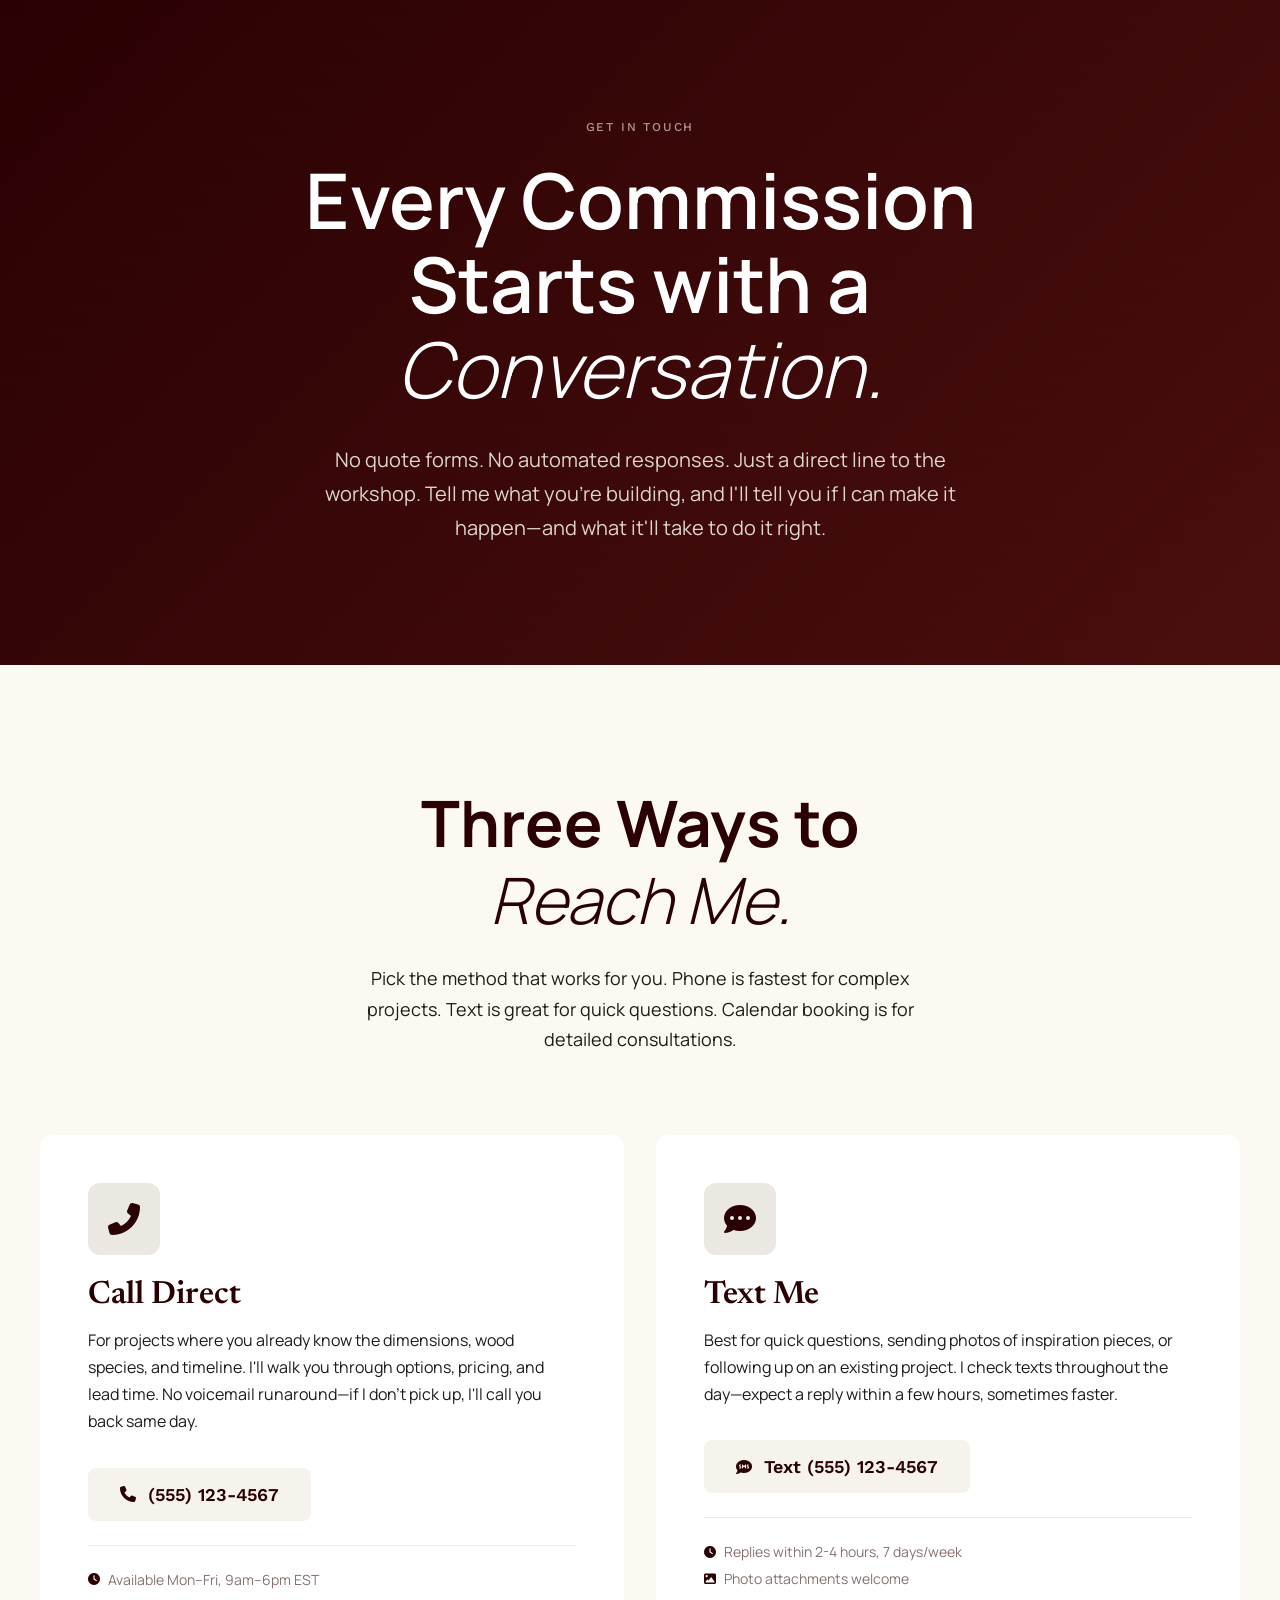
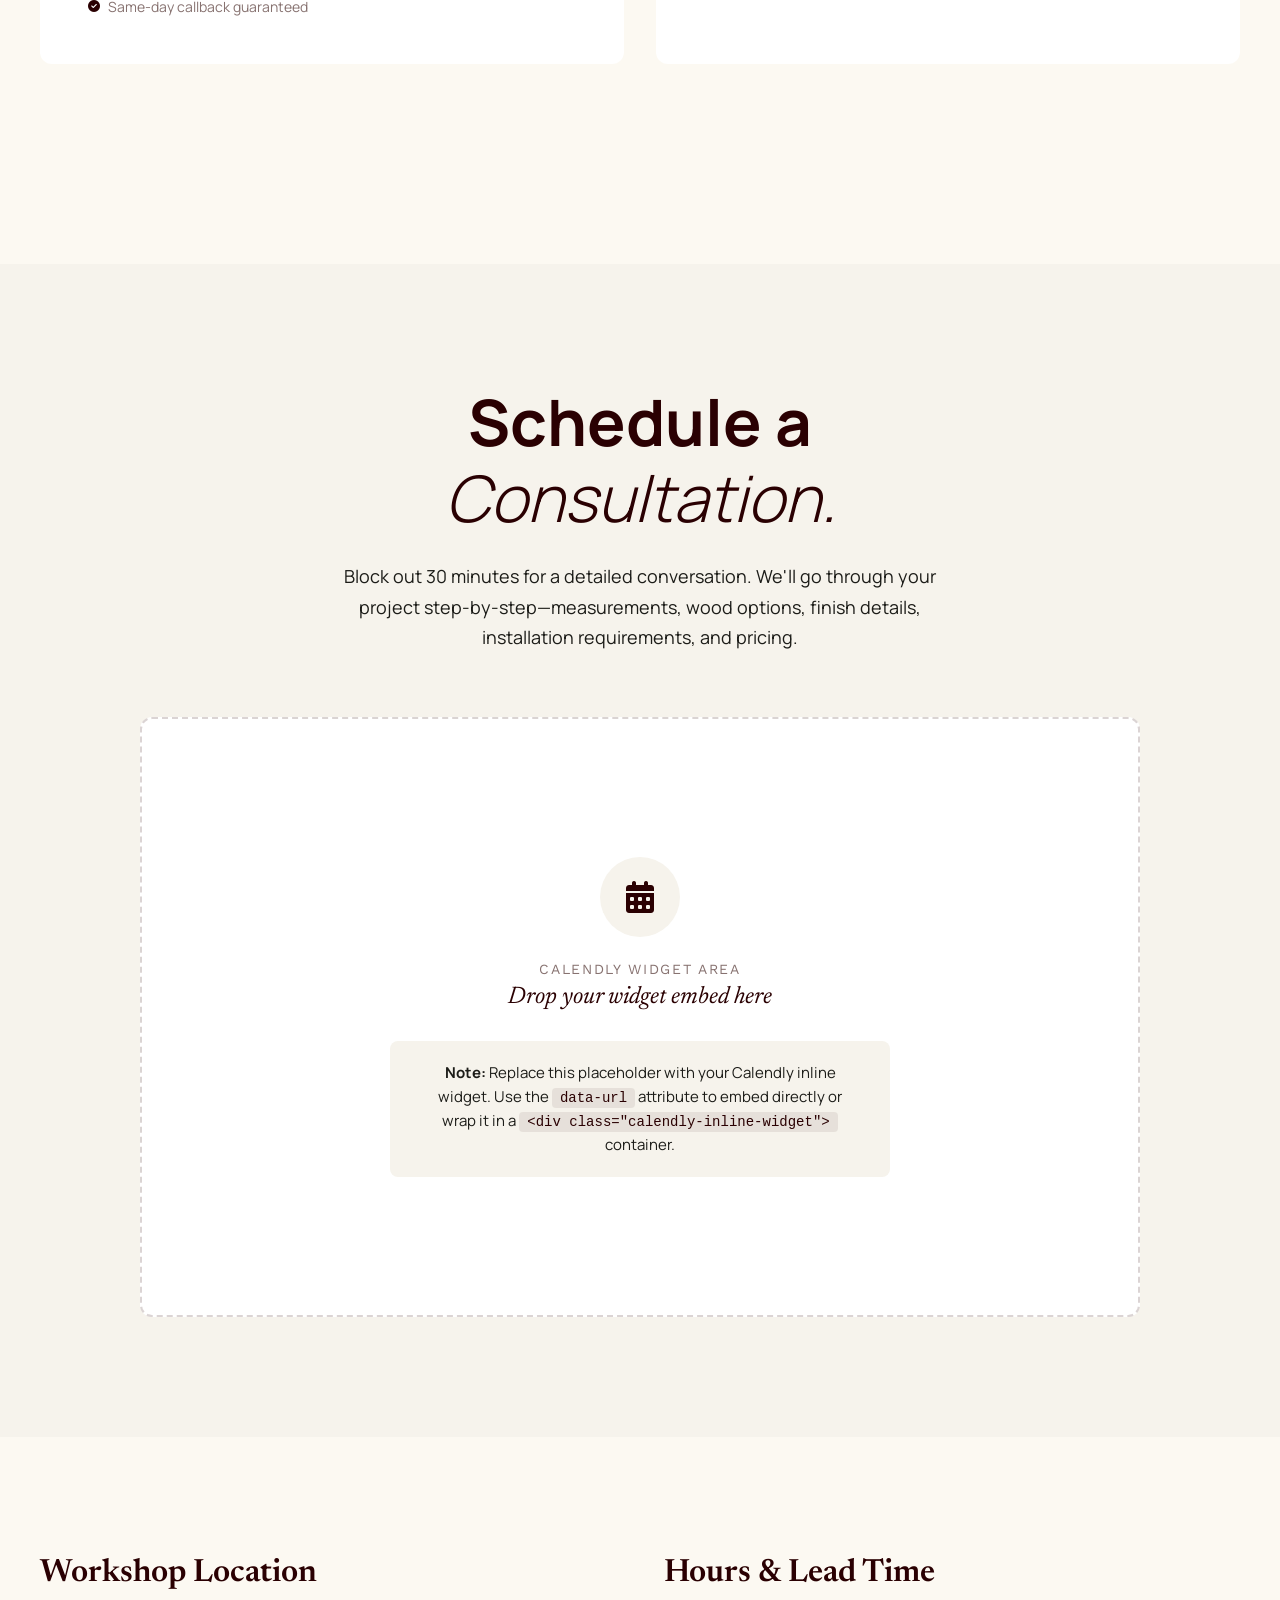
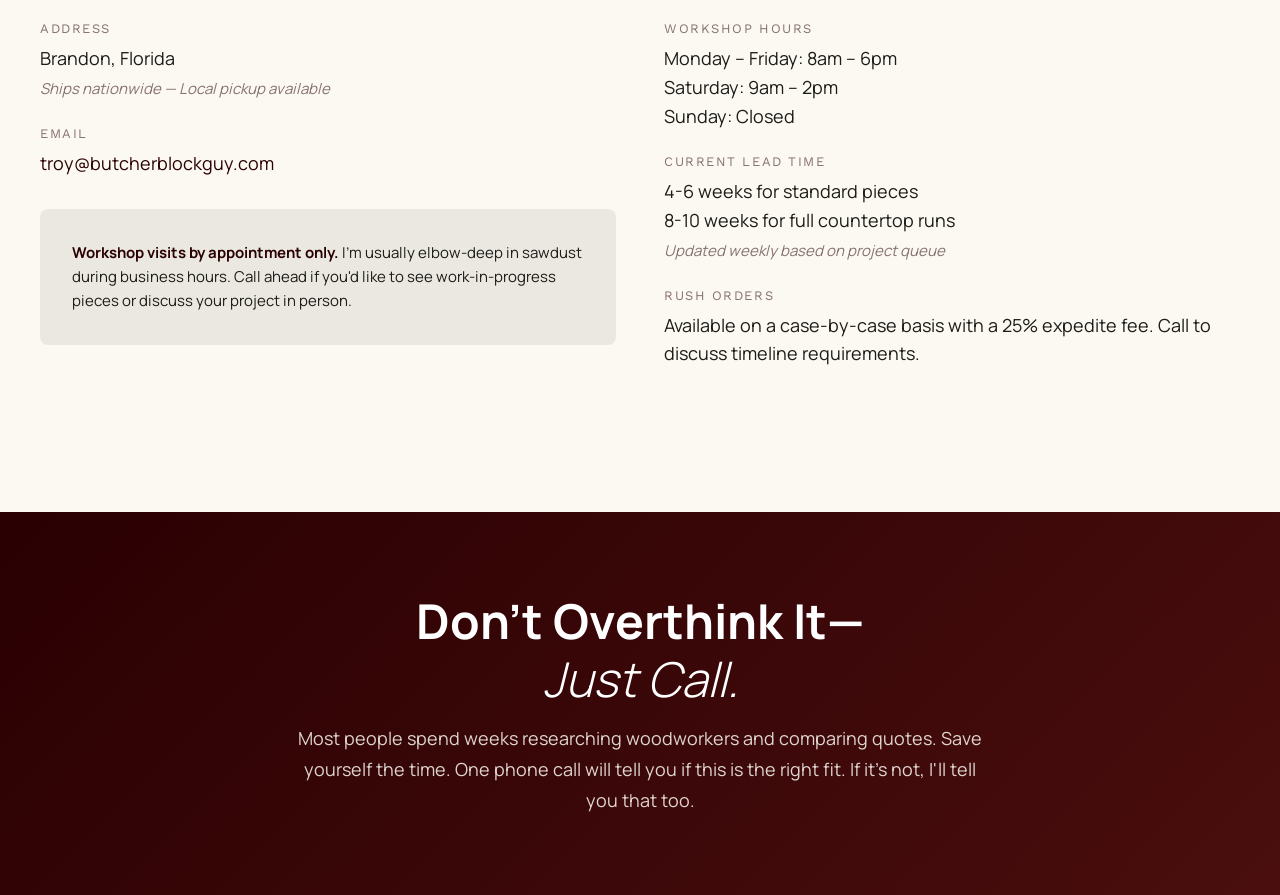
==== contact.html @ b1a7b6ab "new home demo" ====
<!doctype html>
<html lang="en">
  <head>
    <meta charset="UTF-8" />
    <meta name="viewport" content="width=device-width, initial-scale=1.0" />
    <title>Contact — Butcher Block Guy</title>
    <meta
      name="description"
      content="Ready to commission a piece? Call, text, or schedule a consultation. Every project starts with a conversation."
    />
    <link
      rel="icon"
      href="./assets/images/logo/11-removebg-preview.png"
      type="image/png"
    />
    <!-- Google Fonts -->
    <link rel="preconnect" href="https://fonts.googleapis.com" />
    <link rel="preconnect" href="https://fonts.gstatic.com" crossorigin />
    <link
      href="https://fonts.googleapis.com/css2?family=Newsreader:ital,opsz,wght@0,6..72,300;0,6..72,400;0,6..72,600;0,6..72,700;1,6..72,300;1,6..72,400;1,6..72,600&family=Manrope:wght@300;400;500;600;700&family=Work+Sans:wght@400;500;600&display=swap"
      rel="stylesheet"
    />

    <!-- Font Awesome -->
    <link
      rel="stylesheet"
      href="https://cdn.jsdelivr.net/npm/@fortawesome/fontawesome-free@6.4.0/css/all.min.css"
    />

    <link rel="stylesheet" href="css/style.css" />

    <style>
      /* Contact Page Styles */

      /* Contact Hero */
      .contact-hero {
        background: linear-gradient(135deg, #2a0002 0%, #4a0e0e 100%);
        color: #ffffff;
        padding: 120px 32px;
        position: relative;
        overflow: hidden;
      }

      .contact-hero::before {
        content: "";
        position: absolute;
        top: 0;
        left: 0;
        right: 0;
        bottom: 0;
        background-image: repeating-linear-gradient(
          0deg,
          rgba(252, 249, 242, 0.02) 0px,
          transparent 1px,
          transparent 2px,
          rgba(252, 249, 242, 0.02) 3px
        );
        pointer-events: none;
        opacity: 0.4;
      }

      .contact-hero-content {
        max-width: 900px;
        margin: 0 auto;
        position: relative;
        z-index: 1;
        text-align: center;
      }

      .contact-hero h1 {
        font-size: clamp(3rem, 6vw, 5.5rem);
        line-height: 1.1;
        margin-bottom: 32px;
        font-weight: 600;
      }

      .contact-hero h1 em {
        font-style: italic;
        font-weight: 300;
      }

      .contact-hero-intro {
        font-size: 1.25rem;
        line-height: 1.7;
        color: rgba(252, 249, 242, 0.85);
        max-width: 700px;
        margin: 0 auto;
      }

      /* Contact Methods Section */
      .contact-methods {
        background: #fcf9f2;
        padding: 120px 32px;
      }

      .contact-methods-content {
        max-width: 1200px;
        margin: 0 auto;
      }

      .contact-methods-header {
        text-align: center;
        margin-bottom: 80px;
      }

      .contact-methods-header h2 {
        font-size: clamp(2.5rem, 5vw, 4rem);
        margin-bottom: 24px;
        color: #2a0002;
        line-height: 1.2;
      }

      .contact-methods-header h2 em {
        font-style: italic;
        font-weight: 300;
      }

      .contact-methods-header p {
        font-size: 1.125rem;
        line-height: 1.7;
        color: #1c1c18;
        max-width: 600px;
        margin: 0 auto;
      }

      .contact-grid {
        display: grid;
        grid-template-columns: repeat(2, 1fr);
        gap: 32px;
        margin-bottom: 80px;
      }

      .contact-card {
        background: #ffffff;
        border-radius: 12px;
        padding: 48px;
        position: relative;
        transition: all 0.3s ease;
      }

      .contact-card:hover {
        transform: translateY(-4px);
        box-shadow: 0 20px 60px rgba(42, 0, 2, 0.08);
      }

      .contact-card-icon {
        width: 72px;
        height: 72px;
        background: #ebe8e1;
        border-radius: 12px;
        display: flex;
        align-items: center;
        justify-content: center;
        margin-bottom: 24px;
      }

      .contact-card-icon i {
        font-size: 2rem;
        color: #2a0002;
      }

      .contact-card h3 {
        font-family: "Newsreader", serif;
        font-size: 2rem;
        font-weight: 600;
        color: #2a0002;
        margin-bottom: 16px;
      }

      .contact-card-desc {
        font-size: 1rem;
        line-height: 1.7;
        color: #1c1c18;
        margin-bottom: 32px;
      }

      .contact-card-action {
        display: inline-flex;
        align-items: center;
        gap: 12px;
        font-family: "Work Sans", sans-serif;
        font-size: 1.125rem;
        font-weight: 600;
        color: #2a0002;
        text-decoration: none;
        padding: 16px 32px;
        background: #f6f3ec;
        border-radius: 8px;
        transition: all 0.3s ease;
      }

      .contact-card-action:hover {
        background: #ebe8e1;
        transform: translateX(4px);
      }

      .contact-card-action i {
        font-size: 1rem;
      }

      .contact-card-meta {
        margin-top: 24px;
        padding-top: 24px;
        border-top: 1px solid rgba(135, 114, 112, 0.15);
      }

      .contact-card-meta-item {
        font-size: 0.875rem;
        color: #877270;
        display: flex;
        align-items: center;
        gap: 8px;
        margin-bottom: 8px;
      }

      .contact-card-meta-item:last-child {
        margin-bottom: 0;
      }

      .contact-card-meta-item i {
        font-size: 0.75rem;
        color: #2a0002;
      }

      /* Calendly Widget Section */
      .calendly-section {
        background: #f6f3ec;
        padding: 120px 32px;
      }

      .calendly-content {
        max-width: 1000px;
        margin: 0 auto;
      }

      .calendly-header {
        text-align: center;
        margin-bottom: 64px;
      }

      .calendly-header h2 {
        font-size: clamp(2.5rem, 5vw, 4rem);
        margin-bottom: 24px;
        color: #2a0002;
        line-height: 1.2;
      }

      .calendly-header h2 em {
        font-style: italic;
        font-weight: 300;
      }

      .calendly-header p {
        font-size: 1.125rem;
        line-height: 1.7;
        color: #1c1c18;
        max-width: 600px;
        margin: 0 auto;
      }

      .calendly-widget-placeholder {
        background: #ffffff;
        border-radius: 12px;
        padding: 80px 48px;
        text-align: center;
        border: 2px dashed rgba(135, 114, 112, 0.3);
        min-height: 600px;
        display: flex;
        align-items: center;
        justify-content: center;
        flex-direction: column;
      }

      .calendly-placeholder-icon {
        width: 80px;
        height: 80px;
        background: #f6f3ec;
        border-radius: 50%;
        display: flex;
        align-items: center;
        justify-content: center;
        margin-bottom: 24px;
      }

      .calendly-placeholder-icon i {
        font-size: 2rem;
        color: #2a0002;
      }

      .calendly-placeholder-text {
        font-family: "Work Sans", sans-serif;
        font-size: 0.875rem;
        text-transform: uppercase;
        letter-spacing: 0.12em;
        color: #877270;
        margin-bottom: 8px;
      }

      .calendly-placeholder-label {
        font-family: "Newsreader", serif;
        font-size: 1.5rem;
        color: #2a0002;
        font-style: italic;
      }

      .calendly-placeholder-note {
        margin-top: 32px;
        padding: 20px 32px;
        background: #f6f3ec;
        border-radius: 8px;
        max-width: 500px;
      }

      .calendly-placeholder-note p {
        font-size: 0.9375rem;
        line-height: 1.6;
        color: #1c1c18;
        margin: 0;
      }

      .calendly-placeholder-note code {
        font-family: "Courier New", monospace;
        font-size: 0.875rem;
        background: rgba(42, 0, 2, 0.08);
        padding: 2px 8px;
        border-radius: 4px;
        color: #2a0002;
      }

      /* Location & Hours */
      .contact-info-section {
        background: #fcf9f2;
        padding: 120px 32px;
      }

      .contact-info-content {
        max-width: 1200px;
        margin: 0 auto;
      }

      .contact-info-grid {
        display: grid;
        grid-template-columns: 1fr 1fr;
        gap: 48px;
      }

      .contact-info-block h3 {
        font-family: "Newsreader", serif;
        font-size: 2rem;
        font-weight: 600;
        color: #2a0002;
        margin-bottom: 32px;
      }

      .contact-info-item {
        margin-bottom: 24px;
      }

      .contact-info-label {
        font-family: "Work Sans", sans-serif;
        font-size: 0.8125rem;
        text-transform: uppercase;
        letter-spacing: 0.12em;
        color: #877270;
        margin-bottom: 8px;
      }

      .contact-info-value {
        font-size: 1.125rem;
        line-height: 1.6;
        color: #1c1c18;
      }

      .contact-info-value a {
        color: #2a0002;
        text-decoration: none;
        transition: opacity 0.3s ease;
      }

      .contact-info-value a:hover {
        opacity: 0.7;
      }

      .workshop-note {
        background: #ebe8e1;
        padding: 32px;
        border-radius: 8px;
        margin-top: 32px;
      }

      .workshop-note p {
        font-size: 0.9375rem;
        line-height: 1.6;
        color: #1c1c18;
        margin: 0;
      }

      .workshop-note strong {
        color: #2a0002;
      }

      /* Final CTA */
      .contact-cta {
        background: linear-gradient(135deg, #2a0002 0%, #4a0e0e 100%);
        color: #ffffff;
        padding: 80px 32px;
        text-align: center;
      }

      .contact-cta-content {
        max-width: 700px;
        margin: 0 auto;
      }

      .contact-cta h2 {
        font-size: clamp(2rem, 4vw, 3rem);
        margin-bottom: 16px;
        line-height: 1.2;
      }

      .contact-cta h2 em {
        font-style: italic;
        font-weight: 300;
      }

      .contact-cta p {
        font-size: 1.125rem;
        line-height: 1.7;
        color: rgba(252, 249, 242, 0.85);
      }

      /* Responsive */
      @media (max-width: 1024px) {
        .contact-grid {
          grid-template-columns: 1fr;
        }

        .contact-info-grid {
          grid-template-columns: 1fr;
        }
      }

      @media (max-width: 768px) {
        .contact-hero {
          padding: 80px 24px;
        }

        .contact-methods {
          padding: 80px 24px;
        }

        .contact-card {
          padding: 32px;
        }

        .calendly-section {
          padding: 80px 24px;
        }

        .calendly-widget-placeholder {
          padding: 48px 24px;
          min-height: 400px;
        }

        .contact-info-section {
          padding: 80px 24px;
        }

        .contact-cta {
          padding: 60px 24px;
        }
      }
    </style>
  </head>
  <body>
    <main>
      <!-- Contact Hero -->
      <section class="contact-hero">
        <div class="contact-hero-content">
          <p
            class="label-md"
            style="
              color: rgba(252, 249, 242, 0.6);
              margin-bottom: 24px;
              text-transform: uppercase;
              letter-spacing: 0.15em;
            "
          >
            Get in Touch
          </p>
          <h1>
            Every Commission<br />
            Starts with a<br />
            <em>Conversation.</em>
          </h1>
          <p class="contact-hero-intro">
            No quote forms. No automated responses. Just a direct line to the
            workshop. Tell me what you're building, and I'll tell you if I can
            make it happen—and what it'll take to do it right.
          </p>
        </div>
      </section>

      <!-- Contact Methods -->
      <section class="contact-methods">
        <div class="contact-methods-content">
          <div class="contact-methods-header">
            <h2>
              Three Ways to<br />
              <em>Reach Me.</em>
            </h2>
            <p>
              Pick the method that works for you. Phone is fastest for complex
              projects. Text is great for quick questions. Calendar booking is
              for detailed consultations.
            </p>
          </div>

          <div class="contact-grid">
            <!-- Phone Card -->
            <div class="contact-card">
              <div class="contact-card-icon">
                <i class="fas fa-phone-alt"></i>
              </div>
              <h3>Call Direct</h3>
              <p class="contact-card-desc">
                For projects where you already know the dimensions, wood
                species, and timeline. I'll walk you through options, pricing,
                and lead time. No voicemail runaround—if I don't pick up, I'll
                call you back same day.
              </p>
              <a href="tel:+15551234567" class="contact-card-action">
                <i class="fas fa-phone"></i>
                (555) 123-4567
              </a>
              <div class="contact-card-meta">
                <div class="contact-card-meta-item">
                  <i class="fas fa-clock"></i>
                  <span>Available Mon–Fri, 9am–6pm EST</span>
                </div>
                <div class="contact-card-meta-item">
                  <i class="fas fa-check-circle"></i>
                  <span>Same-day callback guaranteed</span>
                </div>
              </div>
            </div>

            <!-- Text Card -->
            <div class="contact-card">
              <div class="contact-card-icon">
                <i class="fas fa-comment-dots"></i>
              </div>
              <h3>Text Me</h3>
              <p class="contact-card-desc">
                Best for quick questions, sending photos of inspiration pieces,
                or following up on an existing project. I check texts throughout
                the day—expect a reply within a few hours, sometimes faster.
              </p>
              <a href="sms:+15551234567" class="contact-card-action">
                <i class="fas fa-sms"></i>
                Text (555) 123-4567
              </a>
              <div class="contact-card-meta">
                <div class="contact-card-meta-item">
                  <i class="fas fa-clock"></i>
                  <span>Replies within 2-4 hours, 7 days/week</span>
                </div>
                <div class="contact-card-meta-item">
                  <i class="fas fa-image"></i>
                  <span>Photo attachments welcome</span>
                </div>
              </div>
            </div>
          </div>
        </div>
      </section>

      <!-- Calendly Widget Section -->
      <section class="calendly-section">
        <div class="calendly-content">
          <div class="calendly-header">
            <h2>
              Schedule a<br />
              <em>Consultation.</em>
            </h2>
            <p>
              Block out 30 minutes for a detailed conversation. We'll go through
              your project step-by-step—measurements, wood options, finish
              details, installation requirements, and pricing.
            </p>
          </div>

          <!-- Calendly Widget Placeholder -->
          <div class="calendly-widget-placeholder">
            <div class="calendly-placeholder-icon">
              <i class="fas fa-calendar-alt"></i>
            </div>
            <p class="calendly-placeholder-text">Calendly Widget Area</p>
            <p class="calendly-placeholder-label">
              Drop your widget embed here
            </p>

            <div class="calendly-placeholder-note">
              <p>
                <strong>Note:</strong> Replace this placeholder with your
                Calendly inline widget. Use the <code>data-url</code> attribute
                to embed directly or wrap it in a
                <code>&lt;div class="calendly-inline-widget"&gt;</code>
                container.
              </p>
            </div>
          </div>
        </div>
      </section>

      <!-- Location & Workshop Hours -->
      <section class="contact-info-section">
        <div class="contact-info-content">
          <div class="contact-info-grid">
            <!-- Location -->
            <div class="contact-info-block">
              <h3>Workshop Location</h3>

              <div class="contact-info-item">
                <p class="contact-info-label">Address</p>
                <p class="contact-info-value">
                  Brandon, Florida<br />
                  <em style="font-size: 0.9375rem; color: #877270"
                    >Ships nationwide — Local pickup available</em
                  >
                </p>
              </div>

              <div class="contact-info-item">
                <p class="contact-info-label">Email</p>
                <p class="contact-info-value">
                  <a href="mailto:troy@butcherblockguy.com"
                    >troy@butcherblockguy.com</a
                  >
                </p>
              </div>

              <div class="workshop-note">
                <p>
                  <strong>Workshop visits by appointment only.</strong> I'm
                  usually elbow-deep in sawdust during business hours. Call
                  ahead if you'd like to see work-in-progress pieces or discuss
                  your project in person.
                </p>
              </div>
            </div>

            <!-- Hours & Availability -->
            <div class="contact-info-block">
              <h3>Hours & Lead Time</h3>

              <div class="contact-info-item">
                <p class="contact-info-label">Workshop Hours</p>
                <p class="contact-info-value">
                  Monday – Friday: 8am – 6pm<br />
                  Saturday: 9am – 2pm<br />
                  Sunday: Closed
                </p>
              </div>

              <div class="contact-info-item">
                <p class="contact-info-label">Current Lead Time</p>
                <p class="contact-info-value">
                  4-6 weeks for standard pieces<br />
                  8-10 weeks for full countertop runs<br />
                  <em style="font-size: 0.9375rem; color: #877270"
                    >Updated weekly based on project queue</em
                  >
                </p>
              </div>

              <div class="contact-info-item">
                <p class="contact-info-label">Rush Orders</p>
                <p class="contact-info-value">
                  Available on a case-by-case basis with a 25% expedite fee.
                  Call to discuss timeline requirements.
                </p>
              </div>
            </div>
          </div>
        </div>
      </section>

      <!-- Final CTA -->
      <section class="contact-cta">
        <div class="contact-cta-content">
          <h2>
            Don't Overthink It—<br />
            <em>Just Call.</em>
          </h2>
          <p>
            Most people spend weeks researching woodworkers and comparing
            quotes. Save yourself the time. One phone call will tell you if this
            is the right fit. If it's not, I'll tell you that too.
          </p>
        </div>
      </section>
    </main>

    <script src="js/main.js"></script>
  </body>
</html>
---- css/style.css ----
/* ====================================================
   BLOCK & GRAIN — Heirloom Contrast Design System
   ==================================================== */

/* ---- CSS Custom Properties ---- */
:root {
  /* Core Palette */
  --primary:                #2a0002;
  --primary-container:      #4a0e0e;
  --on-primary:             #ffffff;

  /* Surfaces — tonal hierarchy */
  --surface:                #fcf9f2;
  --surface-bright:         #ffffff;
  --surface-container-lowest: #ffffff;
  --surface-container-low:  #f6f3ec;
  --surface-container:      #f1ede6;
  --surface-container-high: #ebe8e1;
  --surface-container-highest: #e4e1da;

  /* Text */
  --on-background:          #1c1c18;
  --on-surface:             #1c1c18;
  --on-surface-variant:     #4e4a43;

  /* Outlines */
  --outline:                #877270;
  --outline-variant:        #dac1bf;

  /* Typography */
  --font-serif:             'Newsreader', Georgia, serif;
  --font-sans:              'Manrope', system-ui, sans-serif;
  --font-label:             'Work Sans', system-ui, sans-serif;

  /* Spacing */
  --section-pad:            clamp(4rem, 8vw, 9rem);
  --container-max:          1280px;
  --gutter:                 clamp(1.25rem, 4vw, 2rem);

  /* Easing */
  --ease-out-expo:          cubic-bezier(0.16, 1, 0.3, 1);
  --ease-in-out:            cubic-bezier(0.4, 0, 0.2, 1);
}

/* ---- Reset & Base ---- */
*, *::before, *::after { box-sizing: border-box; margin: 0; padding: 0; }

html {
  scroll-behavior: smooth;
  font-size: 16px;
}

body {
  font-family: var(--font-sans);
  background-color: var(--surface);
  color: var(--on-background);
  -webkit-font-smoothing: antialiased;
  overflow-x: hidden;
}

img {
  display: block;
  max-width: 100%;
  height: auto;
}

a { text-decoration: none; color: inherit; }
ul { list-style: none; }

/* ---- Type Scale ---- */
.display-lg {
  font-family: var(--font-serif);
  font-size: clamp(2.8rem, 6.5vw, 6rem);
  font-weight: 700;
  line-height: 1.05;
  letter-spacing: -0.02em;
  color: var(--on-background);
}

.headline-lg {
  font-family: var(--font-serif);
  font-size: clamp(2.2rem, 4.5vw, 4rem);
  font-weight: 600;
  line-height: 1.1;
  letter-spacing: -0.015em;
  color: var(--on-background);
}

.headline-md {
  font-family: var(--font-serif);
  font-size: clamp(1.6rem, 3vw, 2.4rem);
  font-weight: 600;
  line-height: 1.25;
  letter-spacing: -0.01em;
}

.headline-sm {
  font-family: var(--font-serif);
  font-size: clamp(1.3rem, 2.5vw, 1.9rem);
  font-weight: 600;
  line-height: 1.3;
}

.title-lg {
  font-family: var(--font-sans);
  font-size: clamp(1.1rem, 2vw, 1.4rem);
  font-weight: 600;
  line-height: 1.3;
}

.title-md {
  font-family: var(--font-sans);
  font-size: 1.1rem;
  font-weight: 600;
}

.body-text {
  font-family: var(--font-sans);
  font-size: clamp(0.9rem, 1.5vw, 1.05rem);
  font-weight: 400;
  line-height: 1.75;
  color: var(--on-surface-variant);
}

.label-md {
  font-family: var(--font-label);
  font-size: 0.75rem;
  font-weight: 500;
  letter-spacing: 0.12em;
  text-transform: uppercase;
}

.label-sm {
  font-family: var(--font-label);
  font-size: 0.65rem;
  font-weight: 500;
  letter-spacing: 0.14em;
  text-transform: uppercase;
}

em { font-style: italic; }

/* ---- Shared Section Eyebrow ---- */
.section-eyebrow {
  color: var(--primary-container);
  margin-bottom: 0.75rem;
  display: block;
}

/* ====================================================
   BUTTONS
   ==================================================== */

.btn-primary {
  display: inline-flex;
  align-items: center;
  gap: 0.6rem;
  padding: 0.85rem 1.75rem;
  background: radial-gradient(ellipse at 40% 50%, var(--primary) 0%, var(--primary-container) 100%);
  color: var(--on-primary);
  font-family: var(--font-sans);
  font-size: 0.9rem;
  font-weight: 600;
  border-radius: 0.375rem;
  border: none;
  cursor: pointer;
  transition: opacity 0.2s var(--ease-in-out), transform 0.2s var(--ease-in-out);
}

.btn-primary:hover {
  opacity: 0.88;
  transform: translateY(-1px);
}
.btn-primary:active { transform: translateY(0); }

.btn-secondary {
  display: inline-flex;
  align-items: center;
  gap: 0.6rem;
  padding: 0.8rem 1.6rem;
  background: transparent;
  color: var(--primary);
  font-family: var(--font-sans);
  font-size: 0.9rem;
  font-weight: 600;
  border-radius: 0.375rem;
  border: 1.5px solid rgba(135, 114, 112, 0.3);
  cursor: pointer;
  transition: background 0.2s, border-color 0.2s, transform 0.2s var(--ease-in-out);
}

.btn-secondary:hover {
  background: rgba(135, 114, 112, 0.08);
  border-color: rgba(135, 114, 112, 0.6);
  transform: translateY(-1px);
}

.btn-tertiary {
  display: inline-flex;
  align-items: center;
  gap: 0.5rem;
  background: none;
  border: none;
  color: var(--primary-container);
  font-family: var(--font-label);
  font-size: 0.72rem;
  font-weight: 500;
  letter-spacing: 0.1em;
  text-transform: uppercase;
  cursor: pointer;
  padding: 0.5rem 0;
  position: relative;
}

.btn-tertiary::after {
  content: '';
  position: absolute;
  bottom: 0;
  left: 0;
  width: 100%;
  height: 1.5px;
  background: var(--primary-container);
  transform: scaleX(0.4);
  transform-origin: left;
  transition: transform 0.3s var(--ease-out-expo);
}

.btn-tertiary:hover::after { transform: scaleX(1); }

/* Call Button */
.btn-call {
  display: inline-flex;
  align-items: center;
  gap: 1rem;
  padding: 1.1rem 1.75rem;
  background: radial-gradient(ellipse at 40% 50%, var(--primary) 0%, var(--primary-container) 100%);
  color: var(--on-primary);
  border-radius: 0.375rem;
  text-decoration: none;
  transition: opacity 0.2s, transform 0.2s var(--ease-in-out);
  width: 100%;
  max-width: 420px;
}

.btn-call:hover {
  opacity: 0.88;
  transform: translateY(-2px);
}

.call-icon-wrap {
  display: flex;
  align-items: center;
  justify-content: center;
  width: 48px;
  height: 48px;
  background: rgba(255,255,255,0.15);
  border-radius: 50%;
  font-size: 1.2rem;
  flex-shrink: 0;
}

.call-text-wrap {
  display: flex;
  flex-direction: column;
  gap: 0.2rem;
}

.call-label {
  color: rgba(255,255,255,0.7);
}

.call-number {
  font-family: var(--font-serif);
  font-size: 1.4rem;
  font-weight: 600;
  letter-spacing: 0.02em;
}

.btn-call-sm {
  display: inline-flex;
  align-items: center;
  gap: 0.5rem;
  padding: 0.6rem 1.2rem;
  background: rgba(255,255,255,0.12);
  color: rgba(255,255,255,0.9);
  border-radius: 0.375rem;
  font-family: var(--font-label);
  font-size: 0.8rem;
  font-weight: 500;
  letter-spacing: 0.06em;
  transition: background 0.2s;
}

.btn-call-sm:hover { background: rgba(255,255,255,0.2); }

.btn-sms {
  width: 100%;
  max-width: 420px;
  justify-content: center;
}

/* ====================================================
   NAVIGATION
   ==================================================== */

.site-header {
  position: fixed;
  top: 0;
  left: 0;
  right: 0;
  z-index: 900;
  transition: background 0.4s var(--ease-in-out), backdrop-filter 0.4s;
}

.site-header.scrolled {
  background: rgba(252, 249, 242, 0.75);
  backdrop-filter: blur(20px);
  -webkit-backdrop-filter: blur(20px);
  box-shadow: 0 2px 60px rgba(28, 28, 24, 0.06);
}

.nav-container {
  display: flex;
  align-items: center;
  gap: 2rem;
  max-width: var(--container-max);
  margin: 0 auto;
  padding: 1.25rem var(--gutter);
}

.nav-logo {
  display: flex;
  align-items: center;
  gap: 0.65rem;
  margin-right: auto;
  text-decoration: none;
}

.logo-mark {
  font-family: var(--font-serif);
  font-size: 1.25rem;
  font-weight: 700;
  color: var(--primary);
  background: var(--primary);
  color: var(--on-primary);
  width: 38px;
  height: 38px;
  border-radius: 0.25rem;
  display: flex;
  align-items: center;
  justify-content: center;
  font-size: 0.85rem;
  flex-shrink: 0;
}

.logo-text {
  font-family: var(--font-serif);
  font-size: 1.15rem;
  font-weight: 600;
  color: var(--primary);
  letter-spacing: -0.01em;
}

.nav-links {
  display: flex;
  align-items: center;
  gap: 2rem;
}

.nav-link {
  font-family: var(--font-label);
  font-size: 0.72rem;
  font-weight: 500;
  letter-spacing: 0.1em;
  text-transform: uppercase;
  color: var(--on-surface-variant);
  transition: color 0.2s;
  position: relative;
}

.nav-link::after {
  content: '';
  position: absolute;
  bottom: -4px;
  left: 0;
  width: 100%;
  height: 1px;
  background: var(--primary);
  transform: scaleX(0);
  transform-origin: left;
  transition: transform 0.25s var(--ease-out-expo);
}

.nav-link:hover,
.nav-link.active { color: var(--primary); }
.nav-link:hover::after,
.nav-link.active::after { transform: scaleX(1); }

.nav-cta { flex-shrink: 0; }

.hamburger {
  display: none;
  flex-direction: column;
  justify-content: space-between;
  width: 26px;
  height: 18px;
  background: none;
  border: none;
  cursor: pointer;
  padding: 0;
  flex-shrink: 0;
}

.hamburger span {
  display: block;
  height: 2px;
  background: var(--primary);
  border-radius: 2px;
  transition: transform 0.3s var(--ease-out-expo), opacity 0.2s;
}

.hamburger.active span:nth-child(1) { transform: translateY(8px) rotate(45deg); }
.hamburger.active span:nth-child(2) { opacity: 0; }
.hamburger.active span:nth-child(3) { transform: translateY(-8px) rotate(-45deg); }

/* Mobile Menu Drawer */
.mobile-menu {
  position: fixed;
  top: 0;
  right: -100%;
  width: min(360px, 90vw);
  height: 100dvh;
  background: var(--primary);
  z-index: 950;
  display: flex;
  flex-direction: column;
  padding: 5rem 2.5rem 3rem;
  transition: right 0.4s var(--ease-out-expo);
}

.mobile-menu.open { right: 0; }

.mobile-close {
  position: absolute;
  top: 1.5rem;
  right: 1.5rem;
  background: rgba(255,255,255,0.1);
  border: none;
  color: rgba(255,255,255,0.8);
  width: 42px;
  height: 42px;
  border-radius: 50%;
  font-size: 1rem;
  cursor: pointer;
  display: flex;
  align-items: center;
  justify-content: center;
  transition: background 0.2s;
}
.mobile-close:hover { background: rgba(255,255,255,0.2); }

.mobile-nav-links {
  display: flex;
  flex-direction: column;
  gap: 0;
  margin-bottom: auto;
}

.mobile-nav-link {
  font-family: var(--font-serif);
  font-size: 1.8rem;
  font-weight: 400;
  color: rgba(255,255,255,0.85);
  padding: 0.85rem 0;
  border-bottom: 1px solid rgba(255,255,255,0.08);
  transition: color 0.2s, padding-left 0.25s var(--ease-out-expo);
}

.mobile-nav-link:hover {
  color: var(--on-primary);
  padding-left: 0.5rem;
}

.mobile-cta {
  margin-top: 2.5rem;
  justify-content: center;
  font-size: 1rem;
}

.mobile-overlay {
  position: fixed;
  inset: 0;
  background: rgba(28, 28, 24, 0.5);
  z-index: 940;
  opacity: 0;
  pointer-events: none;
  transition: opacity 0.4s;
}

.mobile-overlay.active {
  opacity: 1;
  pointer-events: all;
}

/* ====================================================
   HERO SECTION
   ==================================================== */

.hero-section {
  min-height: 100dvh;
  background: var(--primary);
  position: relative;
  display: flex;
  flex-direction: column;
  overflow: hidden;
}

.hero-grain-overlay {
  position: absolute;
  inset: 0;
  background-image:
    repeating-linear-gradient(
      92deg,
      transparent 0px,
      transparent 3px,
      rgba(255,255,255,0.015) 3px,
      rgba(255,255,255,0.015) 4px
    ),
    repeating-linear-gradient(
      180deg,
      transparent 0px,
      transparent 8px,
      rgba(0,0,0,0.04) 8px,
      rgba(0,0,0,0.04) 9px
    );
  pointer-events: none;
  z-index: 1;
}

.hero-layout {
  flex: 1;
  display: grid;
  grid-template-columns: 1fr 1fr;
  max-width: var(--container-max);
  width: 100%;
  margin: 0 auto;
  padding: calc(var(--section-pad) + 6rem) var(--gutter) var(--section-pad);
  gap: 4rem;
  align-items: center;
  position: relative;
  z-index: 2;
}

.hero-eyebrow {
  color: rgba(218, 193, 191, 0.7);
  margin-bottom: 1.25rem;
  display: block;
}

.hero-headline {
  color: var(--on-primary);
  margin-bottom: 1.75rem;
}

.hero-headline em {
  color: var(--outline-variant);
}

.hero-sub {
  font-family: var(--font-sans);
  font-size: clamp(0.85rem, 1.4vw, 1rem);
  line-height: 1.8;
  color: rgba(255,255,255,0.6);
  margin-bottom: 2.5rem;
}

.hero-cta-group {
  display: flex;
  flex-wrap: wrap;
  align-items: center;
  gap: 1.5rem;
}

.hero-btn { font-size: 1rem; padding: 1rem 2rem; }

.btn-tertiary { color: var(--outline-variant); }
.btn-tertiary::after { background: var(--outline-variant); }

/* Hero Image */
.hero-image-col {
  display: flex;
  justify-content: flex-end;
  align-items: center;
}

.hero-image-wrap {
  position: relative;
  width: 100%;
  max-width: 520px;
}

.hero-image {
  width: 100%;
  aspect-ratio: 4/5;
  object-fit: cover;
  border-radius: 1rem 0.25rem 1rem 0.25rem;
  box-shadow: 0 40px 80px rgba(0,0,0,0.5);
  transform: rotate(1.5deg);
  transition: transform 0.6s var(--ease-out-expo);
}

.hero-image-wrap:hover .hero-image { transform: rotate(0deg) scale(1.01); }

.hero-image-badge {
  position: absolute;
  bottom: -1.5rem;
  left: -1.5rem;
  background: var(--surface);
  color: var(--primary);
  border-radius: 0.5rem;
  padding: 1rem 1.25rem;
  display: flex;
  flex-direction: column;
  align-items: center;
  box-shadow: 0 8px 32px rgba(28,28,24,0.15);
}

.badge-number {
  font-family: var(--font-serif);
  font-size: 1.5rem;
  font-weight: 700;
  line-height: 1;
}

.badge-label {
  font-family: var(--font-label);
  font-size: 0.6rem;
  letter-spacing: 0.12em;
  text-transform: uppercase;
  color: var(--outline);
  margin-top: 0.2rem;
}

/* Hero Stats Bar */
.hero-stats-bar {
  display: flex;
  align-items: center;
  justify-content: center;
  flex-wrap: wrap;
  gap: 0;
  background: rgba(255,255,255,0.05);
  backdrop-filter: blur(10px);
  border-top: 1px solid rgba(255,255,255,0.06);
  padding: 1.75rem var(--gutter);
  position: relative;
  z-index: 2;
}

.stat-item {
  display: flex;
  flex-direction: column;
  align-items: center;
  padding: 0.5rem 3rem;
  gap: 0.25rem;
}

.stat-num {
  font-family: var(--font-serif);
  font-size: 1.5rem;
  font-weight: 700;
  color: var(--on-primary);
}

.stat-label { color: rgba(218, 193, 191, 0.65); }

.stat-divider {
  width: 1px;
  height: 40px;
  background: rgba(255,255,255,0.1);
  flex-shrink: 0;
}

/* ====================================================
   CRAFT / SERVICES SECTION
   ==================================================== */

.craft-section {
  background: var(--surface-container-low);
  padding: var(--section-pad) var(--gutter);
}

/* --- Section Header --- */
.craft-section-header {
  max-width: var(--container-max);
  margin: 0 auto clamp(4rem, 8vw, 7rem);
  display: grid;
  grid-template-columns: 1fr 1fr;
  gap: 4rem;
  align-items: end;
}

.craft-header-left .section-headline {
  margin-top: 0.5rem;
}

.craft-header-intro {
  padding-bottom: 0.5rem;
}

/* --- Service Row (alternating) --- */
.service-row {
  max-width: var(--container-max);
  margin: 0 auto clamp(5rem, 9vw, 8rem);
  display: grid;
  grid-template-columns: 1fr 1fr;
  gap: clamp(3rem, 6vw, 6rem);
  align-items: center;
}

/* Tonal background variant — wraps its own bg */
.service-row--tonal {
  background: var(--surface-container);
  border-radius: 1.5rem;
  padding: clamp(2.5rem, 5vw, 4.5rem);
  margin-left: calc(-1 * var(--gutter));
  margin-right: calc(-1 * var(--gutter));
  max-width: none;
}

.service-row--tonal .service-text-col,
.service-row--tonal .service-image-col {
  /* keep inner max-width feel */
}

/* Image-left: reverse column order visually */
.service-row--image-left {
  direction: ltr; /* explicit reset */
}

.service-row--image-left .service-image-col {
  order: -1;
}

/* --- Service Text --- */
.service-number {
  color: var(--primary-container);
  margin-bottom: 0.75rem;
  display: block;
}

.service-headline {
  margin-bottom: 1.5rem;
  color: var(--on-background);
}

.service-text-col .body-text {
  margin-bottom: 1.75rem;
}

/* --- Service Detail List --- */
.service-details {
  display: flex;
  flex-direction: column;
  gap: 0.65rem;
  margin-bottom: 2rem;
}

.service-detail-item {
  display: flex;
  align-items: center;
  gap: 0.75rem;
  color: var(--on-surface-variant);
}

.service-detail-item i {
  color: var(--primary-container);
  font-size: 0.7rem;
  flex-shrink: 0;
}

.service-cta {
  align-self: flex-start;
}

/* --- Service Image --- */
.service-image-col {
  position: relative;
}

.service-image-wrap {
  position: relative;
}

.service-img {
  width: 100%;
  aspect-ratio: 4/3;
  object-fit: cover;
  border-radius: 1rem 0.25rem 1rem 0.25rem;
  box-shadow: 0 24px 60px rgba(28,28,24,0.12);
  transition: transform 0.5s var(--ease-out-expo);
}

/* Mirror the corner radius direction for left-column images */
.service-img--flip {
  border-radius: 0.25rem 1rem 0.25rem 1rem;
}

.service-image-wrap:hover .service-img {
  transform: translateY(-4px);
}

.service-img-badge {
  position: absolute;
  bottom: 1.25rem;
  right: 1.25rem;
  background: rgba(252, 249, 242, 0.92);
  backdrop-filter: blur(8px);
  -webkit-backdrop-filter: blur(8px);
  color: var(--primary-container);
  padding: 0.5rem 1rem;
  border-radius: 2rem;
  display: flex;
  align-items: center;
  gap: 0.5rem;
  font-size: 0.65rem;
  box-shadow: 0 4px 20px rgba(28,28,24,0.1);
}

.service-img-badge i { font-size: 0.7rem; }

/* --- Craft CTA Bar --- */
.craft-cta-bar {
  max-width: var(--container-max);
  margin: 0 auto;
  background: var(--primary);
  border-radius: 1.25rem;
  padding: clamp(2rem, 4vw, 3rem) clamp(2rem, 5vw, 4rem);
  display: flex;
  align-items: center;
  justify-content: space-between;
  gap: 2.5rem;
  flex-wrap: wrap;
}

.craft-cta-text .headline-sm {
  color: var(--on-primary);
  margin-bottom: 0.5rem;
}

.craft-cta-text .body-text {
  color: rgba(255,255,255,0.6);
}

.craft-call-btn {
  flex-shrink: 0;
  max-width: 320px;
}

/* ====================================================
   COLLECTION SECTION
   ==================================================== */

.collection-section {
  background: var(--surface);
  padding: var(--section-pad) var(--gutter);
}

.collection-header {
  max-width: var(--container-max);
  margin: 0 auto 4rem;
  display: grid;
  grid-template-columns: 1fr 1fr;
  gap: 4rem;
  align-items: end;
}

.collection-header-right {
  padding-bottom: 0.5rem;
}

.collection-grid {
  max-width: var(--container-max);
  margin: 0 auto;
  display: grid;
  grid-template-columns: repeat(12, 1fr);
  gap: 1.5rem;
}

/* Featured card spans 7 of 12 */
.product-card--featured {
  grid-column: span 7;
}

/* Regular cards span 5 */
.product-card:not(.product-card--featured):not(.product-card--wide) {
  grid-column: span 5;
}

/* Wide card at bottom spans full */
.product-card--wide {
  grid-column: span 12;
}

.product-card {
  background: var(--surface-container-low);
  border-radius: 1rem;
  overflow: hidden;
  display: flex;
  flex-direction: column;
  transition: transform 0.35s var(--ease-out-expo), box-shadow 0.35s;
}

.product-card:hover {
  transform: translateY(-6px);
  box-shadow: 0 20px 60px rgba(28,28,24,0.1);
}

.product-card--wide {
  flex-direction: row;
}

.product-card-image-wrap {
  position: relative;
  overflow: hidden;
  flex-shrink: 0;
}

.product-card--featured .product-card-image-wrap,
.product-card:not(.product-card--featured):not(.product-card--wide) .product-card-image-wrap {
  aspect-ratio: 4/3;
}

.product-card--wide .product-card-image-wrap {
  width: 45%;
  aspect-ratio: auto;
}

.product-card-img {
  width: 100%;
  height: 100%;
  object-fit: cover;
  transition: transform 0.5s var(--ease-out-expo);
}

.product-card:hover .product-card-img { transform: scale(1.04); }

/* Image overlap effect for featured card */
.product-card--featured .product-card-image-wrap::after {
  content: '';
  position: absolute;
  bottom: 0;
  left: 0;
  right: 0;
  height: 30%;
  background: linear-gradient(transparent, var(--surface-container-low));
}

.product-badge {
  position: absolute;
  top: 1rem;
  left: 1rem;
  background: var(--primary);
  color: var(--on-primary);
  padding: 0.4rem 0.85rem;
  border-radius: 2rem;
  z-index: 2;
}

.product-card-body {
  padding: 1.75rem;
  display: flex;
  flex-direction: column;
  gap: 0.75rem;
  flex: 1;
}

.product-type {
  color: var(--outline);
}

.product-name {
  color: var(--on-background);
  margin-top: 0.25rem;
}

.product-desc {
  font-family: var(--font-sans);
  font-size: 0.88rem;
  line-height: 1.65;
  color: var(--on-surface-variant);
  flex: 1;
}

.product-specs {
  display: flex;
  gap: 1rem;
  flex-wrap: wrap;
  margin-top: 0.5rem;
}

.spec-item {
  color: var(--on-surface-variant);
  display: flex;
  align-items: center;
  gap: 0.4rem;
}

.spec-item i { color: var(--outline); }

.product-cta {
  margin-top: 1rem;
  align-self: flex-start;
}

.collection-cta-bar {
  max-width: var(--container-max);
  margin: 3.5rem auto 0;
  background: var(--surface-container-high);
  border-radius: 1rem;
  padding: 2.5rem 3rem;
  display: flex;
  align-items: center;
  justify-content: space-between;
  gap: 2rem;
  flex-wrap: wrap;
}

.collection-cta-text { color: var(--on-background); }

/* ====================================================
   PROCESS SECTION
   ==================================================== */

.process-section {
  background: var(--primary);
  padding: var(--section-pad) var(--gutter);
}

.process-header {
  max-width: var(--container-max);
  margin: 0 auto clamp(3.5rem, 7vw, 6rem);
  display: grid;
  grid-template-columns: 1fr 1fr;
  gap: 4rem;
  align-items: end;
}

.process-header .section-eyebrow {
  color: rgba(218, 193, 191, 0.65);
}

.process-header .section-headline {
  color: var(--on-primary);
  margin-top: 0.5rem;
}

.process-header-intro {
  color: rgba(255,255,255,0.55);
  padding-bottom: 0.5rem;
}

/* Process steps always visible — never subject to reveal animation */
.process-step,
.process-steps {
  opacity: 1 !important;
  transform: none !important;
}

/* 3-column grid for 6 steps */
.process-steps {
  max-width: var(--container-max);
  margin: 0 auto;
  display: grid;
  grid-template-columns: repeat(3, 1fr);
  gap: 0.5rem;
  position: relative;
}

/* Horizontal connector line between steps */
.process-steps::before {
  content: '';
  position: absolute;
  top: 2.1rem;
  left: calc(100% / 6);
  right: calc(100% / 6);
  height: 1px;
  background: linear-gradient(
    90deg,
    transparent,
    rgba(218, 193, 191, 0.2) 20%,
    rgba(218, 193, 191, 0.2) 80%,
    transparent
  );
  pointer-events: none;
  z-index: 0;
}

.process-step {
  display: flex;
  flex-direction: column;
  align-items: flex-start;
  gap: 1.1rem;
  padding: 2.5rem 2rem 2.5rem;
  position: relative;
  z-index: 1;
  background: rgba(255,255,255,0.03);
  border-radius: 0.75rem;
  border: 1px solid rgba(218, 193, 191, 0.07);
  margin: 0.5rem;
  transition: background 0.3s;
}

.process-step:hover {
  background: rgba(255,255,255,0.06);
}

/* Separate the two rows — top border replaced by card gap */
.process-step:nth-child(n+4) {
  padding-top: 2.5rem;
  margin-top: 0;
}

/* Step icon circle */
.step-icon-wrap {
  width: 42px;
  height: 42px;
  border-radius: 50%;
  background: rgba(218, 193, 191, 0.08);
  border: 1px solid rgba(218, 193, 191, 0.18);
  display: flex;
  align-items: center;
  justify-content: center;
  color: var(--outline-variant);
  font-size: 0.9rem;
  flex-shrink: 0;
  transition: background 0.3s, border-color 0.3s;
}

.process-step:hover .step-icon-wrap {
  background: rgba(218, 193, 191, 0.16);
  border-color: rgba(218, 193, 191, 0.4);
}

.step-number {
  color: var(--outline-variant);
  opacity: 0.45;
  font-size: 0.6rem;
  letter-spacing: 0.18em;
  flex-shrink: 0;
}

.step-content { flex: 1; }

.step-title {
  color: var(--on-primary);
  margin-bottom: 0.75rem;
  font-size: 1rem;
}

.step-desc {
  color: rgba(255,255,255,0.55);
  font-size: 0.88rem;
  line-height: 1.75;
}

.process-pull-quote {
  max-width: var(--container-max);
  margin: 4.5rem auto 0;
  border-left: 3px solid rgba(218, 193, 191, 0.25);
  padding-left: 2.5rem;
}

.pull-quote-text {
  color: rgba(255,255,255,0.7);
  font-style: normal;
}

.pull-quote-text em { color: var(--outline-variant); }

.pull-quote-cite {
  color: rgba(218, 193, 191, 0.5);
  display: block;
  margin-top: 1.25rem;
}

/* ====================================================
   TESTIMONIALS SECTION
   ==================================================== */

.testimonials-section {
  background: var(--surface-container-low);
  padding: var(--section-pad) var(--gutter);
}

.testimonials-header {
  max-width: var(--container-max);
  margin: 0 auto 4rem;
  display: grid;
  grid-template-columns: 1fr 1fr;
  gap: 3rem;
  align-items: end;
}

.testimonials-header-sub {
  padding-bottom: 0.4rem;
}

.testimonials-grid {
  max-width: var(--container-max);
  margin: 0 auto;
  display: grid;
  grid-template-columns: repeat(12, 1fr);
  gap: 1.5rem;
  align-items: start;
}

.testimonial-card--large {
  grid-column: span 5;
}

.testimonial-card:not(.testimonial-card--large) {
  grid-column: span 3;
}

/* Force 3+3+3 via auto on the last two */
.testimonials-grid .testimonial-card:nth-child(2),
.testimonials-grid .testimonial-card:nth-child(3) {
  grid-column: span 3;
}

/* Override so 2 and 3 fill remaining 7 */
.testimonials-grid .testimonial-card:nth-child(2) { grid-column: 6 / span 4; }
.testimonials-grid .testimonial-card:nth-child(3) { grid-column: 10 / span 3; }

.testimonial-card {
  background: var(--surface-container-lowest);
  border-radius: 1rem;
  padding: 2rem;
  position: relative;
  box-shadow: 0 4px 40px rgba(28,28,24,0.04);
}

.quote-mark {
  font-family: var(--font-serif);
  font-size: 5rem;
  color: var(--outline-variant);
  opacity: 0.3;
  line-height: 1;
  margin-bottom: -1rem;
  display: block;
}

.testimonial-quote {
  font-style: italic;
  margin-bottom: 1.5rem;
  color: var(--on-surface-variant);
}

.testimonial-meta {
  display: flex;
  flex-direction: column;
  gap: 0.2rem;
}

.testimonial-name { color: var(--on-background); }
.testimonial-title { color: var(--outline); }

.testimonial-stars {
  margin-top: 1rem;
  color: #c89a1a;
  font-size: 0.75rem;
  letter-spacing: 2px;
}

/* ====================================================
   GALLERY
   ==================================================== */

.gallery-header {
  max-width: var(--container-max);
  margin: clamp(4rem, 8vw, 7rem) auto 2.5rem;
  display: flex;
  align-items: baseline;
  flex-wrap: wrap;
  gap: 0.5rem 2.5rem;
}

.gallery-header .section-eyebrow {
  width: 100%;
}

.gallery-title {
  color: var(--on-background);
  flex-shrink: 0;
}

.gallery-sub {
  color: var(--on-surface-variant);
  font-size: 0.88rem;
}

/* Masonry-style CSS grid */
.gallery-grid {
  max-width: var(--container-max);
  margin: 0 auto;
  display: grid;
  grid-template-columns: repeat(4, 1fr);
  grid-auto-rows: 220px;
  gap: 0.75rem;
}

.gallery-item {
  position: relative;
  overflow: hidden;
  border-radius: 0.625rem;
  cursor: pointer;
  background: var(--surface-container-high);
  border: none;
  padding: 0;
  display: block;
  grid-row: span 1;
}

.gallery-item--tall  { grid-row: span 2; }
.gallery-item--wide  { grid-column: span 2; }

.gallery-img {
  width: 100%;
  height: 100%;
  object-fit: cover;
  display: block;
  transition: transform 0.55s var(--ease-out-expo);
}

.gallery-item:hover .gallery-img,
.gallery-item:focus-visible .gallery-img {
  transform: scale(1.07);
}

/* Hover overlay */
.gallery-overlay {
  position: absolute;
  inset: 0;
  background: linear-gradient(
    to top,
    rgba(42, 0, 2, 0.82) 0%,
    rgba(42, 0, 2, 0.1) 55%,
    transparent 100%
  );
  display: flex;
  align-items: flex-end;
  justify-content: space-between;
  padding: 1.1rem 1.25rem;
  opacity: 0;
  transition: opacity 0.3s var(--ease-in-out);
}

.gallery-item:hover .gallery-overlay,
.gallery-item:focus-visible .gallery-overlay {
  opacity: 1;
}

.gallery-caption {
  color: rgba(255, 255, 255, 0.9);
  font-size: 0.6rem;
  text-align: left;
  line-height: 1.4;
}

.gallery-overlay .fa-expand-alt {
  color: rgba(255, 255, 255, 0.7);
  font-size: 0.85rem;
  flex-shrink: 0;
  margin-bottom: 0.15rem;
}

/* ====================================================
   LIGHTBOX
   ==================================================== */

.lightbox-backdrop {
  position: fixed;
  inset: 0;
  background: rgba(28, 28, 24, 0.92);
  z-index: 1000;
  opacity: 0;
  pointer-events: none;
  transition: opacity 0.35s var(--ease-in-out);
  backdrop-filter: blur(6px);
  -webkit-backdrop-filter: blur(6px);
}

.lightbox-backdrop.active {
  opacity: 1;
  pointer-events: all;
}

.lightbox {
  position: fixed;
  inset: 0;
  z-index: 1001;
  display: flex;
  flex-direction: column;
  align-items: center;
  justify-content: center;
  padding: 2rem var(--gutter);
  pointer-events: none;
  opacity: 0;
  transform: scale(0.96);
  transition: opacity 0.35s var(--ease-out-expo), transform 0.35s var(--ease-out-expo);
}

.lightbox:not([hidden]) {
  pointer-events: all;
  opacity: 1;
  transform: scale(1);
}

.lightbox[hidden] {
  display: flex !important; /* override browser hidden so CSS transition works */
  pointer-events: none;
  opacity: 0;
  transform: scale(0.96);
}

.lightbox-content {
  display: flex;
  flex-direction: column;
  align-items: center;
  gap: 1rem;
  max-width: min(900px, 90vw);
  width: 100%;
}

.lightbox-img {
  width: 100%;
  max-height: 70dvh;
  object-fit: contain;
  border-radius: 0.75rem;
  box-shadow: 0 40px 100px rgba(0,0,0,0.6);
  transition: opacity 0.25s, transform 0.25s var(--ease-out-expo);
}

.lightbox-img.switching {
  opacity: 0;
  transform: scale(0.97);
}

.lightbox-caption {
  color: rgba(255,255,255,0.6);
  text-align: center;
}

/* Nav buttons */
.lightbox-close,
.lightbox-prev,
.lightbox-next {
  position: fixed;
  background: rgba(252, 249, 242, 0.1);
  border: 1px solid rgba(255,255,255,0.12);
  color: rgba(255,255,255,0.85);
  border-radius: 50%;
  cursor: pointer;
  display: flex;
  align-items: center;
  justify-content: center;
  transition: background 0.2s, transform 0.2s;
}

.lightbox-close {
  top: 1.5rem;
  right: 1.5rem;
  width: 46px;
  height: 46px;
  font-size: 1rem;
}

.lightbox-prev,
.lightbox-next {
  top: 50%;
  transform: translateY(-50%);
  width: 52px;
  height: 52px;
  font-size: 1rem;
}

.lightbox-prev { left: max(1rem, 2vw); }
.lightbox-next { right: max(1rem, 2vw); }

.lightbox-close:hover,
.lightbox-prev:hover,
.lightbox-next:hover {
  background: rgba(252, 249, 242, 0.2);
}

.lightbox-prev:hover { transform: translateY(-50%) translateX(-2px); }
.lightbox-next:hover { transform: translateY(-50%) translateX(2px); }

/* Dot indicators */
.lightbox-dots {
  display: flex;
  gap: 0.5rem;
  margin-top: 1.25rem;
}

.lightbox-dot {
  width: 6px;
  height: 6px;
  border-radius: 50%;
  background: rgba(255,255,255,0.25);
  border: none;
  padding: 0;
  cursor: pointer;
  transition: background 0.2s, transform 0.2s;
}

.lightbox-dot.active {
  background: var(--outline-variant);
  transform: scale(1.4);
}

/* ====================================================
   RESPONSIVE — Gallery & Lightbox
   ==================================================== */

@media (max-width: 1024px) {
  .gallery-grid {
    grid-template-columns: repeat(3, 1fr);
    grid-auto-rows: 200px;
  }
  .testimonials-header { grid-template-columns: 1fr; gap: 1rem; }
}

@media (max-width: 768px) {
  .gallery-grid {
    grid-template-columns: repeat(2, 1fr);
    grid-auto-rows: 180px;
  }
  .gallery-item--wide { grid-column: span 2; }
  .gallery-item--tall  { grid-row: span 2; }

  .lightbox-prev { left: 0.5rem; }
  .lightbox-next { right: 0.5rem; }
}

@media (max-width: 480px) {
  .gallery-grid {
    grid-template-columns: repeat(2, 1fr);
    grid-auto-rows: 140px;
    gap: 0.5rem;
  }
}

/* ====================================================
   CONTACT SECTION
   ==================================================== */

.contact-section {
  background: var(--surface);
  padding: var(--section-pad) var(--gutter);
}

.contact-layout {
  max-width: var(--container-max);
  margin: 0 auto;
  display: grid;
  grid-template-columns: 1fr 1fr;
  gap: clamp(3rem, 6vw, 7rem);
  align-items: start;
}

.contact-headline {
  margin-bottom: 1.5rem;
}

.contact-desc {
  margin-bottom: 2.5rem;
  max-width: 460px;
}

.contact-primary-cta {
  margin-bottom: 1.25rem;
}

.contact-availability {
  color: var(--outline);
  margin-top: 0.85rem;
  display: flex;
  align-items: center;
  gap: 0.5rem;
}

.contact-text-option {
  margin-bottom: 2.5rem;
}

.contact-details {
  display: flex;
  flex-direction: column;
  gap: 1rem;
  padding-top: 2rem;
  border-top: 1px solid rgba(218, 193, 191, 0.2);
}

.contact-detail-item {
  display: flex;
  align-items: flex-start;
  gap: 0.85rem;
}

.contact-detail-item i {
  color: var(--primary-container);
  margin-top: 0.2rem;
  flex-shrink: 0;
  font-size: 0.9rem;
}

/* Contact Form Card */
.contact-form-card {
  background: var(--surface-container-low);
  border-radius: 1.25rem;
  padding: 2.5rem;
}

.form-title {
  color: var(--on-background);
  margin-bottom: 0.5rem;
}

.form-subtitle {
  margin-bottom: 2rem;
  font-size: 0.88rem;
}

.contact-form {
  display: flex;
  flex-direction: column;
  gap: 1.5rem;
}

.form-group {
  display: flex;
  flex-direction: column;
  gap: 0.5rem;
}

.form-label {
  color: var(--on-surface-variant);
}

.form-input {
  font-family: var(--font-sans);
  font-size: 0.95rem;
  color: var(--on-background);
  background: transparent;
  border: none;
  border-bottom: 2px solid rgba(218, 193, 191, 0.5);
  padding: 0.65rem 0;
  outline: none;
  transition: border-color 0.25s;
  width: 100%;
}

.form-input:focus {
  border-bottom-color: var(--primary);
}

.form-input::placeholder { color: rgba(78, 74, 67, 0.45); }

.form-select {
  cursor: pointer;
  -webkit-appearance: none;
  appearance: none;
  background-image: url("data:image/svg+xml,%3Csvg xmlns='http://www.w3.org/2000/svg' width='12' height='8' viewBox='0 0 12 8'%3E%3Cpath d='M1 1l5 5 5-5' stroke='%23877270' stroke-width='1.5' fill='none' stroke-linecap='round'/%3E%3C/svg%3E");
  background-repeat: no-repeat;
  background-position: right 0.25rem center;
}

.form-textarea {
  resize: vertical;
  min-height: 110px;
}

.form-hint {
  color: var(--outline);
}

.form-submit {
  align-self: flex-start;
  margin-top: 0.5rem;
}

[hidden] { display: none !important; }

.form-success, .form-error {
  display: flex;
  align-items: center;
  gap: 0.75rem;
  padding: 1rem;
  border-radius: 0.5rem;
  font-size: 0.9rem;
}

.form-success {
  background: rgba(34, 120, 34, 0.08);
  color: #1a6e1a;
}

.form-error {
  background: rgba(180, 40, 40, 0.08);
  color: var(--primary-container);
}

/* ====================================================
   FOOTER
   ==================================================== */

.site-footer {
  background: var(--primary);
  padding: var(--section-pad) var(--gutter) 2.5rem;
}

.footer-layout {
  max-width: var(--container-max);
  margin: 0 auto;
  display: grid;
  grid-template-columns: 1.5fr 1fr 1fr 1fr;
  gap: 3rem;
  padding-bottom: 4rem;
  border-bottom: 1px solid rgba(255,255,255,0.06);
}

.footer-logo {
  display: flex;
  align-items: center;
  gap: 0.65rem;
  margin-bottom: 1.25rem;
}

.footer-logo .logo-mark { background: rgba(255,255,255,0.15); }
.footer-logo .logo-text { color: var(--on-primary); }

.footer-tagline {
  color: rgba(255,255,255,0.55);
  font-size: 0.9rem;
  margin-bottom: 1.5rem;
}

.footer-group-label {
  color: rgba(255,255,255,0.35);
  margin-bottom: 1.25rem;
  display: block;
}

.footer-links {
  display: flex;
  flex-direction: column;
  gap: 0.8rem;
}

.footer-link {
  font-family: var(--font-sans);
  font-size: 0.88rem;
  color: rgba(255,255,255,0.6);
  transition: color 0.2s;
}

a.footer-link:hover { color: var(--on-primary); }

.footer-contact-list {
  display: flex;
  flex-direction: column;
  gap: 1rem;
}

.footer-contact-item {
  display: flex;
  align-items: center;
  gap: 0.75rem;
  color: rgba(255,255,255,0.65);
  font-size: 0.88rem;
  transition: color 0.2s;
}

a.footer-contact-item:hover { color: var(--on-primary); }
.footer-contact-item i { color: var(--outline-variant); opacity: 0.6; font-size: 0.85rem; }

.footer-bottom {
  max-width: var(--container-max);
  margin: 2.5rem auto 0;
  display: flex;
  justify-content: space-between;
  align-items: center;
  flex-wrap: wrap;
  gap: 0.5rem;
}

.footer-legal { color: rgba(255,255,255,0.3); }

/* ====================================================
   SCROLL REVEAL
   ==================================================== */

.reveal {
  opacity: 0;
  transform: translateY(28px);
  transition: opacity 0.7s var(--ease-out-expo), transform 0.7s var(--ease-out-expo);
}

.reveal.visible {
  opacity: 1;
  transform: translateY(0);
}

.reveal-delay-1 { transition-delay: 0.1s; }
.reveal-delay-2 { transition-delay: 0.2s; }
.reveal-delay-3 { transition-delay: 0.3s; }
.reveal-delay-4 { transition-delay: 0.4s; }

/* ====================================================
   RESPONSIVE — TABLET (max 1024px)
   ==================================================== */

@media (max-width: 1024px) {
  .nav-links { gap: 1.25rem; }
  .nav-cta { display: none; }

  .hero-layout {
    grid-template-columns: 1fr;
    padding-top: calc(5rem + 4rem);
    gap: 3rem;
  }

  .hero-image-col { justify-content: center; }
  .hero-image-wrap { max-width: 420px; }

  /* Craft / Services */
  .craft-section-header { grid-template-columns: 1fr; gap: 1.5rem; }

  .service-row {
    grid-template-columns: 1fr;
    gap: 2.5rem;
  }

  .service-row--image-left .service-image-col { order: 0; }

  .service-row--tonal {
    margin-left: 0;
    margin-right: 0;
    border-radius: 1rem;
  }

  .craft-cta-bar {
    flex-direction: column;
    align-items: flex-start;
    gap: 1.75rem;
  }

  .craft-call-btn { max-width: 100%; }

  .collection-header { grid-template-columns: 1fr; gap: 1.5rem; }

  .product-card--featured { grid-column: span 12; }
  .product-card:not(.product-card--featured):not(.product-card--wide) { grid-column: span 6; }
  .product-card--wide {
    flex-direction: column;
    grid-column: span 12;
  }
  .product-card--wide .product-card-image-wrap { width: 100%; aspect-ratio: 16/7; }

  /* Process — collapse to 2-col on tablet */
  .process-header { grid-template-columns: 1fr; gap: 1.5rem; }
  .process-steps {
    grid-template-columns: repeat(2, 1fr);
    gap: 0.5rem;
  }
  .process-steps::before { display: none; }
  .process-step { padding: 1.75rem 1.5rem; margin: 0; }
  .process-step:nth-child(n+4) {
    padding-top: 1.75rem;
    margin-top: 0;
  }

  .testimonials-grid { grid-template-columns: 1fr 1fr; }
  .testimonial-card--large,
  .testimonials-grid .testimonial-card:nth-child(2),
  .testimonials-grid .testimonial-card:nth-child(3) {
    grid-column: span 1;
  }

  .contact-layout { grid-template-columns: 1fr; }

  .footer-layout { grid-template-columns: 1fr 1fr; gap: 2rem; }
}

/* ====================================================
   RESPONSIVE — MOBILE (max 768px)
   ==================================================== */

@media (max-width: 768px) {
  .nav-links { display: none; }
  .hamburger { display: flex; }

  .hero-stats-bar { gap: 0; }
  .stat-item { padding: 0.75rem 1.5rem; }
  .stat-divider { height: 30px; }

  .hero-sub br { display: none; }

  /* Services on mobile */
  .service-img { aspect-ratio: 16/9; }
  .service-img-badge { font-size: 0.6rem; padding: 0.4rem 0.75rem; }

  /* Process — single column on mobile */
  .process-steps { grid-template-columns: 1fr; gap: 0.5rem; }
  .process-step { padding: 1.5rem; margin: 0; border-radius: 0.5rem; }
  .process-step:nth-child(n+4) { padding-top: 1.5rem; }

  .collection-grid { grid-template-columns: 1fr; }
  .product-card--featured,
  .product-card:not(.product-card--featured):not(.product-card--wide),
  .product-card--wide { grid-column: span 1; }

  .product-card--wide { flex-direction: column; }
  .product-card--wide .product-card-image-wrap { width: 100%; aspect-ratio: 16/9; }

  .collection-cta-bar {
    flex-direction: column;
    text-align: center;
    padding: 2rem;
  }

  .testimonials-grid { grid-template-columns: 1fr; }
  .testimonial-card--large,
  .testimonials-grid .testimonial-card:nth-child(2),
  .testimonials-grid .testimonial-card:nth-child(3) {
    grid-column: span 1;
  }

  .footer-layout { grid-template-columns: 1fr; }
  .footer-bottom { flex-direction: column; align-items: flex-start; }

  .process-pull-quote { padding-left: 1.5rem; }

  .contact-form-card { padding: 1.75rem; }
}

/* ====================================================
   WOOD SPECIES SECTION
   Append this to the bottom of your style.css
   (above the RESPONSIVE breakpoints block)
   ==================================================== */

/* ====================================================
   SPECIES — GRAIN HEADER (dark, full-bleed)
   ==================================================== */

.species-section {
  /* No padding here — the grain header handles its own spacing */
}

.species-grain-header {
  background: radial-gradient(ellipse at 20% 60%, var(--primary) 0%, var(--primary-container) 100%);
  padding: var(--section-pad) var(--gutter);
  overflow: hidden;
  position: relative;
}

/* subtle grain texture overlay on the dark header */
.species-grain-header::before {
  content: '';
  position: absolute;
  inset: 0;
  background-image:
    repeating-linear-gradient(
      92deg,
      rgba(255,255,255,0.012) 0px,
      rgba(255,255,255,0.012) 1px,
      transparent 1px,
      transparent 60px
    );
  pointer-events: none;
}

.species-header-inner {
  max-width: var(--container-max);
  margin: 0 auto;
  display: grid;
  grid-template-columns: 1fr 1fr;
  gap: 4rem;
  align-items: center;
  position: relative;
  z-index: 1;
}

.species-eyebrow {
  color: rgba(255, 255, 255, 0.45);
  margin-bottom: 1rem;
}

.species-headline {
  color: var(--on-primary);
  margin-bottom: 1.5rem;
}

.species-header-sub {
  color: rgba(255, 255, 255, 0.62);
  max-width: 46ch;
  margin-bottom: 2rem;
}

.species-header-cta {
  /* inherits btn-primary, no overrides needed */
}

/* ── Header image column ── */
.species-header-image-col {
  display: flex;
  justify-content: flex-end;
  /* intentional overlap: image bleeds slightly past the section bottom edge */
  margin-bottom: -4rem;
  position: relative;
  z-index: 2;
}

.species-header-img-slot {
  position: relative;
  width: 100%;
  max-width: 520px;
  border-radius: 1rem 1rem 0 0;
  overflow: visible;
}

/* ★ Placeholder shown until image is added */
.species-img-placeholder {
  width: 100%;
  aspect-ratio: 4 / 5;
  background: rgba(255, 255, 255, 0.06);
  border-radius: 1rem 1rem 0 0;
  display: flex;
  flex-direction: column;
  align-items: center;
  justify-content: center;
  gap: 0.75rem;
  color: rgba(255, 255, 255, 0.3);
  font-size: 2.5rem;
  text-align: center;
  padding: 2rem;
  /* ghost border per design system */
  outline: 1.5px solid rgba(218, 193, 191, 0.15);
}

.species-img-placeholder .label-sm {
  font-size: 0.6rem;
  color: rgba(255, 255, 255, 0.25);
  text-align: center;
}

/* Actual image — replaces the placeholder */
.species-header-img {
  width: 100%;
  height: 100%;
  object-fit: cover;
  border-radius: 1rem 1rem 0 0;
  display: block;
}

.species-header-img-badge {
  position: absolute;
  bottom: 1.25rem;
  left: 1.25rem;
  background: rgba(42, 0, 2, 0.72);
  backdrop-filter: blur(12px);
  -webkit-backdrop-filter: blur(12px);
  color: rgba(255, 255, 255, 0.8);
  padding: 0.45rem 0.9rem;
  border-radius: 0.25rem;
  display: flex;
  align-items: center;
  gap: 0.5rem;
  letter-spacing: 0.1em;
}

.species-header-img-badge i {
  color: var(--outline-variant);
  opacity: 0.7;
}

/* ====================================================
   SPECIES — CARDS GRID
   ==================================================== */

.species-grid-wrap {
  background: var(--surface-container-low);
  padding: calc(var(--section-pad) + 2rem) var(--gutter) var(--section-pad);
}

.species-grid {
  max-width: var(--container-max);
  margin: 0 auto;
  display: grid;
  grid-template-columns: repeat(2, 1fr);
  gap: 1.5rem;
  margin-bottom: 4rem;
}

/* ── Base Wood Card ── */
.wood-card {
  background: var(--surface-container-lowest);
  border-radius: 1rem;
  overflow: hidden;
  display: flex;
  flex-direction: column;
  /* ghost border — felt not seen */
  outline: 1.5px solid rgba(218, 193, 191, 0.15);
  transition: transform 0.3s var(--ease-out-expo),
              box-shadow 0.3s var(--ease-out-expo);
}

.wood-card:hover {
  transform: translateY(-4px);
  box-shadow: 0 20px 60px rgba(28, 28, 24, 0.07);
}

/* Tonal alternate card — one step up the surface stack */
.wood-card--tonal {
  background: var(--surface-container);
}

/* Wide card spans both columns */
.wood-card--wide {
  grid-column: span 2;
  flex-direction: row;
}

.wood-card--wide .wood-card-image-slot {
  width: 45%;
  flex-shrink: 0;
  aspect-ratio: unset;
  min-height: 280px;
}

.wood-card--wide .wood-card-body {
  padding: 2.5rem 2.5rem 2.5rem 2rem;
  display: flex;
  flex-direction: column;
  justify-content: center;
}

/* ── Card Image Slot ── */
.wood-card-image-slot {
  position: relative;
  aspect-ratio: 4 / 3;
  overflow: hidden;
  background: var(--surface-container-high);
}

.wood-card-image-slot--wide {
  aspect-ratio: unset;
}

/* Actual image when added */
.wood-card-img {
  width: 100%;
  height: 100%;
  object-fit: cover;
  display: block;
  transition: transform 0.6s var(--ease-out-expo);
}

.wood-card:hover .wood-card-img {
  transform: scale(1.04);
}

/* Placeholder until image is added */
.wood-img-placeholder {
  width: 100%;
  height: 100%;
  display: flex;
  flex-direction: column;
  align-items: center;
  justify-content: center;
  gap: 0.6rem;
  color: var(--outline);
  font-size: 2rem;
  opacity: 0.45;
  min-height: 200px;
}

.wood-img-placeholder .label-sm {
  font-size: 0.6rem;
  opacity: 0.7;
  color: var(--on-surface-variant);
}

/* Number tag — top-right of image */
.wood-card-tag {
  position: absolute;
  top: 1rem;
  right: 1rem;
  background: rgba(42, 0, 2, 0.78);
  backdrop-filter: blur(10px);
  -webkit-backdrop-filter: blur(10px);
  color: rgba(255, 255, 255, 0.75);
  padding: 0.3rem 0.7rem;
  border-radius: 0.2rem;
  letter-spacing: 0.12em;
}

/* ── Card Body ── */
.wood-card-body {
  padding: 2rem;
  display: flex;
  flex-direction: column;
  gap: 1rem;
  flex: 1;
}

.wood-card-name {
  color: var(--on-background);
  line-height: 1.15;
}

.wood-card-desc {
  font-size: 0.88rem;
  line-height: 1.7;
}

/* ── Wood Specs ── */
.wood-specs {
  display: flex;
  flex-direction: column;
  gap: 0.65rem;
  margin-top: auto;
  padding-top: 1.25rem;
  /* tonal separator — no line, just background shift */
  background: linear-gradient(
    to bottom,
    transparent 0px,
    transparent 0px
  );
  border-top: none;
}

/* Janka hardness bar row */
.wood-spec-row {
  display: flex;
  align-items: center;
  gap: 0.75rem;
}

.spec-label {
  color: var(--outline);
  min-width: 60px;
  flex-shrink: 0;
}

.spec-value {
  color: var(--on-surface-variant);
  margin-left: auto;
  text-align: right;
}

/* Inline rows (grain, best-for) */
.wood-spec-row--inline {
  justify-content: space-between;
}

.wood-spec-row--inline .spec-label {
  min-width: unset;
}

/* Bar track */
.spec-bar-track {
  flex: 1;
  height: 3px;
  background: var(--surface-container-high);
  border-radius: 99px;
  overflow: hidden;
}

.spec-bar-fill {
  height: 100%;
  width: var(--bar-fill, 50%);
  background: radial-gradient(ellipse at left, var(--primary) 0%, var(--primary-container) 100%);
  border-radius: 99px;
  transition: width 0.8s var(--ease-out-expo);
}

/* Wide card specs layout (horizontal on large screens) */
.wood-specs--wide {
  flex-direction: column;
}

/* ====================================================
   SPECIES — PULL QUOTE + CTA STRIP
   ==================================================== */

.species-cta-strip {
  max-width: var(--container-max);
  margin: 0 auto;
  background: var(--surface-container);
  border-radius: 1rem;
  padding: 3rem 3.5rem;
  display: flex;
  align-items: center;
  justify-content: space-between;
  gap: 3rem;
  /* tonal depth — no borders */
  outline: 1.5px solid rgba(218, 193, 191, 0.12);
}

.species-pull-quote {
  color: var(--on-background);
  max-width: 50ch;
  font-style: normal;
  line-height: 1.3;
}

.species-strip-btn {
  flex-shrink: 0;
}

/* ====================================================
   SPECIES — RESPONSIVE: TABLET (max 1024px)
   ==================================================== */

@media (max-width: 1024px) {
  .species-header-inner {
    grid-template-columns: 1fr;
    gap: 3rem;
  }

  .species-header-image-col {
    justify-content: center;
    margin-bottom: -3rem;
  }

  .species-header-img-slot {
    max-width: 400px;
  }

  .wood-card--wide {
    flex-direction: column;
    grid-column: span 2;
  }

  .wood-card--wide .wood-card-image-slot {
    width: 100%;
    aspect-ratio: 16 / 7;
    min-height: unset;
  }

  .wood-card--wide .wood-card-body {
    padding: 2rem;
  }

  .species-cta-strip {
    flex-direction: column;
    align-items: flex-start;
    gap: 2rem;
    padding: 2.5rem 2rem;
  }
}

/* ====================================================
   SPECIES — RESPONSIVE: MOBILE (max 768px)
   ==================================================== */

@media (max-width: 768px) {
  .species-grid {
    grid-template-columns: 1fr;
  }

  .wood-card--wide {
    grid-column: span 1;
  }

  .wood-card--wide .wood-card-image-slot {
    aspect-ratio: 16 / 9;
  }

  .species-grid-wrap {
    padding-top: var(--section-pad);
  }

  .species-header-image-col {
    display: none; /* hide on mobile — header stands alone */
  }
}

/* ====================================================
   RESPONSIVE — SMALL MOBILE (max 480px)
   ==================================================== */

@media (max-width: 480px) {
  .hero-cta-group { flex-direction: column; align-items: flex-start; }
  .stat-item { padding: 0.75rem 1rem; }
  .stat-divider { display: none; }
  .hero-stats-bar { justify-content: flex-start; gap: 0.5rem; }

  .btn-call { max-width: 100%; }
  .btn-sms { max-width: 100%; }
}
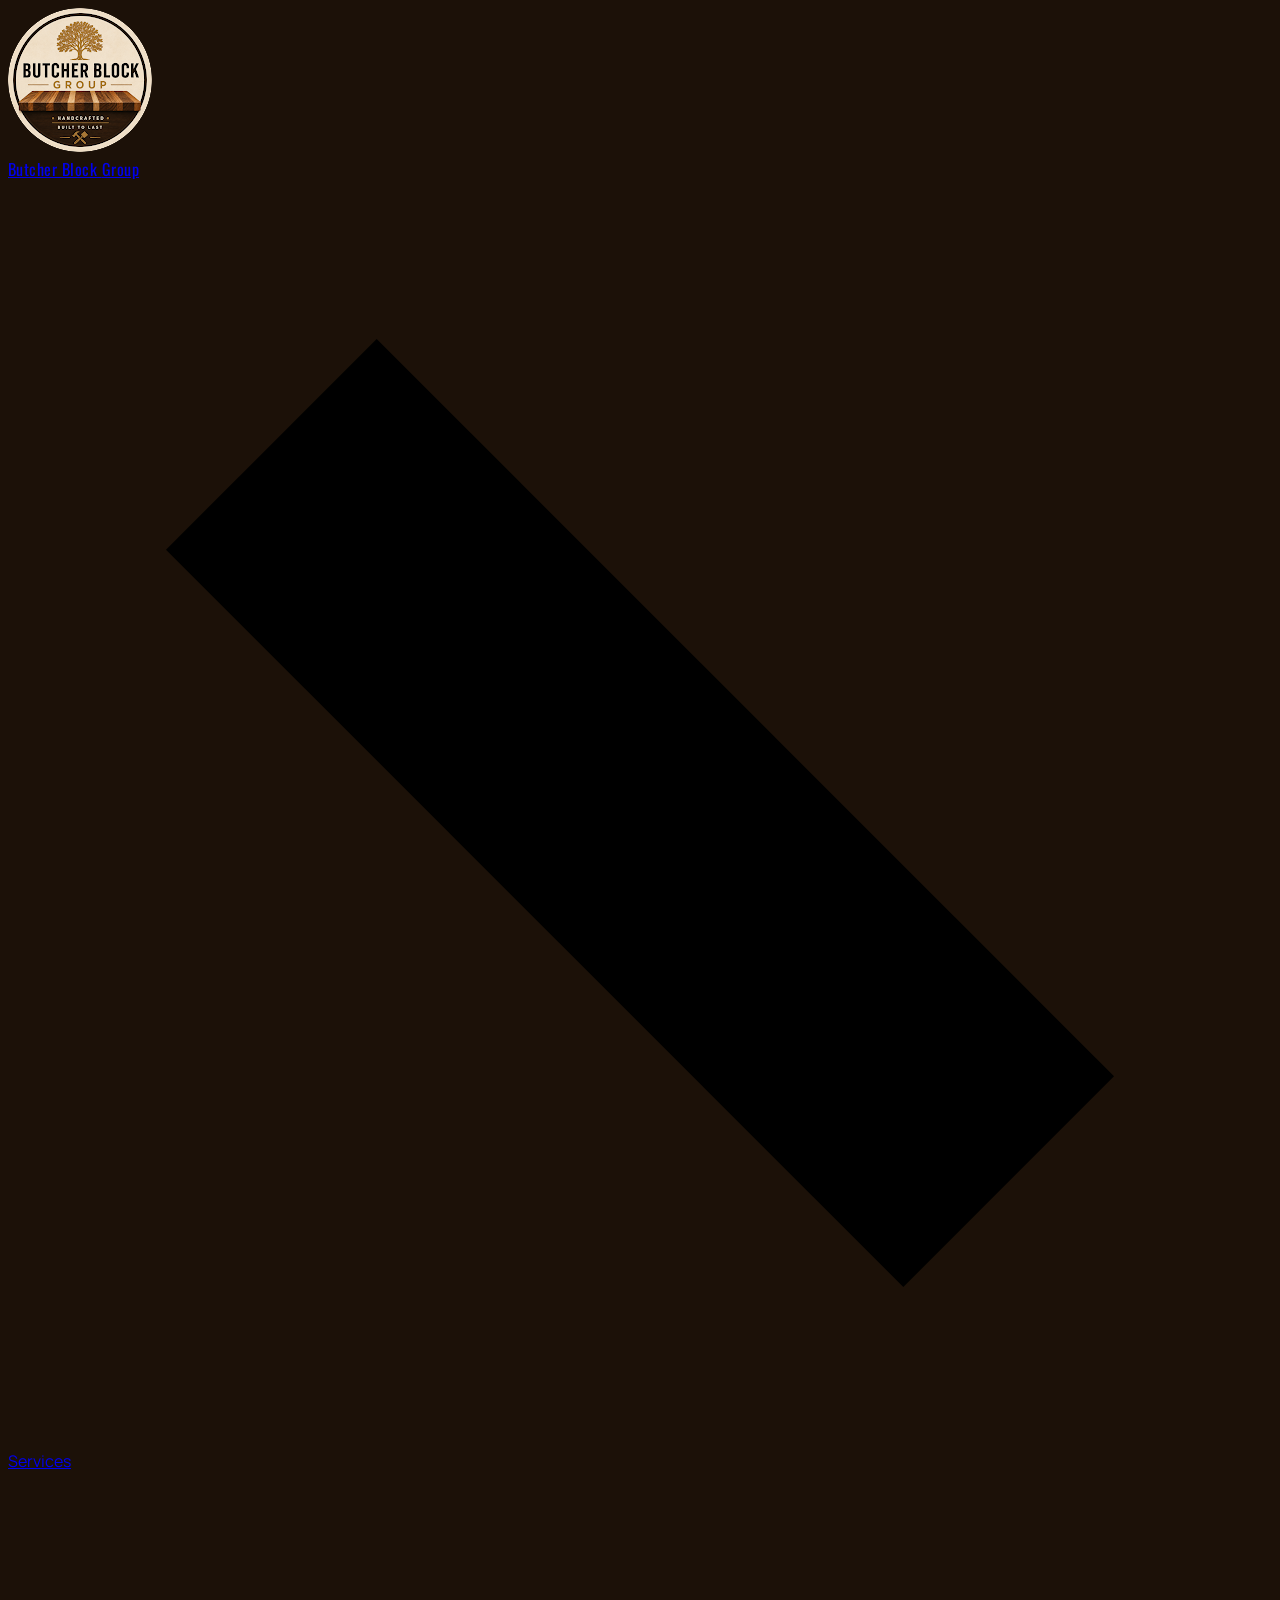
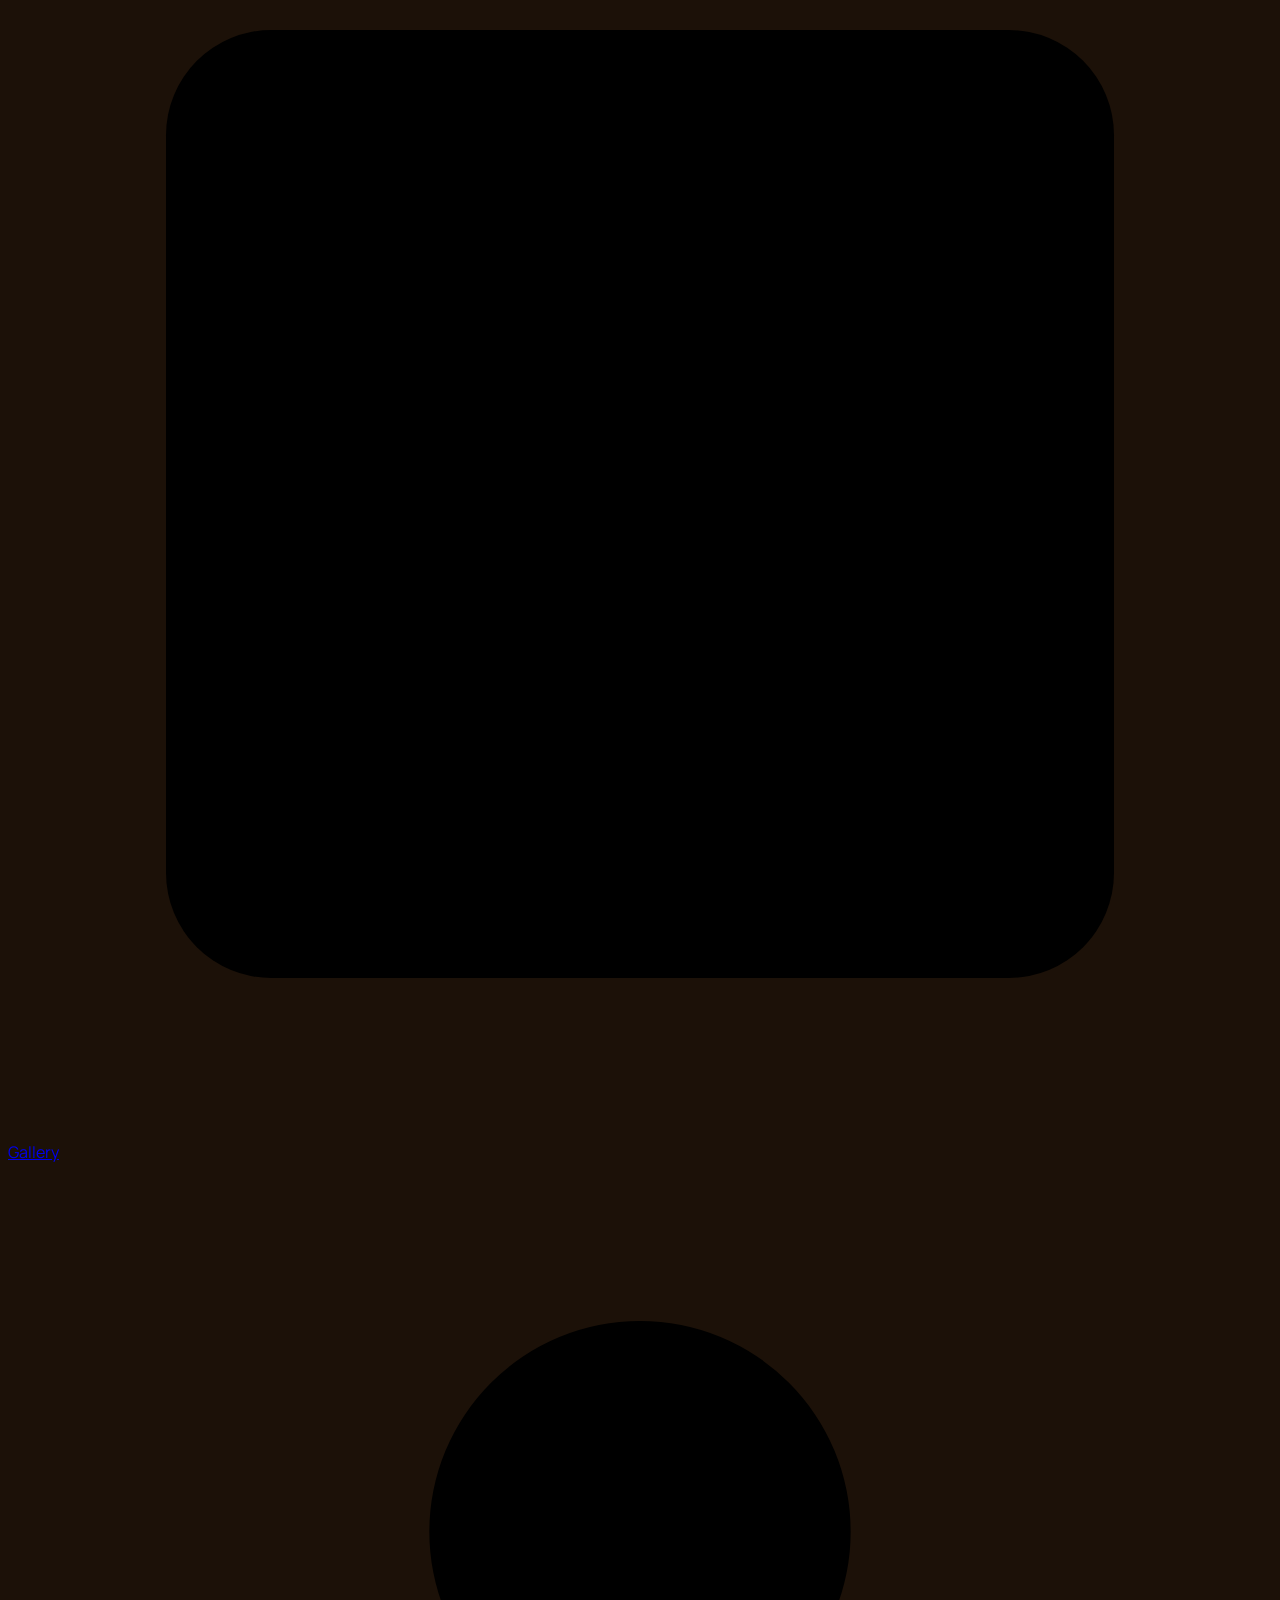
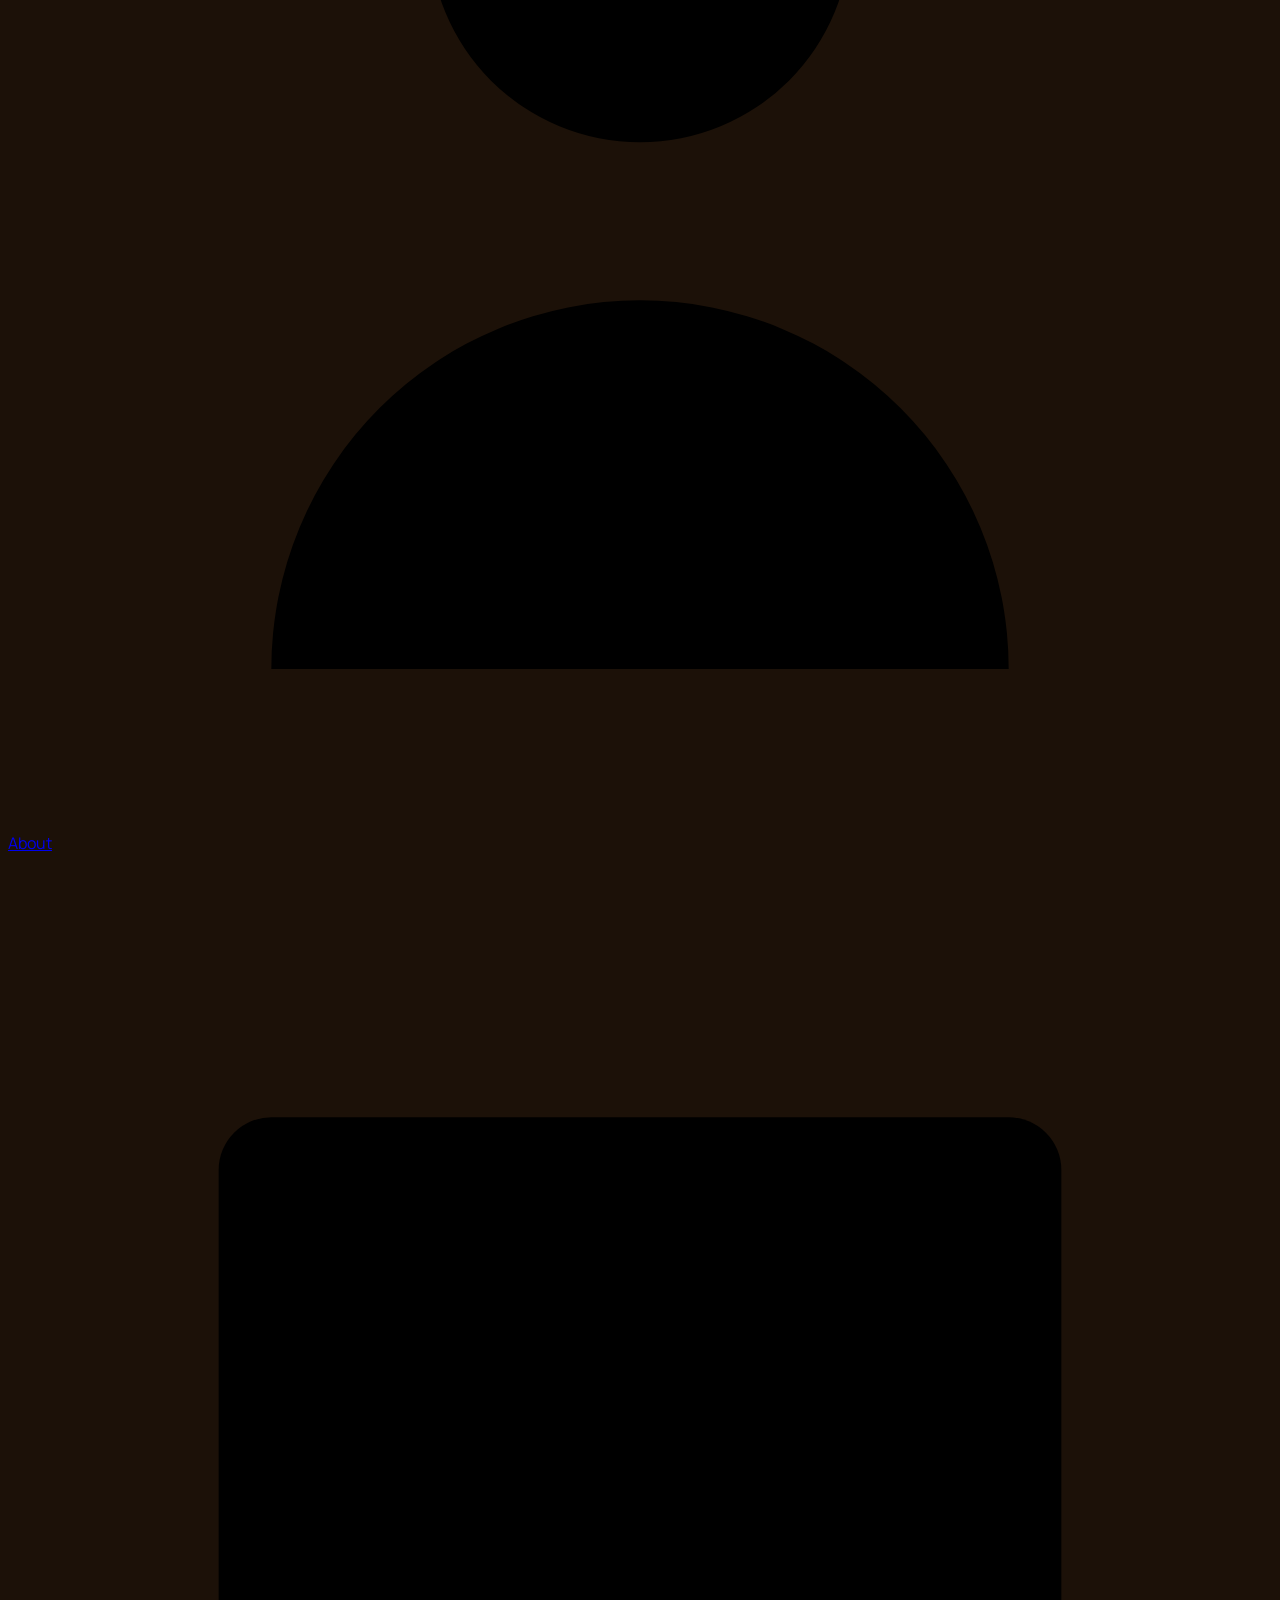
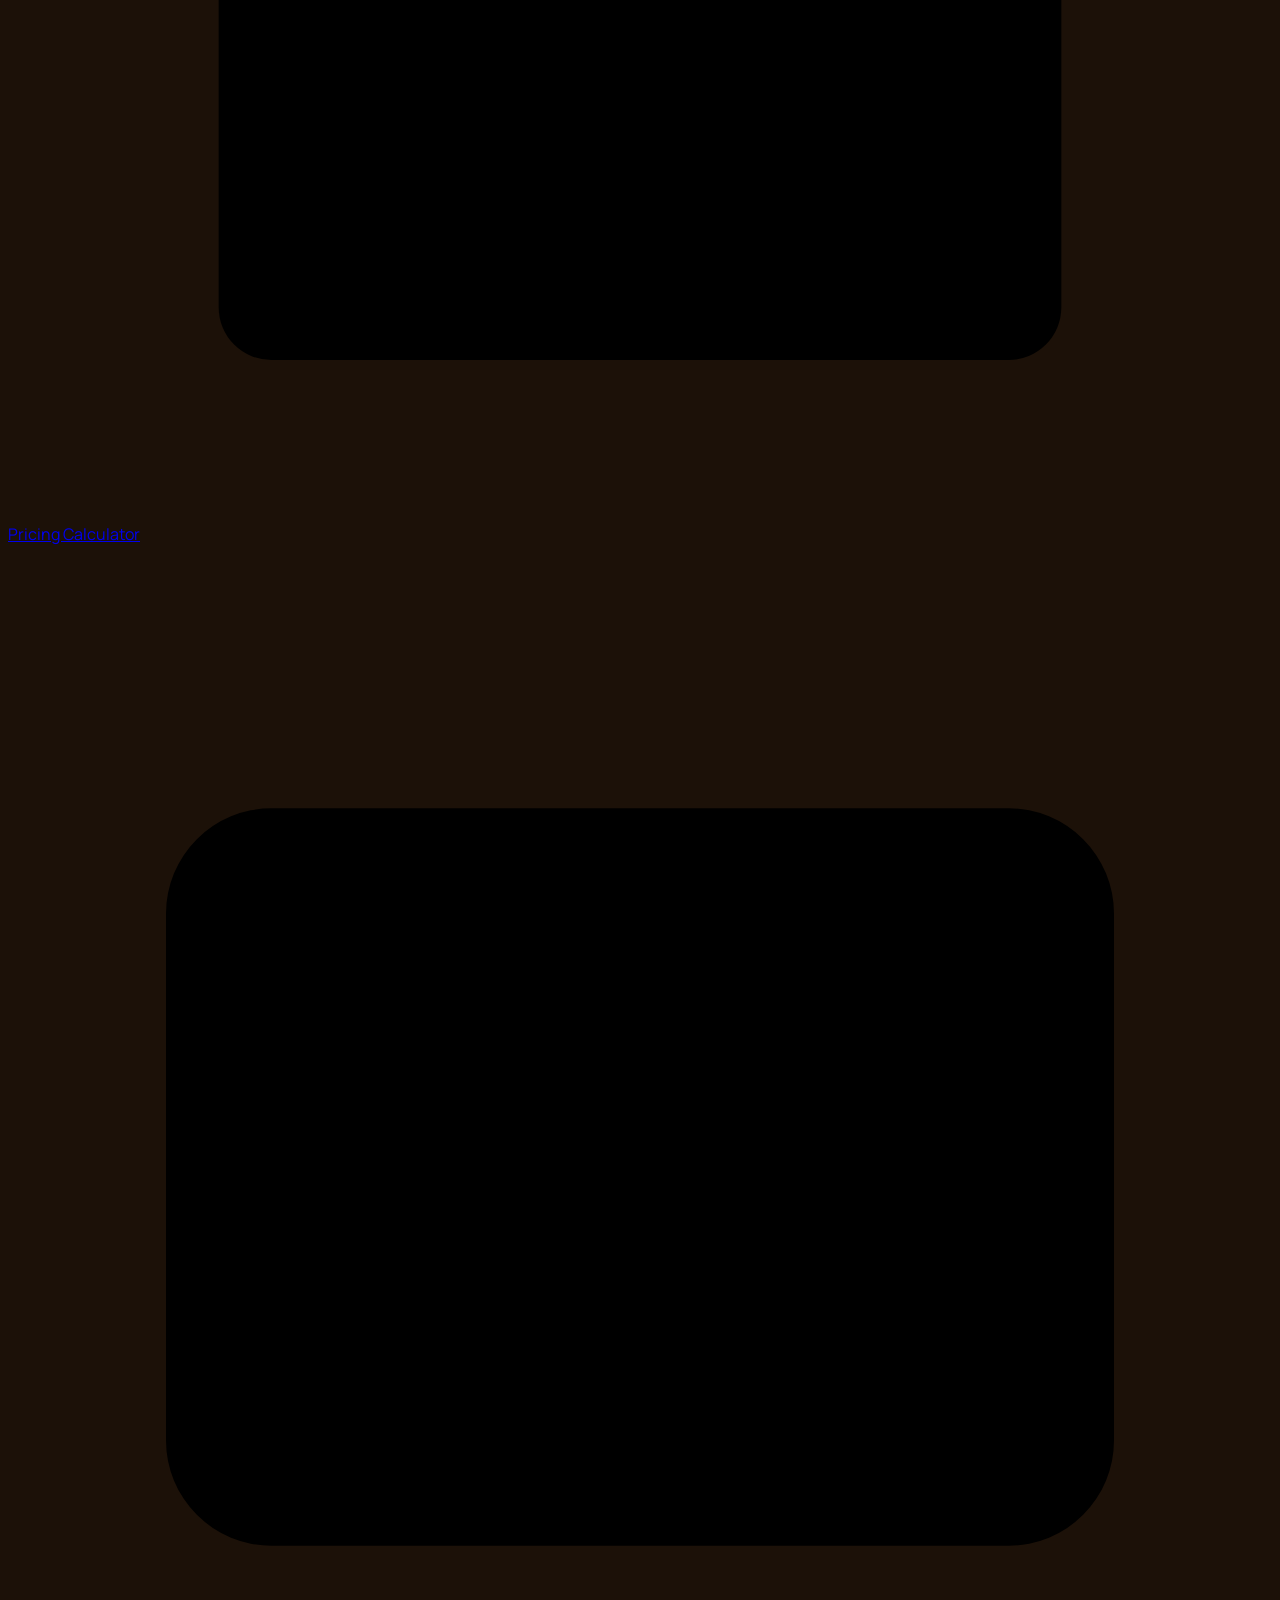
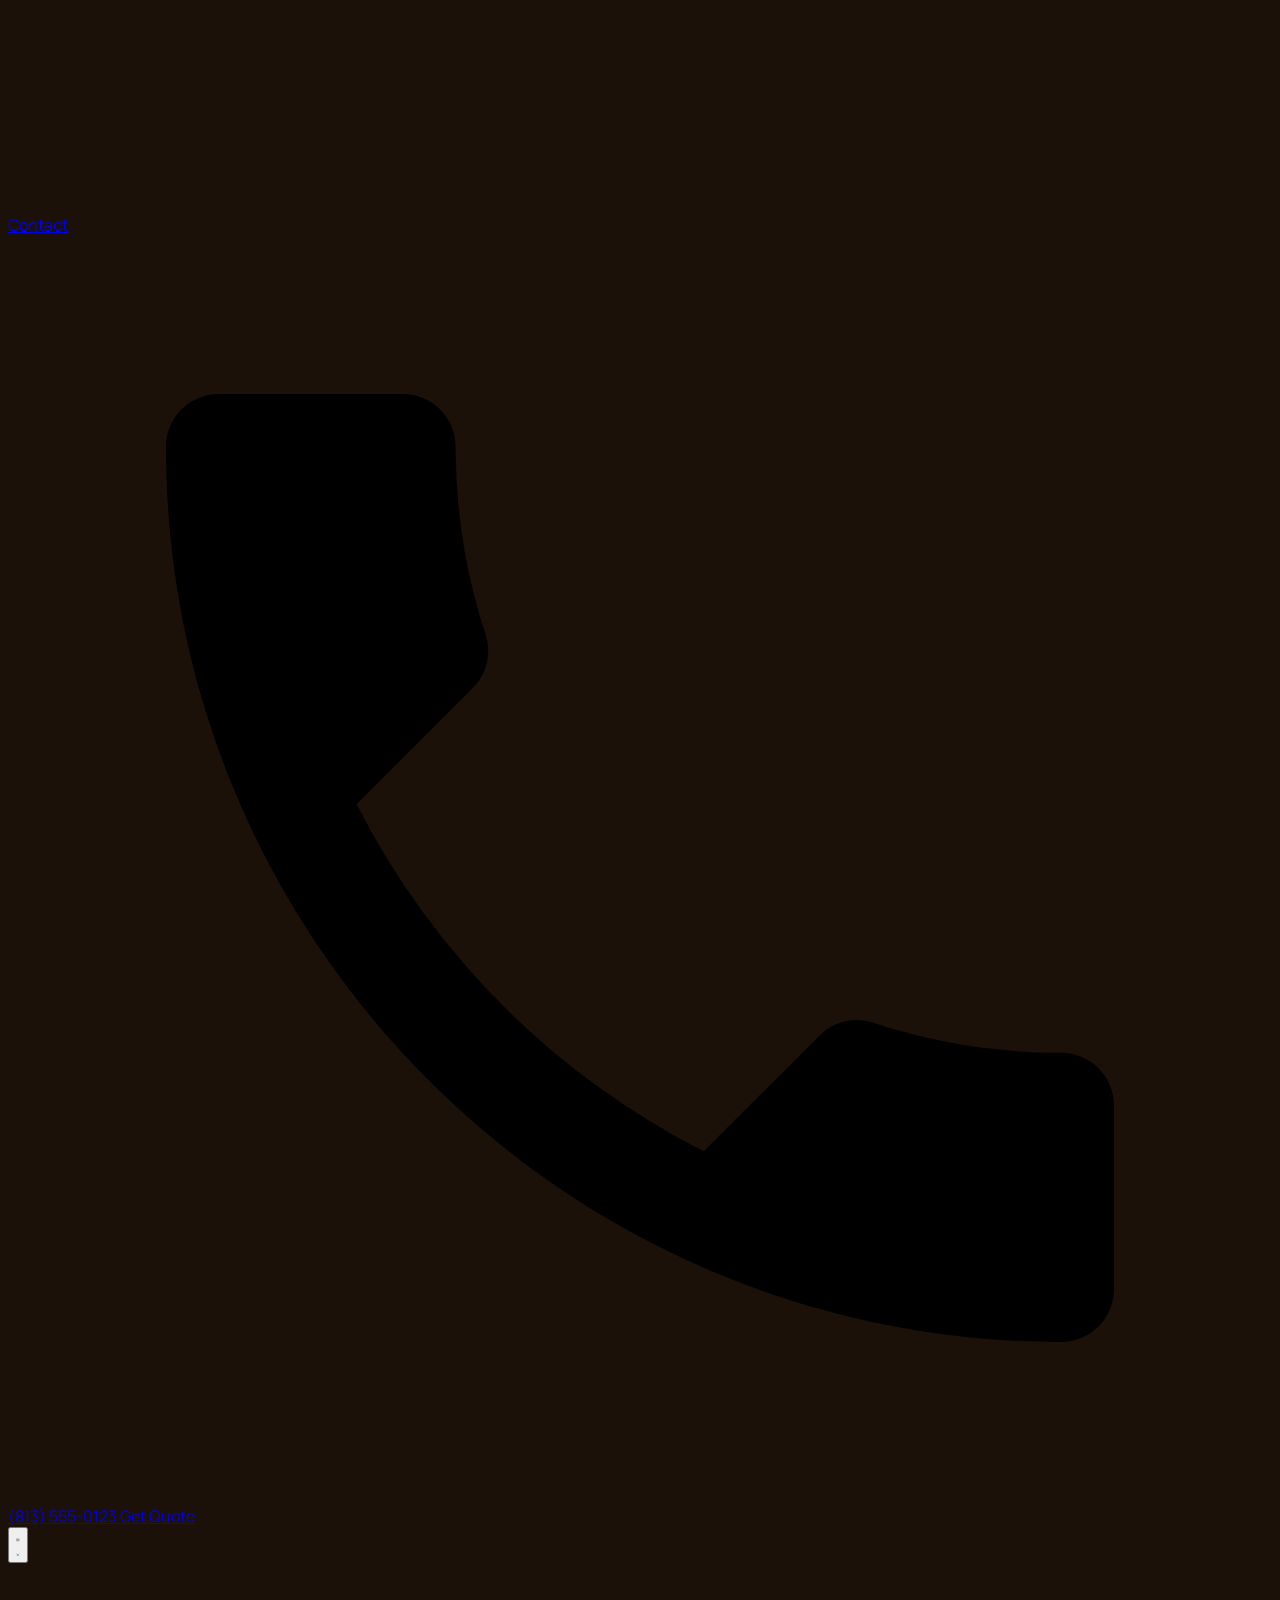
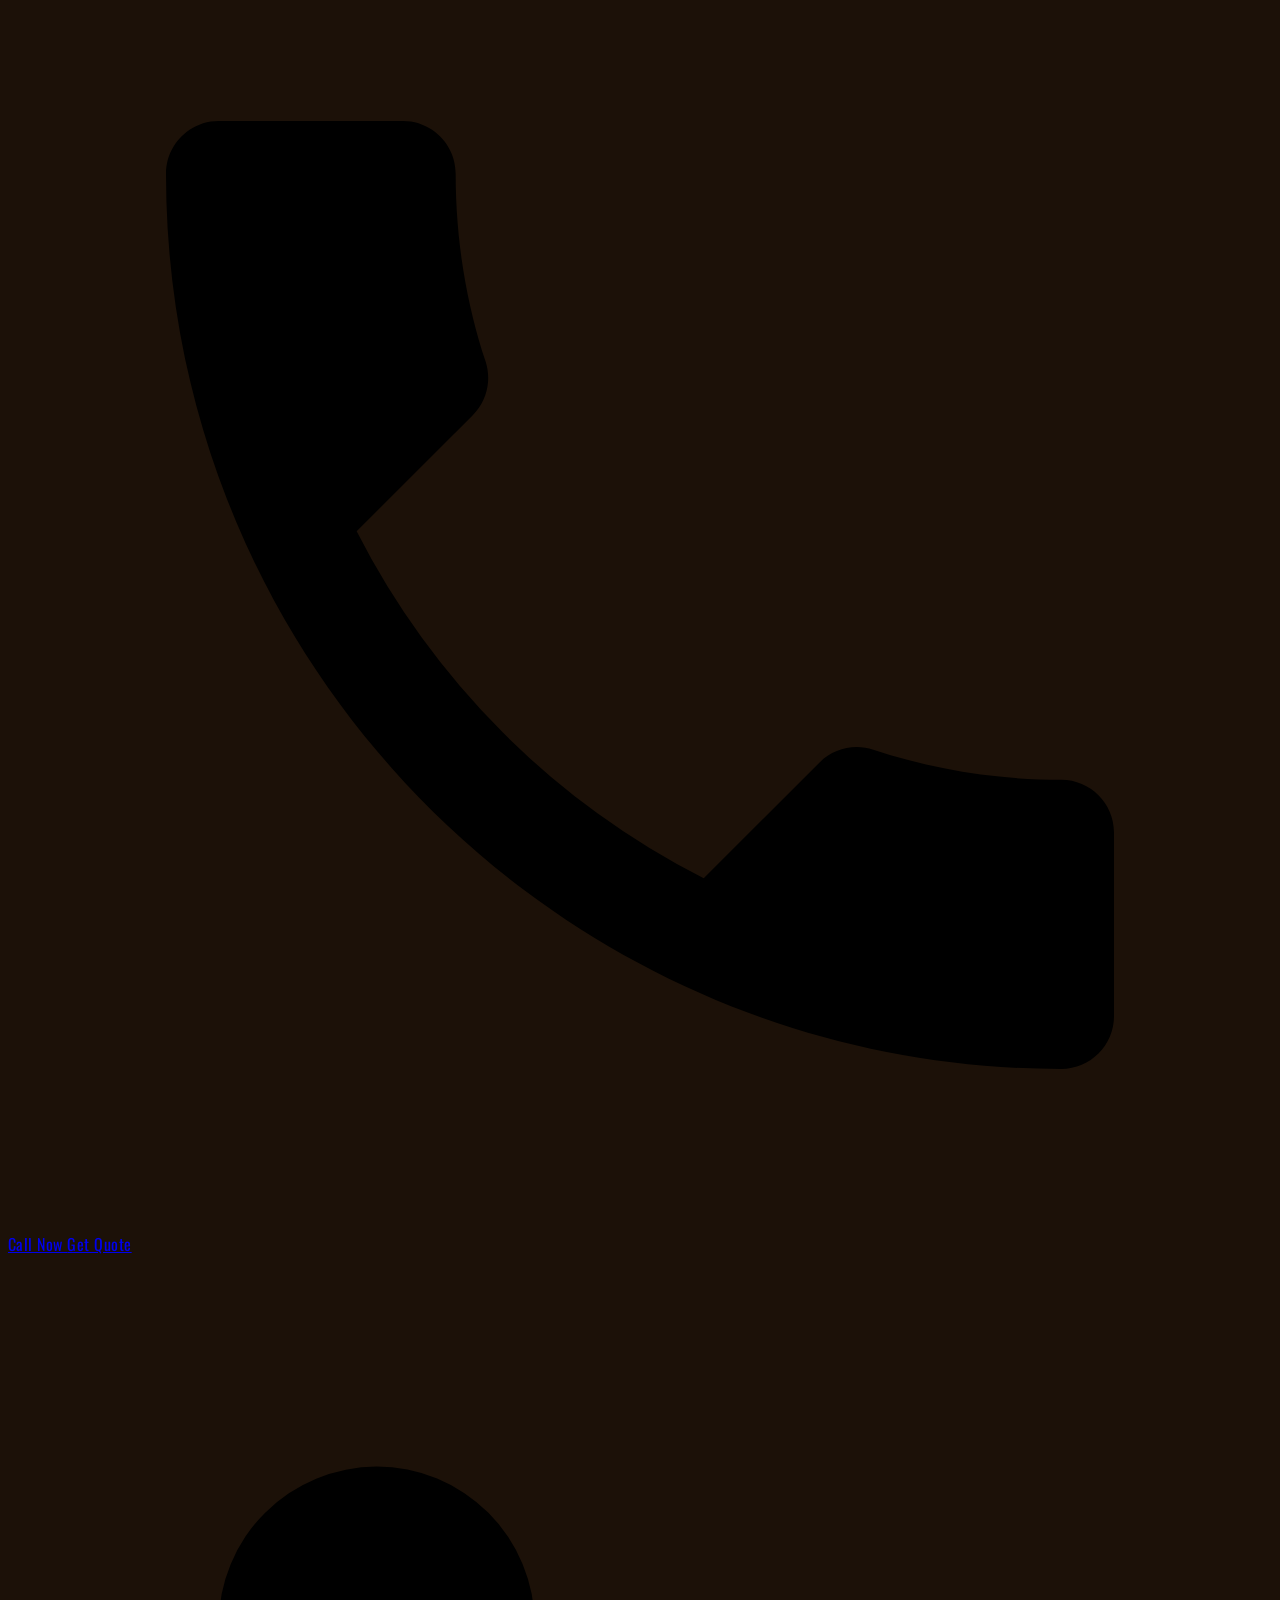
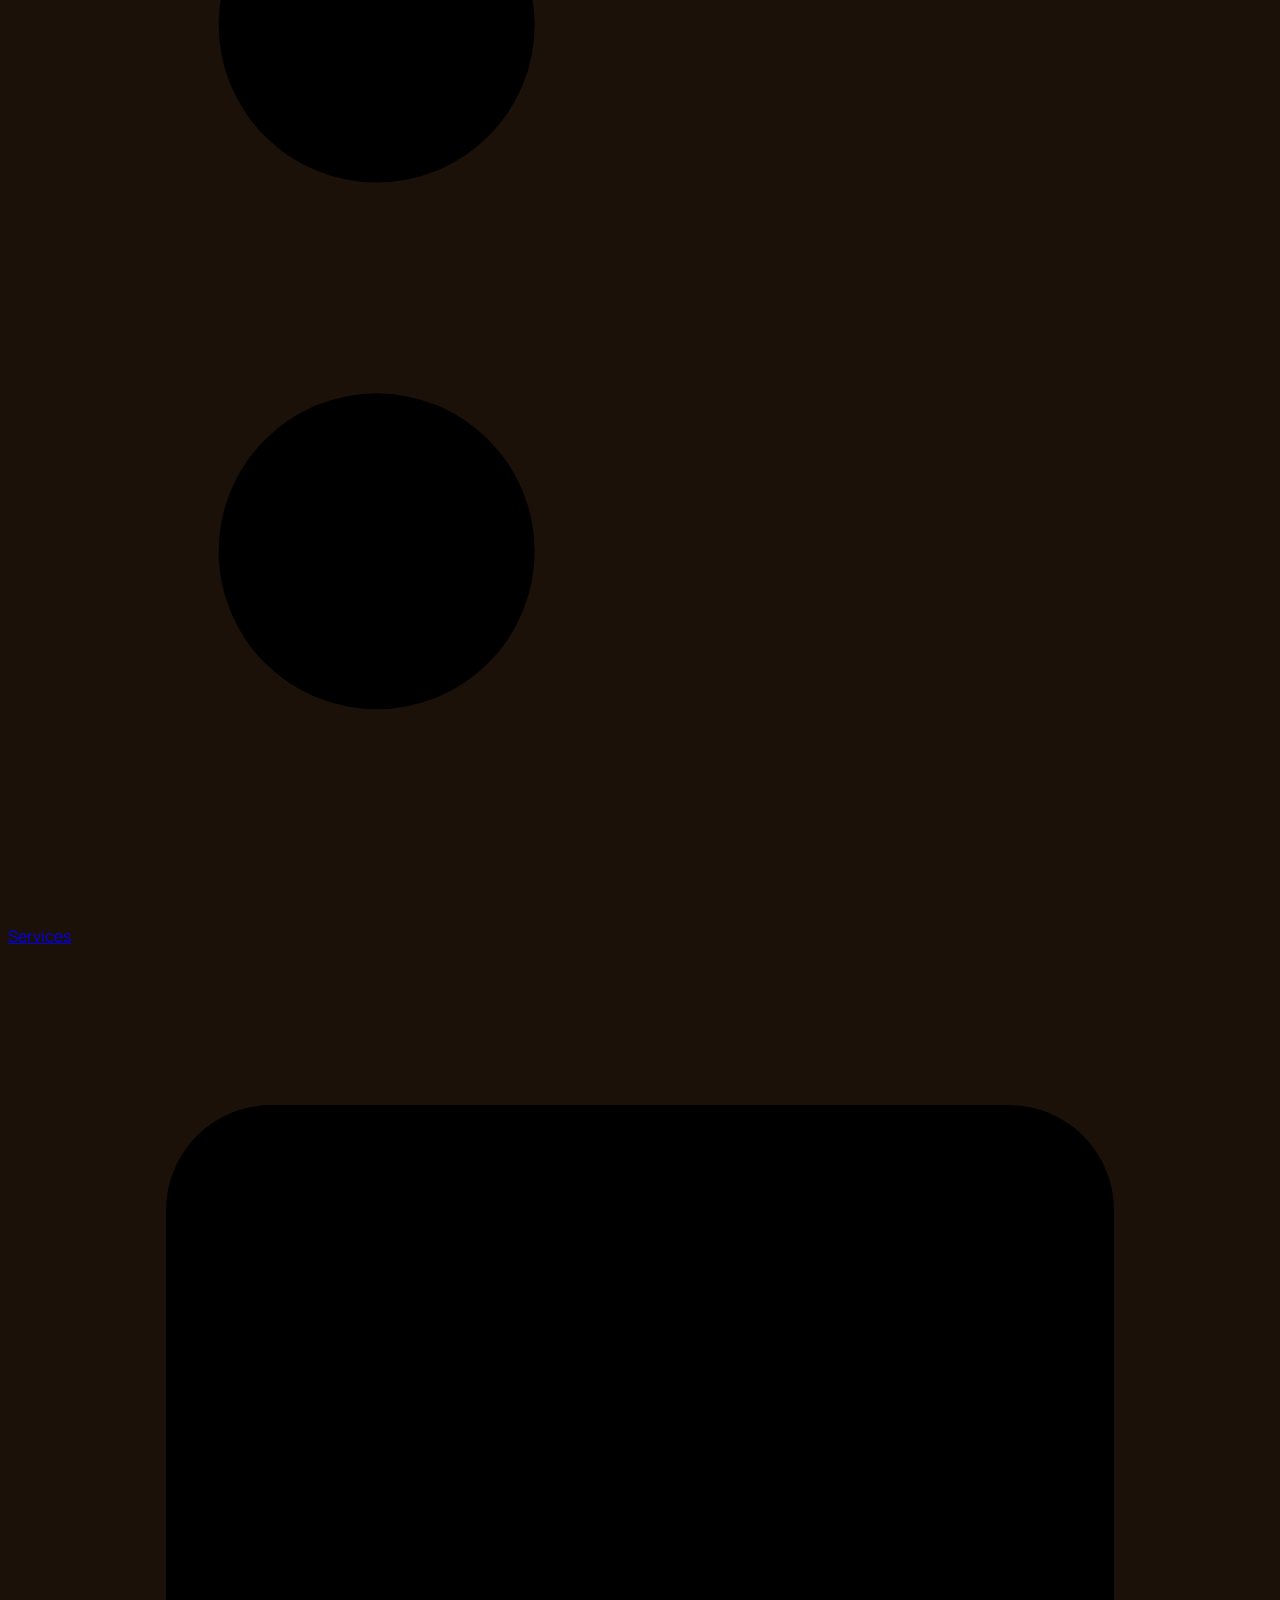
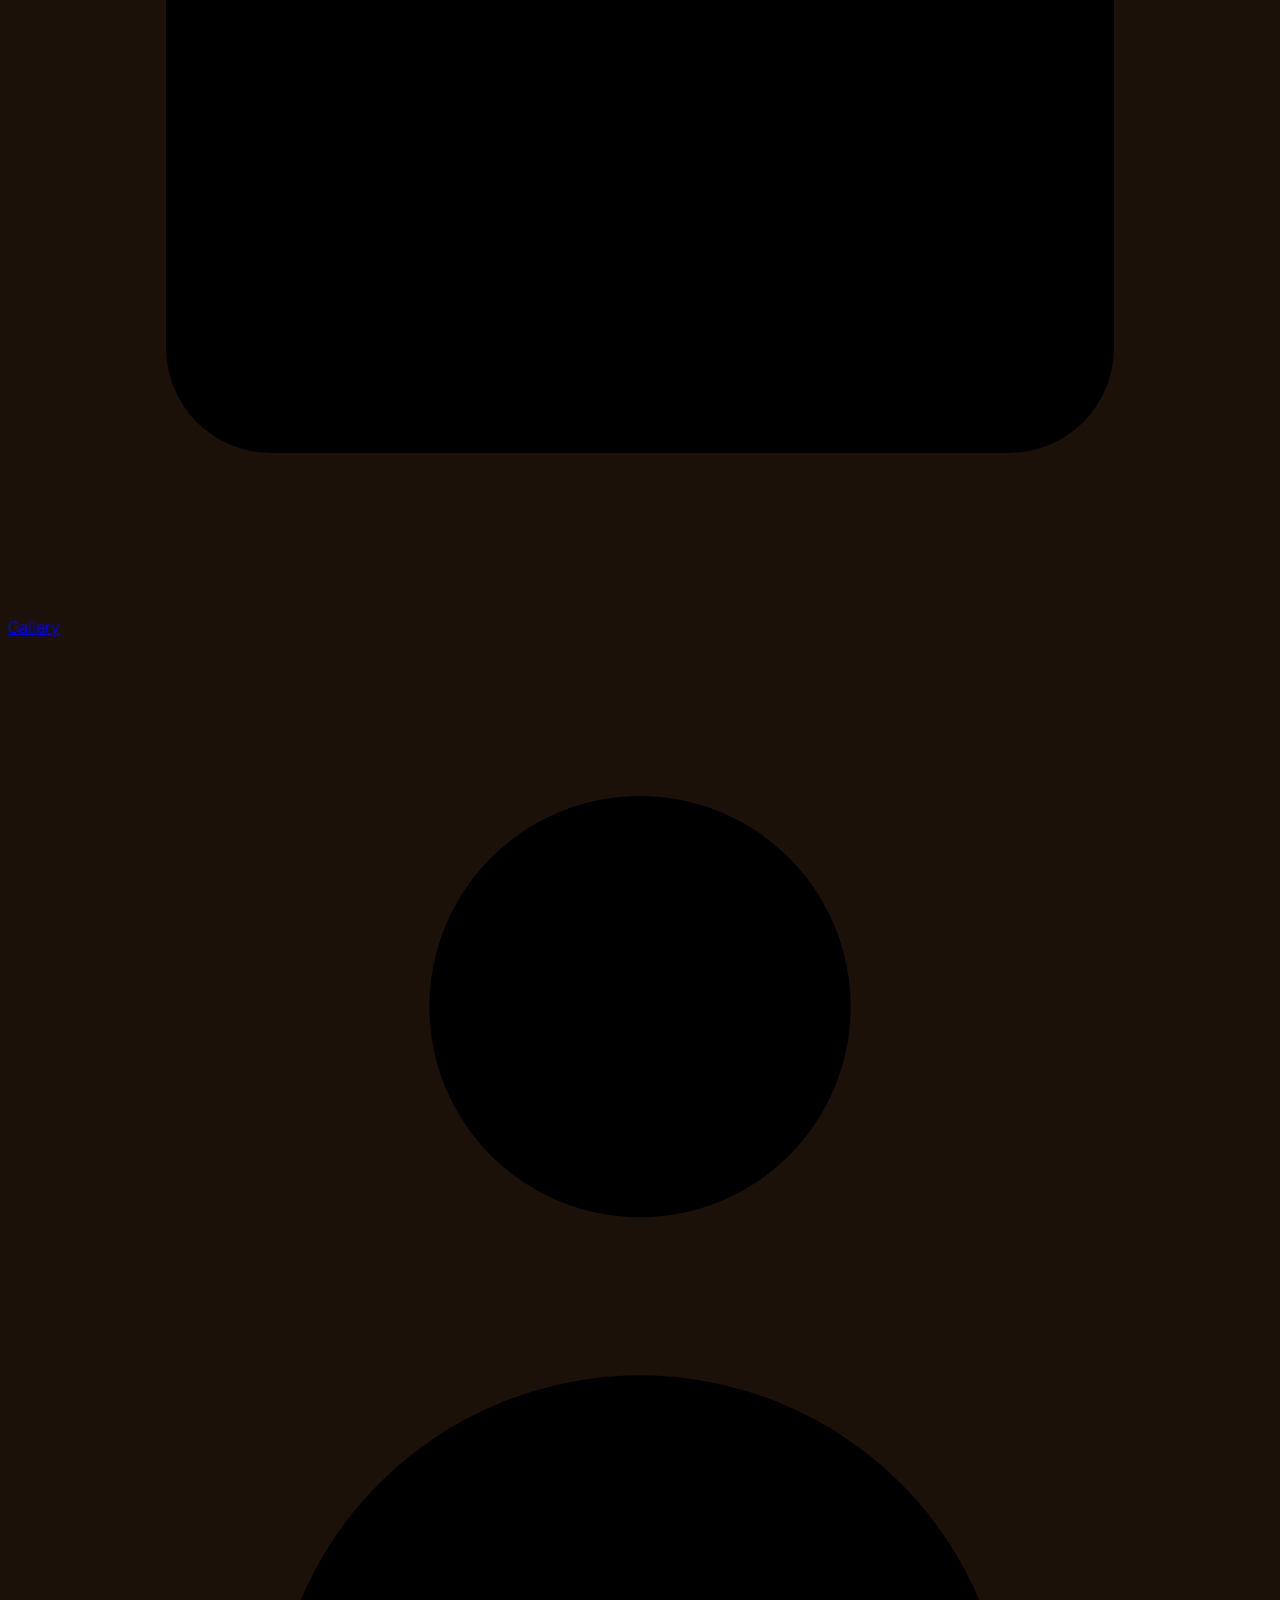
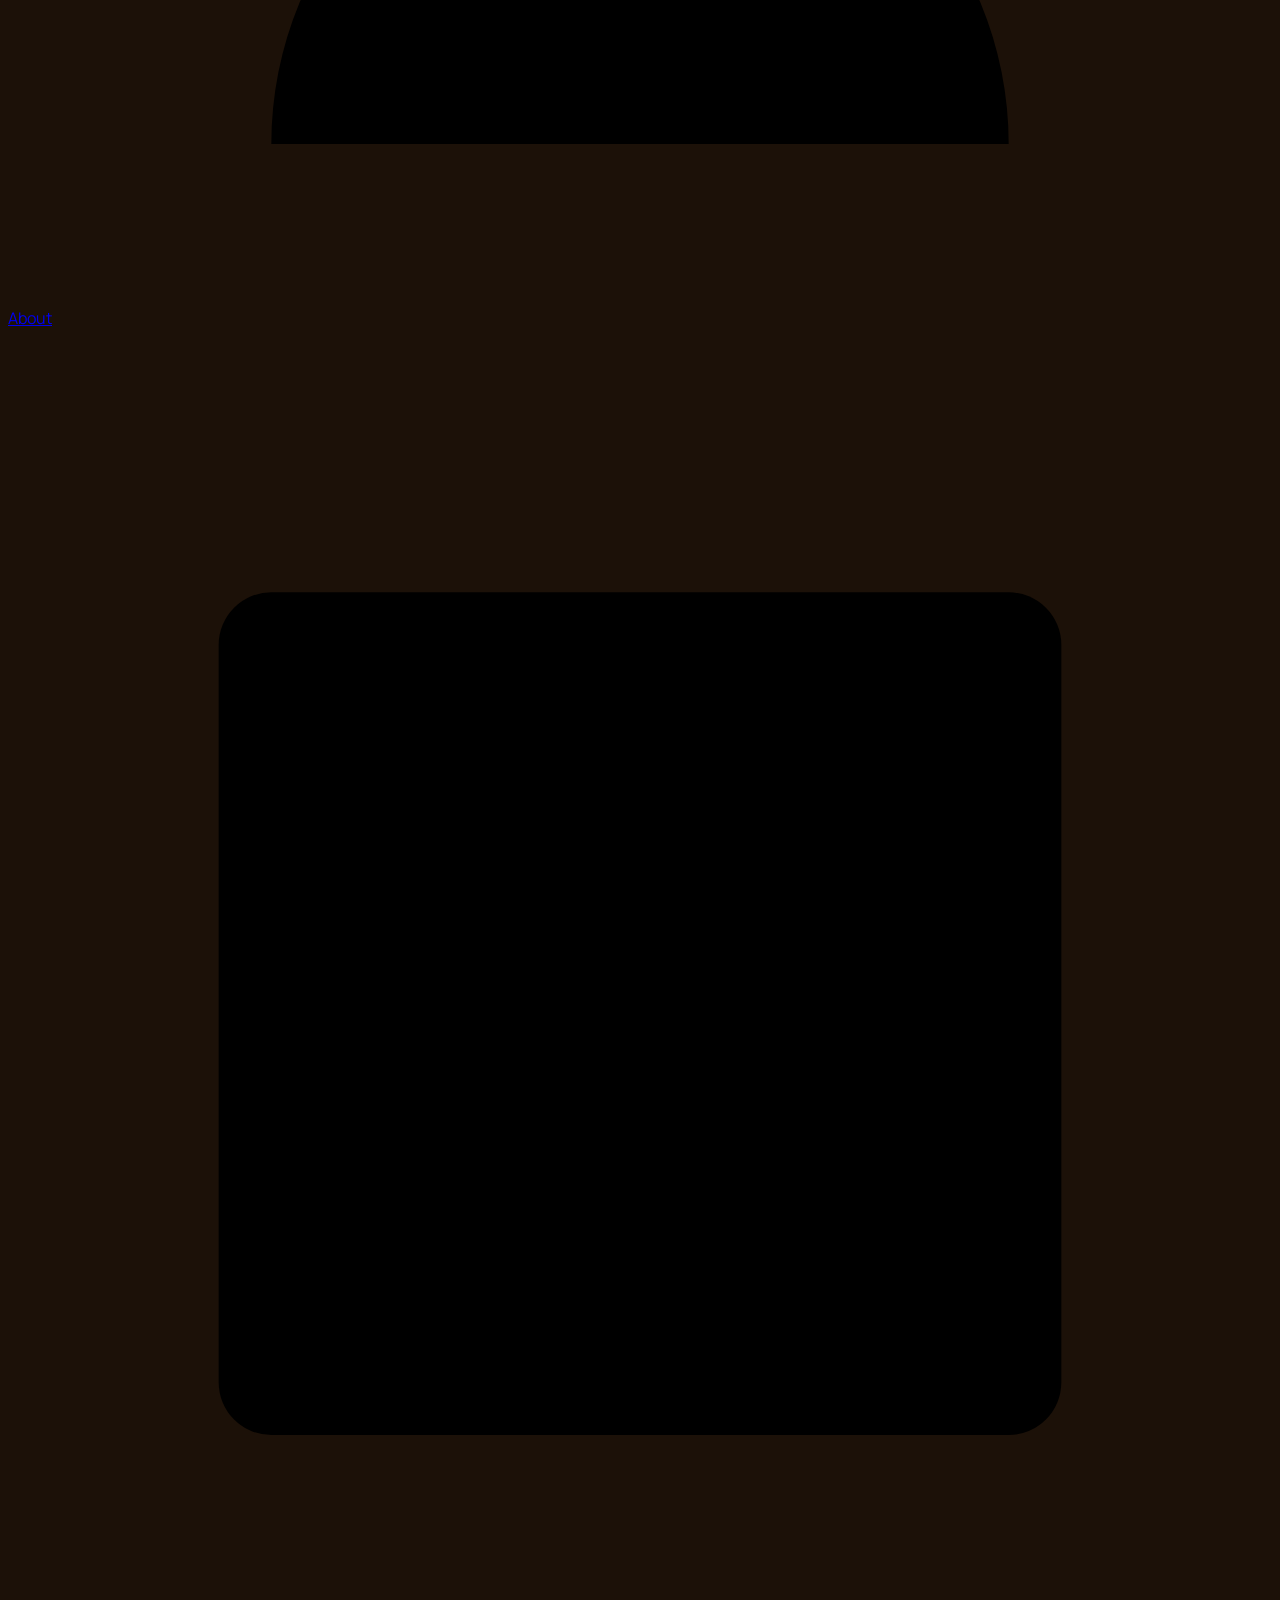
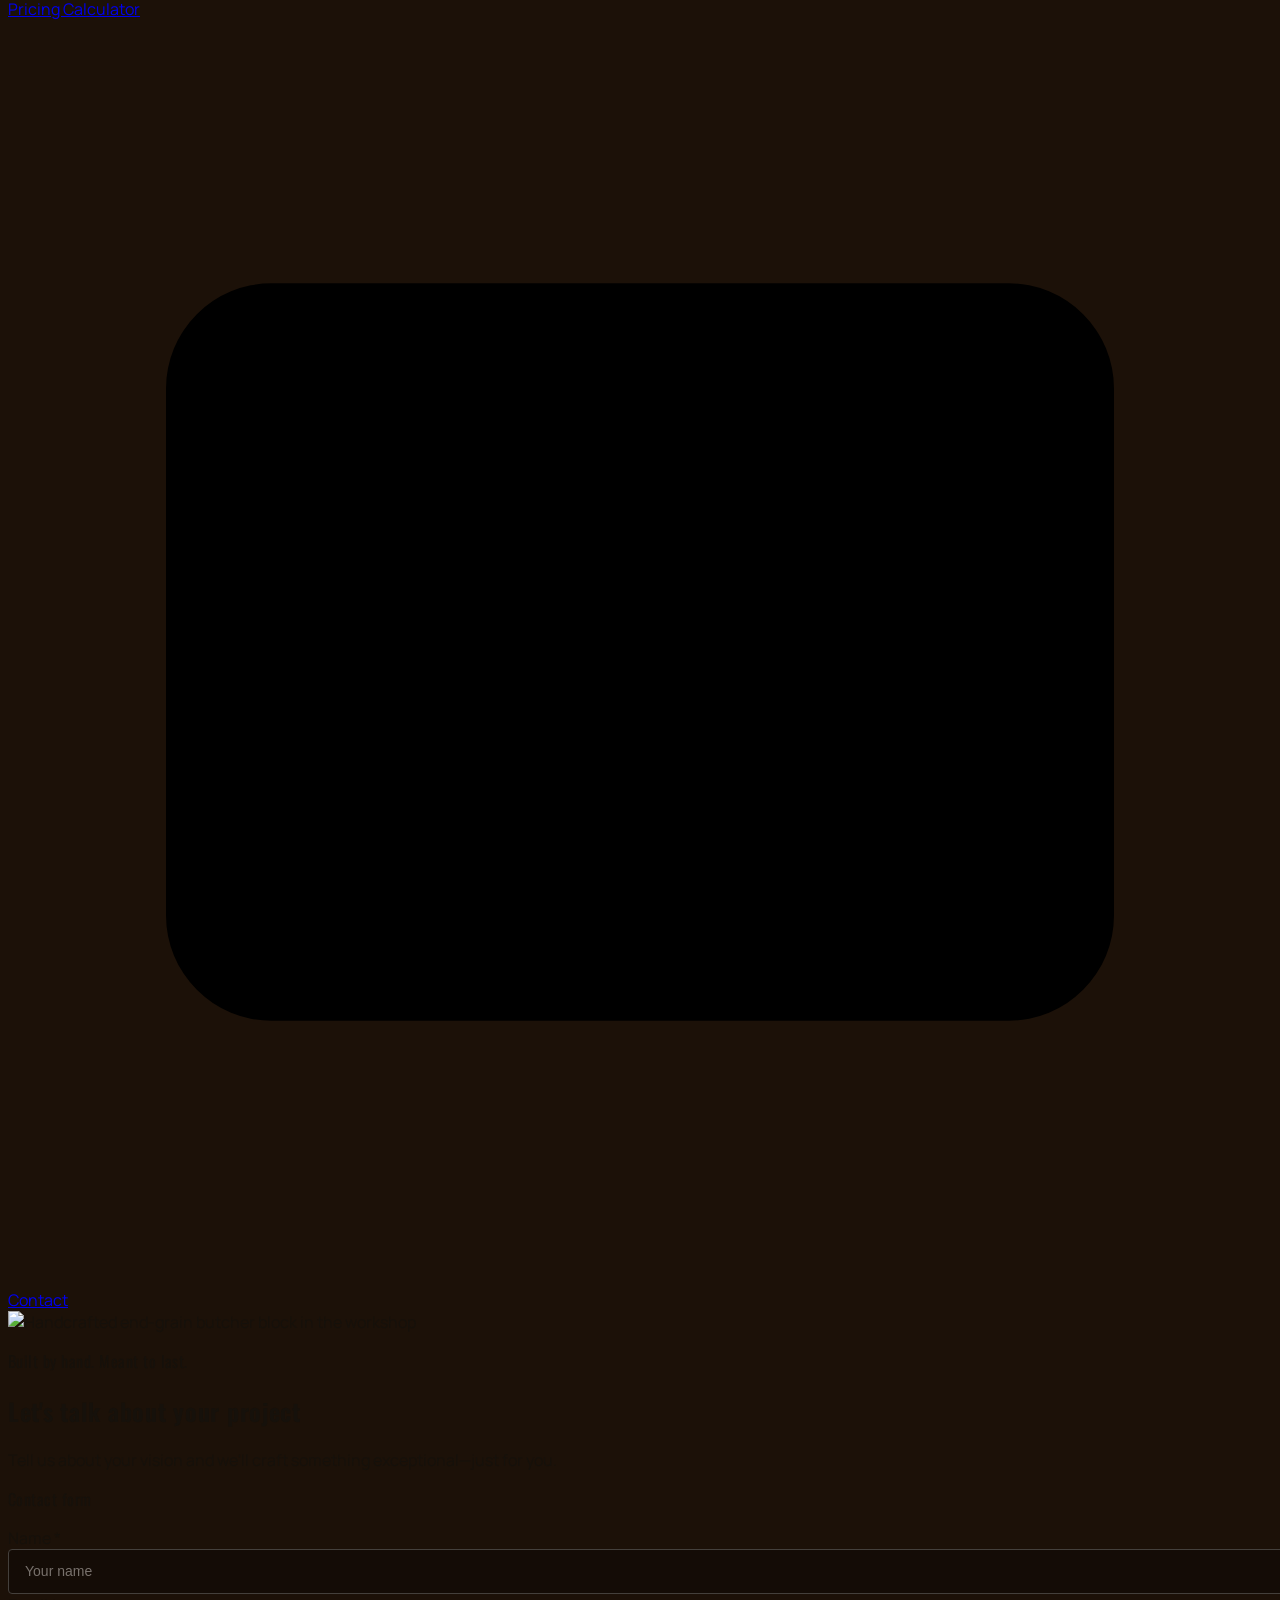
==== commit 7c94dcd0: "gallery and service-hub" ====
--- a/contact.html
+++ b/contact.html
@@ -1,707 +1,879 @@
-<!doctype html>
-<html lang="en">
-  <head>
-    <meta charset="UTF-8" />
-    <meta name="viewport" content="width=device-width, initial-scale=1.0" />
-    <title>Contact — Butcher Block Guy</title>
-    <meta
-      name="description"
-      content="Ready to commission a piece? Call, text, or schedule a consultation. Every project starts with a conversation."
-    />
-    <link
-      rel="icon"
-      href="./assets/images/logo/11-removebg-preview.png"
-      type="image/png"
-    />
-    <!-- Google Fonts -->
-    <link rel="preconnect" href="https://fonts.googleapis.com" />
-    <link rel="preconnect" href="https://fonts.gstatic.com" crossorigin />
-    <link
-      href="https://fonts.googleapis.com/css2?family=Newsreader:ital,opsz,wght@0,6..72,300;0,6..72,400;0,6..72,600;0,6..72,700;1,6..72,300;1,6..72,400;1,6..72,600&family=Manrope:wght@300;400;500;600;700&family=Work+Sans:wght@400;500;600&display=swap"
-      rel="stylesheet"
-    />
-
-    <!-- Font Awesome -->
-    <link
-      rel="stylesheet"
-      href="https://cdn.jsdelivr.net/npm/@fortawesome/fontawesome-free@6.4.0/css/all.min.css"
-    />
-
-    <link rel="stylesheet" href="css/style.css" />
-
-    <style>
-      /* Contact Page Styles */
-
-      /* Contact Hero */
-      .contact-hero {
-        background: linear-gradient(135deg, #2a0002 0%, #4a0e0e 100%);
-        color: #ffffff;
-        padding: 120px 32px;
-        position: relative;
-        overflow: hidden;
-      }
-
-      .contact-hero::before {
-        content: "";
-        position: absolute;
-        top: 0;
-        left: 0;
-        right: 0;
-        bottom: 0;
-        background-image: repeating-linear-gradient(
-          0deg,
-          rgba(252, 249, 242, 0.02) 0px,
-          transparent 1px,
-          transparent 2px,
-          rgba(252, 249, 242, 0.02) 3px
-        );
-        pointer-events: none;
-        opacity: 0.4;
-      }
-
-      .contact-hero-content {
-        max-width: 900px;
-        margin: 0 auto;
-        position: relative;
-        z-index: 1;
-        text-align: center;
-      }
-
-      .contact-hero h1 {
-        font-size: clamp(3rem, 6vw, 5.5rem);
-        line-height: 1.1;
-        margin-bottom: 32px;
-        font-weight: 600;
-      }
-
-      .contact-hero h1 em {
-        font-style: italic;
-        font-weight: 300;
-      }
-
-      .contact-hero-intro {
-        font-size: 1.25rem;
-        line-height: 1.7;
-        color: rgba(252, 249, 242, 0.85);
-        max-width: 700px;
-        margin: 0 auto;
-      }
-
-      /* Contact Methods Section */
-      .contact-methods {
-        background: #fcf9f2;
-        padding: 120px 32px;
-      }
-
-      .contact-methods-content {
-        max-width: 1200px;
-        margin: 0 auto;
-      }
-
-      .contact-methods-header {
-        text-align: center;
-        margin-bottom: 80px;
-      }
-
-      .contact-methods-header h2 {
-        font-size: clamp(2.5rem, 5vw, 4rem);
-        margin-bottom: 24px;
-        color: #2a0002;
-        line-height: 1.2;
-      }
-
-      .contact-methods-header h2 em {
-        font-style: italic;
-        font-weight: 300;
-      }
-
-      .contact-methods-header p {
-        font-size: 1.125rem;
-        line-height: 1.7;
-        color: #1c1c18;
-        max-width: 600px;
-        margin: 0 auto;
-      }
-
-      .contact-grid {
-        display: grid;
-        grid-template-columns: repeat(2, 1fr);
-        gap: 32px;
-        margin-bottom: 80px;
-      }
-
-      .contact-card {
-        background: #ffffff;
-        border-radius: 12px;
-        padding: 48px;
-        position: relative;
-        transition: all 0.3s ease;
-      }
-
-      .contact-card:hover {
-        transform: translateY(-4px);
-        box-shadow: 0 20px 60px rgba(42, 0, 2, 0.08);
-      }
-
-      .contact-card-icon {
-        width: 72px;
-        height: 72px;
-        background: #ebe8e1;
-        border-radius: 12px;
-        display: flex;
-        align-items: center;
-        justify-content: center;
-        margin-bottom: 24px;
-      }
-
-      .contact-card-icon i {
-        font-size: 2rem;
-        color: #2a0002;
-      }
-
-      .contact-card h3 {
-        font-family: "Newsreader", serif;
-        font-size: 2rem;
-        font-weight: 600;
-        color: #2a0002;
-        margin-bottom: 16px;
-      }
-
-      .contact-card-desc {
-        font-size: 1rem;
-        line-height: 1.7;
-        color: #1c1c18;
-        margin-bottom: 32px;
-      }
-
-      .contact-card-action {
-        display: inline-flex;
-        align-items: center;
-        gap: 12px;
-        font-family: "Work Sans", sans-serif;
-        font-size: 1.125rem;
-        font-weight: 600;
-        color: #2a0002;
-        text-decoration: none;
-        padding: 16px 32px;
-        background: #f6f3ec;
-        border-radius: 8px;
-        transition: all 0.3s ease;
-      }
-
-      .contact-card-action:hover {
-        background: #ebe8e1;
-        transform: translateX(4px);
-      }
-
-      .contact-card-action i {
-        font-size: 1rem;
-      }
-
-      .contact-card-meta {
-        margin-top: 24px;
-        padding-top: 24px;
-        border-top: 1px solid rgba(135, 114, 112, 0.15);
-      }
-
-      .contact-card-meta-item {
-        font-size: 0.875rem;
-        color: #877270;
-        display: flex;
-        align-items: center;
-        gap: 8px;
-        margin-bottom: 8px;
-      }
-
-      .contact-card-meta-item:last-child {
-        margin-bottom: 0;
-      }
-
-      .contact-card-meta-item i {
-        font-size: 0.75rem;
-        color: #2a0002;
-      }
-
-      /* Calendly Widget Section */
-      .calendly-section {
-        background: #f6f3ec;
-        padding: 120px 32px;
-      }
-
-      .calendly-content {
-        max-width: 1000px;
-        margin: 0 auto;
-      }
-
-      .calendly-header {
-        text-align: center;
-        margin-bottom: 64px;
-      }
-
-      .calendly-header h2 {
-        font-size: clamp(2.5rem, 5vw, 4rem);
-        margin-bottom: 24px;
-        color: #2a0002;
-        line-height: 1.2;
-      }
-
-      .calendly-header h2 em {
-        font-style: italic;
-        font-weight: 300;
-      }
-
-      .calendly-header p {
-        font-size: 1.125rem;
-        line-height: 1.7;
-        color: #1c1c18;
-        max-width: 600px;
-        margin: 0 auto;
-      }
-
-      .calendly-widget-placeholder {
-        background: #ffffff;
-        border-radius: 12px;
-        padding: 80px 48px;
-        text-align: center;
-        border: 2px dashed rgba(135, 114, 112, 0.3);
-        min-height: 600px;
-        display: flex;
-        align-items: center;
-        justify-content: center;
-        flex-direction: column;
-      }
-
-      .calendly-placeholder-icon {
-        width: 80px;
-        height: 80px;
-        background: #f6f3ec;
-        border-radius: 50%;
-        display: flex;
-        align-items: center;
-        justify-content: center;
-        margin-bottom: 24px;
-      }
-
-      .calendly-placeholder-icon i {
-        font-size: 2rem;
-        color: #2a0002;
-      }
-
-      .calendly-placeholder-text {
-        font-family: "Work Sans", sans-serif;
-        font-size: 0.875rem;
-        text-transform: uppercase;
-        letter-spacing: 0.12em;
-        color: #877270;
-        margin-bottom: 8px;
-      }
-
-      .calendly-placeholder-label {
-        font-family: "Newsreader", serif;
-        font-size: 1.5rem;
-        color: #2a0002;
-        font-style: italic;
-      }
-
-      .calendly-placeholder-note {
-        margin-top: 32px;
-        padding: 20px 32px;
-        background: #f6f3ec;
-        border-radius: 8px;
-        max-width: 500px;
-      }
-
-      .calendly-placeholder-note p {
-        font-size: 0.9375rem;
-        line-height: 1.6;
-        color: #1c1c18;
-        margin: 0;
-      }
-
-      .calendly-placeholder-note code {
-        font-family: "Courier New", monospace;
-        font-size: 0.875rem;
-        background: rgba(42, 0, 2, 0.08);
-        padding: 2px 8px;
-        border-radius: 4px;
-        color: #2a0002;
-      }
-
-      /* Location & Hours */
-      .contact-info-section {
-        background: #fcf9f2;
-        padding: 120px 32px;
-      }
-
-      .contact-info-content {
-        max-width: 1200px;
-        margin: 0 auto;
-      }
-
-      .contact-info-grid {
-        display: grid;
-        grid-template-columns: 1fr 1fr;
-        gap: 48px;
-      }
-
-      .contact-info-block h3 {
-        font-family: "Newsreader", serif;
-        font-size: 2rem;
-        font-weight: 600;
-        color: #2a0002;
-        margin-bottom: 32px;
-      }
-
-      .contact-info-item {
-        margin-bottom: 24px;
-      }
-
-      .contact-info-label {
-        font-family: "Work Sans", sans-serif;
-        font-size: 0.8125rem;
-        text-transform: uppercase;
-        letter-spacing: 0.12em;
-        color: #877270;
-        margin-bottom: 8px;
-      }
-
-      .contact-info-value {
-        font-size: 1.125rem;
-        line-height: 1.6;
-        color: #1c1c18;
-      }
-
-      .contact-info-value a {
-        color: #2a0002;
-        text-decoration: none;
-        transition: opacity 0.3s ease;
-      }
-
-      .contact-info-value a:hover {
-        opacity: 0.7;
-      }
-
-      .workshop-note {
-        background: #ebe8e1;
-        padding: 32px;
-        border-radius: 8px;
-        margin-top: 32px;
-      }
-
-      .workshop-note p {
-        font-size: 0.9375rem;
-        line-height: 1.6;
-        color: #1c1c18;
-        margin: 0;
-      }
-
-      .workshop-note strong {
-        color: #2a0002;
-      }
-
-      /* Final CTA */
-      .contact-cta {
-        background: linear-gradient(135deg, #2a0002 0%, #4a0e0e 100%);
-        color: #ffffff;
-        padding: 80px 32px;
-        text-align: center;
-      }
-
-      .contact-cta-content {
-        max-width: 700px;
-        margin: 0 auto;
-      }
-
-      .contact-cta h2 {
-        font-size: clamp(2rem, 4vw, 3rem);
-        margin-bottom: 16px;
-        line-height: 1.2;
-      }
-
-      .contact-cta h2 em {
-        font-style: italic;
-        font-weight: 300;
-      }
-
-      .contact-cta p {
-        font-size: 1.125rem;
-        line-height: 1.7;
-        color: rgba(252, 249, 242, 0.85);
-      }
-
-      /* Responsive */
-      @media (max-width: 1024px) {
-        .contact-grid {
-          grid-template-columns: 1fr;
-        }
-
-        .contact-info-grid {
-          grid-template-columns: 1fr;
+<!DOCTYPE html>
+
+<html class="scroll-smooth" lang="en"><head>
+<meta charset="utf-8"/>
+<meta content="width=device-width, initial-scale=1.0" name="viewport"/>
+<title>Contact | Butcher Block Group</title>
+<link href="https://fonts.googleapis.com" rel="preconnect"/>
+<link crossorigin="" href="https://fonts.gstatic.com" rel="preconnect"/>
+<link href="https://fonts.googleapis.com/css2?family=Manrope:wght@400;500;600;700&amp;family=Oswald:wght@500;600;700&amp;display=swap" rel="stylesheet"/>
+<script src="https://cdn.tailwindcss.com?plugins=forms,container-queries"></script>
+<script>
+    tailwind.config = {
+      theme: {
+        extend: {
+          colors: {
+            espresso: '#1c1108',
+            foundry: '#3a2415',
+            gold: { DEFAULT: '#a8752e', light: '#c89548', hover: '#8c5e20' },
+            ivory: { DEFAULT: '#f4e7d3', low: '#efe0c8', high: '#e4d2b4', card: '#faede0' },
+            ink: '#16110b',
+          },
+          fontFamily: {
+            headline: ['Oswald', 'sans-serif'],
+            sans: ['Manrope', 'sans-serif'],
+          }
         }
       }
-
-      @media (max-width: 768px) {
-        .contact-hero {
-          padding: 80px 24px;
+    }
+  </script>
+<style data-purpose="base-styling">
+    body { background-color: #1c1108; color: #16110b; font-family: 'Manrope', sans-serif; }
+    .font-headline { font-family: 'Oswald', sans-serif; letter-spacing: 0.03em; }
+
+    /* Form controls */
+    .fld {
+      width: 100%; background: #140c06; border: 1px solid #44403c; border-radius: 0.25rem;
+      color: #e7e5e4; font-size: 0.875rem; padding: 0.85rem 1rem; transition: border-color .2s;
+    }
+    .fld::placeholder { color: #78716c; }
+    .fld:focus { outline: none; border-color: #a8752e; box-shadow: none; }
+    .fld.has-error { border-color: #b45309; }
+    .err { display: none; color: #d97706; font-size: 0.75rem; margin-top: 0.35rem; }
+    .err.show { display: block; }
+
+    /* Honeypot — invisible to humans, irresistible to bots. Never display:none;
+       some bots skip hidden fields, so it stays technically visible but off-screen. */
+    .hp-wrap {
+      position: absolute !important; left: -9999px !important; top: auto !important;
+      width: 1px !important; height: 1px !important; overflow: hidden !important;
+    }
+
+    /* Service-area radius rings */
+    @keyframes bbg-pulse { 0% { transform: scale(.85); opacity: .55; } 70% { transform: scale(1.35); opacity: 0; } 100% { opacity: 0; } }
+    .ring { animation: bbg-pulse 3.2s ease-out infinite; transform-origin: center; }
+    .ring:nth-child(2) { animation-delay: 1.05s; }
+    .ring:nth-child(3) { animation-delay: 2.1s; }
+    @media (prefers-reduced-motion: reduce) { .ring { animation: none; opacity: .3; } }
+  </style>
+</head>
+<body class="bg-espresso antialiased selection:bg-gold selection:text-white">
+
+<!-- BEGIN: MainHeader -->
+
+    <header
+      class="sticky top-0 z-50 bg-[#140c06]/95 backdrop-blur border-b border-[#3a2415]/80 text-ivory px-4 lg:px-12 py-3.5 transition-all"
+    >
+      <div class="max-w-7xl mx-auto flex items-center justify-between">
+        <!-- Logo + Brand Name -->
+        <a class="flex items-center gap-3.5 group" href="#">
+          <img
+            alt="Butcher Block Group Emblem"
+            class="w-12 h-12 object-contain rounded-full ring-1 ring-gold/40 transition group-hover:ring-gold"
+            src="[data-uri]"
+          />
+          <div class="flex flex-col">
+            <span
+              class="font-headline text-lg sm:text-xl font-bold tracking-wider text-stone-100 uppercase leading-none"
+            >
+              Butcher Block
+            </span>
+            <span
+              class="font-headline text-xs sm:text-[13px] tracking-[0.25em] text-gold font-medium uppercase mt-0.5"
+            >
+              Group
+            </span>
+          </div>
+        </a>
+        <!-- Desktop Navigation Links -->
+        <nav
+          class="hidden lg:flex items-center space-x-7 text-xs font-semibold uppercase tracking-wider text-stone-300"
+        >
+          <a
+            class="hover:text-gold flex items-center gap-1.5 transition"
+            href="index.html#services"
+          >
+            <svg
+              class="w-4 h-4 text-gold stroke-current fill-none"
+              stroke-width="2"
+              viewBox="0 0 24 24"
+            >
+              <path
+                d="M3 7l14 14 4-4L7 3 3 7z"
+                stroke-linecap="round"
+                stroke-linejoin="round"
+              />
+              <path d="M9 5l2 2M7 9l2 2M11 7l2 2M9 11l2 2" />
+            </svg>
+
+            Services
+          </a>
+          <a
+            class="hover:text-gold flex items-center gap-1.5 transition"
+            href="index.html#gallery"
+          >
+            <svg
+              class="w-4 h-4 text-gold stroke-current fill-none"
+              stroke-width="2"
+              viewbox="0 0 24 24"
+            >
+              <rect height="18" rx="2" ry="2" width="18" x="3" y="3"></rect>
+              <circle cx="8.5" cy="8.5" r="1.5"></circle>
+              <polyline points="21 15 16 10 5 21"></polyline>
+            </svg>
+            Gallery
+          </a>
+          <a
+            class="hover:text-gold flex items-center gap-1.5 transition"
+            href="index.html#who-we-serve"
+          >
+            <svg
+              class="w-4 h-4 text-gold stroke-current fill-none"
+              stroke-width="2"
+              viewbox="0 0 24 24"
+            >
+              <path
+                d="M16 7a4 4 0 11-8 0 4 4 0 018 0zM12 14a7 7 0 00-7 7h14a7 7 0 00-7-7z"
+                stroke-linecap="round"
+                stroke-linejoin="round"
+              ></path>
+            </svg>
+            About
+          </a>
+          <a
+            class="hover:text-gold flex items-center gap-1.5 transition"
+            href="index.html#pricing"
+          >
+            <svg
+              class="w-4 h-4 text-gold-light stroke-current fill-none"
+              stroke-width="2"
+              viewbox="0 0 24 24"
+            >
+              <rect height="16" rx="1" width="16" x="4" y="5"></rect>
+              <line x1="8" x2="8" y1="2" y2="6"></line>
+              <line x1="16" x2="16" y1="2" y2="6"></line>
+              <line x1="8" x2="16" y1="11" y2="11"></line>
+              <line x1="8" x2="12" y1="15" y2="15"></line>
+            </svg>
+            Pricing Calculator
+          </a>
+          <a
+            class="hover:text-gold flex items-center gap-1.5 transition"
+            href="index.html#quote"
+          >
+            <svg
+              class="w-4 h-4 text-gold stroke-current fill-none"
+              stroke-width="2"
+              viewbox="0 0 24 24"
+            >
+              <path
+                d="M3 8l7.89 5.26a2 2 0 002.22 0L21 8M5 19h14a2 2 0 002-2V7a2 2 0 00-2-2H5a2 2 0 00-2 2v10a2 2 0 002 2z"
+                stroke-linecap="round"
+                stroke-linejoin="round"
+              ></path>
+            </svg>
+            Contact
+          </a>
+        </nav>
+        <!-- Phone Number Header CTA (desktop only, unchanged look) -->
+        <div class="hidden lg:flex items-center gap-4">
+          <a
+            class="flex items-center gap-2 text-stone-200 hover:text-gold text-sm font-semibold tracking-wide transition"
+            href="tel:8135550123"
+          >
+            <svg class="w-4 h-4 text-gold fill-current" viewbox="0 0 24 24">
+              <path
+                d="M6.62 10.79a15.053 15.053 0 006.59 6.59l2.2-2.2c.27-.27.67-.36 1.02-.24 1.12.37 2.33.57 3.57.57.55 0 1 .45 1 1V20c0 .55-.45 1-1 1-9.39 0-17-7.61-17-17 0-.55.45-1 1-1h3.5c.55 0 1 .45 1 1 0 1.25.2 2.45.57 3.57.11.35.03.74-.25 1.02l-2.2 2.2z"
+              ></path>
+            </svg>
+            <span class="hidden sm:inline">(813) 555-0123</span>
+          </a>
+          <a
+            class="bg-gold-light hover:bg-gold-hover text-stone-900 font-bold px-4 py-2 text-xs uppercase tracking-wider rounded transition"
+            href="index.html#quote"
+          >
+            Get Quote
+          </a>
+        </div>
+        <!-- Mobile Menu Toggle (mobile/tablet only) -->
+        <button
+          aria-controls="bbg-mobile-menu"
+          aria-expanded="false"
+          aria-label="Open menu"
+          class="lg:hidden text-ivory p-2 -mr-2"
+          id="bbg-mobile-menu-btn"
+        >
+          <svg
+            class="w-6 h-6"
+            fill="none"
+            id="bbg-icon-open"
+            stroke="currentColor"
+            stroke-width="2"
+            viewbox="0 0 24 24"
+          >
+            <path
+              d="M4 6h16M4 12h16M4 18h16"
+              stroke-linecap="round"
+              stroke-linejoin="round"
+            ></path>
+          </svg>
+          <svg
+            class="w-6 h-6 hidden"
+            fill="none"
+            id="bbg-icon-close"
+            stroke="currentColor"
+            stroke-width="2"
+            viewbox="0 0 24 24"
+          >
+            <path
+              d="M6 18L18 6M6 6l12 12"
+              stroke-linecap="round"
+              stroke-linejoin="round"
+            ></path>
+          </svg>
+        </button>
+      </div>
+      <!-- Mobile Call Buttons (mobile/tablet only) -->
+      <div class="lg:hidden flex items-center gap-2.5 px-4 pb-3.5">
+        <a
+          class="flex-1 inline-flex items-center justify-center gap-2 bg-foundry hover:bg-[#4a2f1c] text-ivory font-headline font-bold text-xs uppercase tracking-wider px-4 py-3 rounded transition"
+          href="tel:8135550123"
+        >
+          <svg class="w-4 h-4 text-gold fill-current" viewbox="0 0 24 24">
+            <path
+              d="M6.62 10.79a15.053 15.053 0 006.59 6.59l2.2-2.2c.27-.27.67-.36 1.02-.24 1.12.37 2.33.57 3.57.57.55 0 1 .45 1 1V20c0 .55-.45 1-1 1-9.39 0-17-7.61-17-17 0-.55.45-1 1-1h3.5c.55 0 1 .45 1 1 0 1.25.2 2.45.57 3.57.11.35.03.74-.25 1.02l-2.2 2.2z"
+            ></path>
+          </svg>
+          Call Now
+        </a>
+        <a
+          class="flex-1 inline-flex items-center justify-center bg-gold-light hover:bg-gold-hover text-stone-900 font-headline font-bold text-xs uppercase tracking-wider px-4 py-3 rounded transition"
+          href="index.html#quote"
+        >
+          Get Quote
+        </a>
+      </div>
+      <!-- Mobile Nav Drawer (mobile/tablet only, toggled by JS) -->
+      <div
+        class="lg:hidden hidden border-t border-[#3a2415]/80 bg-[#140c06]"
+        id="bbg-mobile-menu"
+      >
+        <nav
+          class="max-w-7xl mx-auto flex flex-col px-4 py-2 text-sm font-semibold uppercase tracking-wider text-stone-300"
+        >
+          <a
+            class="flex items-center gap-3 py-3.5 border-b border-[#3a2415]/60 hover:text-gold transition"
+            href="index.html#services"
+          >
+            <svg
+              class="w-5 h-5 text-gold stroke-current fill-none shrink-0"
+              stroke-width="2"
+              viewbox="0 0 24 24"
+            >
+              <path
+                d="M14.121 14.121L19 19m-7-7l7-7m-7 7l-2.879 2.879M12 12L9.121 9.121m0 5.758a3 3 0 10-4.243 4.243 3 3 0 004.243-4.243zm0-5.758a3 3 0 10-4.243-4.243 3 3 0 004.243 4.243z"
+                stroke-linecap="round"
+                stroke-linejoin="round"
+              ></path>
+            </svg>
+            Services
+          </a>
+          <a
+            class="flex items-center gap-3 py-3.5 border-b border-[#3a2415]/60 hover:text-gold transition"
+            href="index.html#gallery"
+          >
+            <svg
+              class="w-5 h-5 text-gold stroke-current fill-none shrink-0"
+              stroke-width="2"
+              viewbox="0 0 24 24"
+            >
+              <rect height="18" rx="2" ry="2" width="18" x="3" y="3"></rect>
+              <circle cx="8.5" cy="8.5" r="1.5"></circle>
+              <polyline points="21 15 16 10 5 21"></polyline>
+            </svg>
+            Gallery
+          </a>
+          <a
+            class="flex items-center gap-3 py-3.5 border-b border-[#3a2415]/60 hover:text-gold transition"
+            href="index.html#who-we-serve"
+          >
+            <svg
+              class="w-5 h-5 text-gold stroke-current fill-none shrink-0"
+              stroke-width="2"
+              viewbox="0 0 24 24"
+            >
+              <path
+                d="M16 7a4 4 0 11-8 0 4 4 0 018 0zM12 14a7 7 0 00-7 7h14a7 7 0 00-7-7z"
+                stroke-linecap="round"
+                stroke-linejoin="round"
+              ></path>
+            </svg>
+            About
+          </a>
+          <a
+            class="flex items-center gap-3 py-3.5 border-b border-[#3a2415]/60 hover:text-gold transition"
+            href="index.html#pricing"
+          >
+            <svg
+              class="w-5 h-5 text-gold stroke-current fill-none shrink-0"
+              stroke-width="2"
+              viewbox="0 0 24 24"
+            >
+              <rect height="16" rx="1" width="16" x="4" y="5"></rect>
+              <line x1="8" x2="8" y1="2" y2="6"></line>
+              <line x1="16" x2="16" y1="2" y2="6"></line>
+              <line x1="8" x2="16" y1="11" y2="11"></line>
+              <line x1="8" x2="12" y1="15" y2="15"></line>
+            </svg>
+            Pricing Calculator
+          </a>
+          <a
+            class="flex items-center gap-3 py-3.5 hover:text-gold transition"
+            href="index.html#quote"
+          >
+            <svg
+              class="w-5 h-5 text-gold stroke-current fill-none shrink-0"
+              stroke-width="2"
+              viewbox="0 0 24 24"
+            >
+              <path
+                d="M3 8l7.89 5.26a2 2 0 002.22 0L21 8M5 19h14a2 2 0 002-2V7a2 2 0 00-2-2H5a2 2 0 00-2 2v10a2 2 0 002 2z"
+                stroke-linecap="round"
+                stroke-linejoin="round"
+              ></path>
+            </svg>
+            Contact
+          </a>
+        </nav>
+      </div>
+    </header>
+    <script>
+      (function () {
+        var btn = document.getElementById("bbg-mobile-menu-btn");
+        var menu = document.getElementById("bbg-mobile-menu");
+        var iconOpen = document.getElementById("bbg-icon-open");
+        var iconClose = document.getElementById("bbg-icon-close");
+
+        function setOpen(open) {
+          menu.classList.toggle("hidden", !open);
+          iconOpen.classList.toggle("hidden", open);
+          iconClose.classList.toggle("hidden", !open);
+          btn.setAttribute("aria-expanded", String(open));
         }
 
-        .contact-methods {
-          padding: 80px 24px;
-        }
-
-        .contact-card {
-          padding: 32px;
-        }
-
-        .calendly-section {
-          padding: 80px 24px;
-        }
-
-        .calendly-widget-placeholder {
-          padding: 48px 24px;
-          min-height: 400px;
-        }
-
-        .contact-info-section {
-          padding: 80px 24px;
-        }
-
-        .contact-cta {
-          padding: 60px 24px;
-        }
-      }
-    </style>
-  </head>
-  <body>
-    <main>
-      <!-- Contact Hero -->
-      <section class="contact-hero">
-        <div class="contact-hero-content">
-          <p
-            class="label-md"
-            style="
-              color: rgba(252, 249, 242, 0.6);
-              margin-bottom: 24px;
-              text-transform: uppercase;
-              letter-spacing: 0.15em;
-            "
-          >
-            Get in Touch
-          </p>
-          <h1>
-            Every Commission<br />
-            Starts with a<br />
-            <em>Conversation.</em>
-          </h1>
-          <p class="contact-hero-intro">
-            No quote forms. No automated responses. Just a direct line to the
-            workshop. Tell me what you're building, and I'll tell you if I can
-            make it happen—and what it'll take to do it right.
-          </p>
-        </div>
-      </section>
-
-      <!-- Contact Methods -->
-      <section class="contact-methods">
-        <div class="contact-methods-content">
-          <div class="contact-methods-header">
-            <h2>
-              Three Ways to<br />
-              <em>Reach Me.</em>
-            </h2>
-            <p>
-              Pick the method that works for you. Phone is fastest for complex
-              projects. Text is great for quick questions. Calendar booking is
-              for detailed consultations.
-            </p>
-          </div>
-
-          <div class="contact-grid">
-            <!-- Phone Card -->
-            <div class="contact-card">
-              <div class="contact-card-icon">
-                <i class="fas fa-phone-alt"></i>
-              </div>
-              <h3>Call Direct</h3>
-              <p class="contact-card-desc">
-                For projects where you already know the dimensions, wood
-                species, and timeline. I'll walk you through options, pricing,
-                and lead time. No voicemail runaround—if I don't pick up, I'll
-                call you back same day.
-              </p>
-              <a href="tel:+15551234567" class="contact-card-action">
-                <i class="fas fa-phone"></i>
-                (555) 123-4567
-              </a>
-              <div class="contact-card-meta">
-                <div class="contact-card-meta-item">
-                  <i class="fas fa-clock"></i>
-                  <span>Available Mon–Fri, 9am–6pm EST</span>
-                </div>
-                <div class="contact-card-meta-item">
-                  <i class="fas fa-check-circle"></i>
-                  <span>Same-day callback guaranteed</span>
-                </div>
-              </div>
-            </div>
-
-            <!-- Text Card -->
-            <div class="contact-card">
-              <div class="contact-card-icon">
-                <i class="fas fa-comment-dots"></i>
-              </div>
-              <h3>Text Me</h3>
-              <p class="contact-card-desc">
-                Best for quick questions, sending photos of inspiration pieces,
-                or following up on an existing project. I check texts throughout
-                the day—expect a reply within a few hours, sometimes faster.
-              </p>
-              <a href="sms:+15551234567" class="contact-card-action">
-                <i class="fas fa-sms"></i>
-                Text (555) 123-4567
-              </a>
-              <div class="contact-card-meta">
-                <div class="contact-card-meta-item">
-                  <i class="fas fa-clock"></i>
-                  <span>Replies within 2-4 hours, 7 days/week</span>
-                </div>
-                <div class="contact-card-meta-item">
-                  <i class="fas fa-image"></i>
-                  <span>Photo attachments welcome</span>
-                </div>
-              </div>
+        btn.addEventListener("click", function () {
+          setOpen(menu.classList.contains("hidden"));
+        });
+
+        menu.querySelectorAll("a").forEach(function (link) {
+          link.addEventListener("click", function () {
+            setOpen(false);
+          });
+        });
+      })();
+    </script>
+
+    <!-- END: MainHeader -->
+
+<!-- BEGIN: ContactHero -->
+<section class="relative h-[52vh] min-h-[380px] w-full overflow-hidden">
+<img alt="Handcrafted end-grain butcher block in the workshop" class="absolute inset-0 w-full h-full object-cover" src="https://images.pexels.com/photos/10316634/pexels-photo-10316634.jpeg?auto=compress&amp;cs=tinysrgb&amp;w=1600"/>
+<div class="absolute inset-0 bg-gradient-to-r from-espresso via-espresso/85 to-espresso/25"></div>
+<div class="absolute inset-0 bg-gradient-to-t from-espresso via-transparent to-transparent"></div>
+<div class="relative z-10 h-full max-w-7xl mx-auto px-6 lg:px-12 flex flex-col justify-center">
+<p class="font-headline text-gold text-xs sm:text-sm tracking-[0.25em] uppercase mb-3">
+      Built by hand. Meant to last.
+    </p>
+<h1 class="font-headline font-bold text-ivory uppercase leading-[0.95] text-4xl sm:text-5xl lg:text-6xl mb-5 max-w-2xl">
+      Let's talk about your project
+    </h1>
+<p class="text-stone-300 text-sm sm:text-base max-w-md leading-relaxed mb-6">
+      Tell us about your vision and we'll craft something exceptional—just for you.
+    </p>
+<span class="block h-0.5 w-16 bg-gold"></span>
+</div>
+</section>
+<!-- END: ContactHero -->
+
+<!-- BEGIN: ContactForm -->
+<section class="bg-[#150d07] px-4 lg:px-12 py-12 lg:py-16" id="contact-form">
+<div class="max-w-6xl mx-auto grid grid-cols-1 lg:grid-cols-[1.1fr_auto_0.85fr] gap-10 lg:gap-14">
+
+<!-- Form -->
+<div>
+<p class="font-headline text-gold text-[11px] tracking-[0.2em] uppercase mb-6">Contact form</p>
+<form id="bbg-contact" novalidate="">
+
+<div class="mb-5">
+<label class="block text-stone-200 text-sm font-medium mb-2" for="cf-name">Name <span class="text-gold">*</span></label>
+<input class="fld" id="cf-name" name="name" placeholder="Your name" type="text"/>
+<span class="err" id="cf-name-err">Please enter your name.</span>
+</div>
+
+<div class="mb-5">
+<label class="block text-stone-200 text-sm font-medium mb-2" for="cf-email">Email <span class="text-gold">*</span></label>
+<input class="fld" id="cf-email" name="email" placeholder="name@email.com" type="email"/>
+<span class="err" id="cf-email-err">Please enter a valid email address.</span>
+</div>
+
+<div class="mb-5">
+<label class="block text-stone-200 text-sm font-medium mb-2" for="cf-phone">Phone <span class="text-gold">*</span></label>
+<input class="fld" id="cf-phone" name="phone" placeholder="(555) 555-5555" type="tel"/>
+<span class="err" id="cf-phone-err">Please enter a phone number we can reach you at.</span>
+</div>
+
+<div class="mb-5">
+<label class="block text-stone-200 text-sm font-medium mb-2" for="cf-details">What are you looking to build? <span class="text-gold">*</span></label>
+<textarea class="fld resize-y" id="cf-details" name="details" placeholder="Tell us about your project, materials, style, and any must-haves." rows="4"></textarea>
+<span class="err" id="cf-details-err">Tell us a little about the project so we can help.</span>
+</div>
+
+<div class="mb-6">
+<label class="block text-stone-200 text-sm font-medium mb-2" for="cf-budget">What's your budget range?</label>
+<div class="relative">
+<select class="fld appearance-none pr-10 cursor-pointer" id="cf-budget" name="budget">
+<option value="">Select a range</option>
+<option value="unsure">Not sure yet</option>
+<option value="lt1k">Under $1,000</option>
+<option value="1k-5k">$1,000 – $5,000</option>
+<option value="5k-10k">$5,000 – $10,000</option>
+<option value="10k+">$10,000+</option>
+</select>
+<svg class="w-4 h-4 text-stone-400 stroke-current fill-none absolute right-4 top-1/2 -translate-y-1/2 pointer-events-none" stroke-width="2" viewbox="0 0 24 24"><path d="M6 9l6 6 6-6" stroke-linecap="round" stroke-linejoin="round"></path></svg>
+</div>
+</div>
+
+<!-- Honeypot: off-screen, not display:none. Bots fill it, humans never see it. -->
+<div aria-hidden="true" class="hp-wrap">
+<label for="cf-company">Company (leave this field empty)</label>
+<input autocomplete="off" id="cf-company" name="company" tabindex="-1" type="text"/>
+</div>
+
+<div class="flex items-start gap-3.5 mb-6">
+<svg class="w-9 h-9 text-gold stroke-current fill-none shrink-0" stroke-width="1.3" viewbox="0 0 24 24">
+<path d="M12 3l7 3v5.5c0 4.3-2.9 7.9-7 9.5-4.1-1.6-7-5.2-7-9.5V6l7-3z" stroke-linejoin="round"></path>
+<path d="M9.2 12.2l1.9 1.9 3.7-3.9" stroke-linecap="round" stroke-linejoin="round"></path>
+</svg>
+<div>
+<p class="text-ivory text-sm font-semibold mb-1">We keep spam out.</p>
+<p class="text-stone-400 text-xs leading-relaxed">This form is protected by advanced spam filtering so real messages always get through.</p>
+</div>
+</div>
+
+<button class="w-full flex items-center justify-center gap-3 bg-gold-light hover:bg-gold-hover text-stone-900 font-headline font-bold text-sm uppercase tracking-wider px-8 py-4 rounded transition" id="cf-submit" type="submit">
+<svg class="w-5 h-5 stroke-current fill-none" stroke-width="1.8" viewbox="0 0 24 24"><rect height="13" rx="2" width="17" x="3.5" y="5.5"></rect><path d="M4 6.5L12 13l8-6.5" stroke-linecap="round" stroke-linejoin="round"></path></svg>
+            Send message
+          </button>
+
+<p class="text-stone-400 text-xs mt-3">We typically respond within 1 business day.</p>
+
+<div class="hidden mt-5 rounded border border-gold/40 bg-gold/10 px-5 py-4" id="cf-success">
+<p class="text-ivory text-sm font-semibold mb-1">Thanks — your message is on its way.</p>
+<p class="text-stone-300 text-xs">We'll get back to you within 1 business day.</p>
+</div>
+</form>
+</div>
+
+<!-- Divider -->
+<div aria-hidden="true" class="hidden lg:block w-px bg-foundry"></div>
+
+<!-- Value props -->
+<div class="space-y-8">
+<div class="flex items-start gap-4">
+<svg class="w-10 h-10 text-gold stroke-current fill-none shrink-0" stroke-width="1.3" viewbox="0 0 24 24">
+<circle cx="12" cy="9" r="5.5"></circle>
+<path d="M9.4 9.2l1.7 1.7 3.5-3.6" stroke-linecap="round" stroke-linejoin="round"></path>
+<path d="M8.6 14.2L7 21.5l5-2.4 5 2.4-1.6-7.3" stroke-linejoin="round"></path>
+</svg>
+<div>
+<h3 class="font-headline text-gold text-sm font-semibold uppercase tracking-wider mb-1.5">Quality craftsmanship</h3>
+<p class="text-stone-400 text-sm leading-relaxed">Every piece is built with precision and premium materials.</p>
+</div>
+</div>
+
+<div class="flex items-start gap-4">
+<svg class="w-10 h-10 text-gold stroke-current fill-none shrink-0" stroke-width="1.3" viewbox="0 0 24 24">
+<circle cx="12" cy="12" r="8.5"></circle>
+<path d="M12 7v5.2l3.4 2" stroke-linecap="round" stroke-linejoin="round"></path>
+</svg>
+<div>
+<h3 class="font-headline text-gold text-sm font-semibold uppercase tracking-wider mb-1.5">Built to last</h3>
+<p class="text-stone-400 text-sm leading-relaxed">Timeless designs made to be used and loved for generations.</p>
+</div>
+</div>
+
+<div class="flex items-start gap-4">
+<svg class="w-10 h-10 text-gold stroke-current fill-none shrink-0" stroke-width="1.3" viewbox="0 0 24 24">
+<path d="M4 20l1.2-4.2L15.6 5.4a2 2 0 012.8 0l1.2 1.2a2 2 0 010 2.8L9.2 19.8 4 20z" stroke-linejoin="round"></path>
+<path d="M14.4 6.6l3 3" stroke-linecap="round"></path>
+</svg>
+<div>
+<h3 class="font-headline text-gold text-sm font-semibold uppercase tracking-wider mb-1.5">Custom solutions</h3>
+<p class="text-stone-400 text-sm leading-relaxed">No templates. Just custom work tailored to you.</p>
+</div>
+</div>
+
+<div class="flex items-start gap-4">
+<svg class="w-10 h-10 text-gold stroke-current fill-none shrink-0" stroke-width="1.3" viewbox="0 0 24 24">
+<path d="M20 14.5a2 2 0 01-2 2H8l-4 3.5v-14a2 2 0 012-2h12a2 2 0 012 2v8.5z" stroke-linejoin="round"></path>
+<circle cx="9" cy="10" r=".9"></circle><circle cx="12.5" cy="10" r=".9"></circle><circle cx="16" cy="10" r=".9"></circle>
+</svg>
+<div>
+<h3 class="font-headline text-gold text-sm font-semibold uppercase tracking-wider mb-1.5">Personal service</h3>
+<p class="text-stone-400 text-sm leading-relaxed">You'll work directly with our team from start to finish.</p>
+</div>
+</div>
+</div>
+
+</div>
+</section>
+<!-- END: ContactForm -->
+
+<!-- BEGIN: ServiceArea -->
+<section class="bg-ivory px-4 lg:px-12 py-12 lg:py-16">
+<div class="max-w-6xl mx-auto grid grid-cols-1 lg:grid-cols-2 gap-10 items-center">
+
+<div>
+<div class="flex items-center gap-3 mb-5">
+<p class="font-headline text-gold text-[11px] tracking-[0.2em] uppercase">Our service area</p>
+<span class="h-px w-10 bg-gold/50"></span>
+</div>
+<h2 class="font-headline font-bold text-espresso uppercase leading-[0.98] text-3xl sm:text-4xl mb-5">
+        Proudly serving<br/>Central Florida
+      </h2>
+<p class="text-stone-600 text-sm leading-relaxed max-w-sm mb-7">
+        Based in the heart of Central Florida, we serve clients throughout the state and beyond. Local craftsmanship, personalized service.
+      </p>
+<div class="flex items-start gap-3">
+<svg class="w-5 h-5 text-gold stroke-current fill-none shrink-0 mt-0.5" stroke-width="1.6" viewbox="0 0 24 24">
+<path d="M12 21s7-5.7 7-11a7 7 0 10-14 0c0 5.3 7 11 7 11z" stroke-linejoin="round"></path>
+<circle cx="12" cy="10" r="2.5"></circle>
+</svg>
+<div>
+<p class="text-espresso text-sm font-semibold mb-1">Brandon, Florida</p>
+<p class="text-stone-600 text-xs mb-1">Tampa • Orlando • Lakeland • Daytona Beach</p>
+<p class="flex items-center gap-2 text-stone-500 text-xs"><span class="h-px w-5 bg-stone-400"></span>And surrounding areas</p>
+</div>
+</div>
+</div>
+
+<!-- Service-radius graphic (see note: this is a designed stand-in, not a geographic map) -->
+<div class="relative aspect-[4/3] rounded-lg bg-ivory-low overflow-hidden flex items-center justify-center">
+<svg class="absolute inset-0 w-full h-full opacity-[0.55]" aria-hidden="true">
+<defs>
+<pattern height="34" id="grid" patternUnits="userSpaceOnUse" width="34">
+<path d="M34 0H0v34" fill="none" stroke="#d8c7a8" stroke-width="1"></path>
+</pattern>
+</defs>
+<rect fill="url(#grid)" height="100%" width="100%"></rect>
+</svg>
+<svg class="relative w-56 h-56" viewbox="0 0 200 200" aria-hidden="true">
+<circle class="ring" cx="100" cy="100" fill="none" r="70" stroke="#a8752e" stroke-width="1.5"></circle>
+<circle class="ring" cx="100" cy="100" fill="none" r="70" stroke="#a8752e" stroke-width="1.5"></circle>
+<circle class="ring" cx="100" cy="100" fill="none" r="70" stroke="#a8752e" stroke-width="1.5"></circle>
+<circle cx="100" cy="100" fill="none" r="44" stroke="#a8752e" stroke-opacity=".3" stroke-width="1"></circle>
+<circle cx="100" cy="100" fill="none" r="66" stroke="#a8752e" stroke-opacity=".2" stroke-width="1"></circle>
+<path d="M100 88a9 9 0 00-9 9c0 6.8 9 15 9 15s9-8.2 9-15a9 9 0 00-9-9z" fill="#a8752e"></path>
+<circle cx="100" cy="97" fill="#f4e7d3" r="3.2"></circle>
+</svg>
+<p class="absolute bottom-5 left-0 right-0 text-center font-headline text-espresso/70 text-[11px] tracking-[0.2em] uppercase">
+        Central Florida service radius
+      </p>
+</div>
+
+</div>
+</section>
+<!-- END: ServiceArea -->
+
+<!-- BEGIN: ClosingCTA -->
+<section class="relative py-16 lg:py-20 px-4 overflow-hidden">
+<img alt="Finished wood table in a styled room" class="absolute inset-0 w-full h-full object-cover" src="https://images.pexels.com/photos/12184654/pexels-photo-12184654.jpeg?auto=compress&amp;cs=tinysrgb&amp;w=1600"/>
+<div class="absolute inset-0 bg-espresso/85"></div>
+<div class="relative z-10 max-w-3xl mx-auto text-center">
+<p class="font-headline text-gold text-[11px] tracking-[0.2em] uppercase mb-4">Ready to get started?</p>
+<h2 class="font-headline font-bold text-ivory uppercase text-3xl sm:text-4xl lg:text-5xl mb-8">
+      We're ready when you are
+    </h2>
+<div class="flex flex-col sm:flex-row gap-4 justify-center">
+<a class="inline-flex items-center justify-center gap-3 border border-stone-500 hover:border-gold text-ivory hover:text-gold font-headline font-semibold text-sm uppercase tracking-wider px-8 py-4 rounded backdrop-blur transition" href="tel:8135550123">
+<svg class="w-5 h-5 stroke-current fill-none" stroke-width="1.7" viewbox="0 0 24 24"><path d="M6 3.5h3l1.4 4-2 1.6a12 12 0 005.5 5.5l1.6-2 4 1.4v3a1.5 1.5 0 01-1.6 1.5A16.5 16.5 0 014.5 5.1 1.5 1.5 0 016 3.5z" stroke-linejoin="round"></path></svg>
+        Click to call
+      </a>
+<a class="inline-flex items-center justify-center gap-3 border border-stone-500 hover:border-gold text-ivory hover:text-gold font-headline font-semibold text-sm uppercase tracking-wider px-8 py-4 rounded backdrop-blur transition" href="pricing.html">
+<svg class="w-5 h-5 stroke-current fill-none" stroke-width="1.7" viewbox="0 0 24 24"><rect height="16" rx="1" width="16" x="4" y="5"></rect><path d="M8 2v4M16 2v4M8 11h8M8 15h4" stroke-linecap="round"></path></svg>
+        Pricing calculator
+      </a>
+</div>
+</div>
+</section>
+<!-- END: ClosingCTA -->
+
+<!-- BEGIN: MainFooter -->
+    <footer
+      class="bg-[#120a04] text-stone-300 py-16 px-6 lg:px-12 border-t border-foundry/60 text-xs"
+    >
+      <div class="max-w-7xl mx-auto grid grid-cols-1 md:grid-cols-12 gap-10">
+        <!-- Footer Brand Column -->
+        <div class="md:col-span-4 space-y-4">
+          <div class="flex items-center gap-3">
+            <img
+              alt="Butcher Block Group Emblem"
+              class="w-14 h-14 object-contain rounded-full ring-1 ring-gold/50"
+              src="[data-uri]"
+            />
+            <div>
+              <span
+                class="font-headline text-lg font-bold tracking-wider text-stone-100 uppercase block leading-tight"
+              >
+                Butcher Block Group
+              </span>
+              <span class="text-[11px] text-stone-400"
+                >Timeless Craftsmanship. Built to Last.</span
+              >
             </div>
           </div>
-        </div>
-      </section>
-
-      <!-- Calendly Widget Section -->
-      <section class="calendly-section">
-        <div class="calendly-content">
-          <div class="calendly-header">
-            <h2>
-              Schedule a<br />
-              <em>Consultation.</em>
-            </h2>
-            <p>
-              Block out 30 minutes for a detailed conversation. We'll go through
-              your project step-by-step—measurements, wood options, finish
-              details, installation requirements, and pricing.
-            </p>
-          </div>
-
-          <!-- Calendly Widget Placeholder -->
-          <div class="calendly-widget-placeholder">
-            <div class="calendly-placeholder-icon">
-              <i class="fas fa-calendar-alt"></i>
-            </div>
-            <p class="calendly-placeholder-text">Calendly Widget Area</p>
-            <p class="calendly-placeholder-label">
-              Drop your widget embed here
-            </p>
-
-            <div class="calendly-placeholder-note">
-              <p>
-                <strong>Note:</strong> Replace this placeholder with your
-                Calendly inline widget. Use the <code>data-url</code> attribute
-                to embed directly or wrap it in a
-                <code>&lt;div class="calendly-inline-widget"&gt;</code>
-                container.
-              </p>
-            </div>
+          <p class="text-stone-400 text-xs leading-relaxed max-w-sm">
+            Premium materials, precision woodwork, and custom architectural
+            solutions built for your legacy. Handcrafted in Brandon, Florida.
+          </p>
+          <div class="flex items-center gap-3 pt-2">
+            <!-- Social links -->
+            <a
+              class="w-8 h-8 rounded bg-foundry hover:bg-gold text-stone-300 hover:text-stone-950 flex items-center justify-center transition"
+              href="#"
+            >
+              <svg class="w-4 h-4 fill-current" viewbox="0 0 24 24">
+                <path
+                  d="M18 2h-3a5 5 0 00-5 5v3H7v4h3v8h4v-8h3l1-4h-4V7a1 1 0 011-1h3z"
+                ></path>
+              </svg>
+            </a>
+            <!-- <a
+              class="w-8 h-8 rounded bg-foundry hover:bg-gold text-stone-300 hover:text-stone-950 flex items-center justify-center transition"
+              href="#"
+            >
+              <svg class="w-4 h-4 fill-current" viewbox="0 0 24 24">
+                <path
+                  d="M12 2.163c3.204 0 3.584.012 4.85.07 3.252.148 4.771 1.691 4.919 4.919.058 1.265.069 1.645.069 4.849 0 3.205-.012 3.584-.069 4.849-.149 3.225-1.664 4.771-4.919 4.919-1.266.058-1.644.07-4.85.07-3.204 0-3.584-.012-4.849-.07-3.26-.149-4.771-1.699-4.919-4.92-.058-1.265-.07-1.644-.07-4.849 0-3.204.013-3.583.07-4.849.149-3.227 1.664-4.771 4.919-4.919 1.266-.057 1.645-.069 4.849-.069zm0-2.163c-3.259 0-3.667.014-4.947.072-4.358.2-6.78 2.618-6.98 6.98-.059 1.281-.073 1.689-.073 4.948 0 3.259.014 3.668.072 4.948.2 4.358 2.618 6.78 6.98 6.98 1.281.058 1.689.072 4.948.072 3.259 0 3.668-.014 4.948-.072 4.354-.2 6.782-2.618 6.979-6.98.059-1.28.073-1.689.073-4.948 0-3.259-.014-3.667-.072-4.947-.196-4.354-2.617-6.78-6.979-6.98-1.281-.059-1.69-.073-4.949-.073zm0 5.838c-3.403 0-6.162 2.759-6.162 6.162s2.759 6.163 6.162 6.163 6.162-2.759 6.162-6.163c0-3.403-2.759-6.162-6.162-6.162zm0 10.162c-2.209 0-4-1.79-4-4 0-2.209 1.791-4 4-4s4 1.791 4 4c0 2.21-1.791 4-4 4zm6.406-11.845c-.796 0-1.441.645-1.441 1.44s.645 1.44 1.441 1.44c.795 0 1.439-.645 1.439-1.44s-.644-1.44-1.439-1.44z"
+                ></path>
+              </svg>
+            </a>
+            <a
+              class="w-8 h-8 rounded bg-foundry hover:bg-gold text-stone-300 hover:text-stone-950 flex items-center justify-center transition"
+              href="#"
+            >
+              <svg class="w-4 h-4 fill-current" viewbox="0 0 24 24">
+                <path
+                  d="M12 0c-6.627 0-12 5.372-12 12 0 5.084 3.163 9.426 7.627 11.174-.105-.949-.2-2.405.042-3.441.218-.937 1.407-5.965 1.407-5.965s-.359-.719-.359-1.782c0-1.668.967-2.914 2.171-2.914 1.023 0 1.518.769 1.518 1.69 0 1.029-.655 2.568-.994 3.995-.283 1.194.599 2.169 1.777 2.169 2.133 0 3.772-2.249 3.772-5.495 0-2.873-2.064-4.882-5.012-4.882-3.414 0-5.418 2.561-5.418 5.207 0 1.031.397 2.138.893 2.738.098.119.112.224.083.345-.09.375-.291 1.199-.334 1.357-.056.208-.18.252-.415.151-1.61-.749-2.616-3.098-2.616-4.989 0-4.062 2.951-7.794 8.513-7.794 4.471 0 7.947 3.186 7.947 7.447 0 4.444-2.798 8.019-6.68 8.019-1.305 0-2.533-.679-2.953-1.482l-.805 3.067c-.291 1.115-1.077 2.512-1.604 3.37 1.178.363 2.43.561 3.73.561 6.627 0 12-5.373 12-12 0-6.628-5.373-12-12-12z"
+                ></path>
+              </svg>
+            </a> -->
           </div>
         </div>
-      </section>
-
-      <!-- Location & Workshop Hours -->
-      <section class="contact-info-section">
-        <div class="contact-info-content">
-          <div class="contact-info-grid">
-            <!-- Location -->
-            <div class="contact-info-block">
-              <h3>Workshop Location</h3>
-
-              <div class="contact-info-item">
-                <p class="contact-info-label">Address</p>
-                <p class="contact-info-value">
-                  Brandon, Florida<br />
-                  <em style="font-size: 0.9375rem; color: #877270"
-                    >Ships nationwide — Local pickup available</em
-                  >
-                </p>
-              </div>
-
-              <div class="contact-info-item">
-                <p class="contact-info-label">Email</p>
-                <p class="contact-info-value">
-                  <a href="mailto:troy@butcherblockguy.com"
-                    >troy@butcherblockguy.com</a
-                  >
-                </p>
-              </div>
-
-              <div class="workshop-note">
-                <p>
-                  <strong>Workshop visits by appointment only.</strong> I'm
-                  usually elbow-deep in sawdust during business hours. Call
-                  ahead if you'd like to see work-in-progress pieces or discuss
-                  your project in person.
-                </p>
-              </div>
-            </div>
-
-            <!-- Hours & Availability -->
-            <div class="contact-info-block">
-              <h3>Hours & Lead Time</h3>
-
-              <div class="contact-info-item">
-                <p class="contact-info-label">Workshop Hours</p>
-                <p class="contact-info-value">
-                  Monday – Friday: 8am – 6pm<br />
-                  Saturday: 9am – 2pm<br />
-                  Sunday: Closed
-                </p>
-              </div>
-
-              <div class="contact-info-item">
-                <p class="contact-info-label">Current Lead Time</p>
-                <p class="contact-info-value">
-                  4-6 weeks for standard pieces<br />
-                  8-10 weeks for full countertop runs<br />
-                  <em style="font-size: 0.9375rem; color: #877270"
-                    >Updated weekly based on project queue</em
-                  >
-                </p>
-              </div>
-
-              <div class="contact-info-item">
-                <p class="contact-info-label">Rush Orders</p>
-                <p class="contact-info-value">
-                  Available on a case-by-case basis with a 25% expedite fee.
-                  Call to discuss timeline requirements.
-                </p>
-              </div>
-            </div>
-          </div>
+        <!-- Quick Links -->
+        <div class="md:col-span-2 space-y-3">
+          <h4
+            class="font-headline text-stone-100 uppercase tracking-widest text-xs font-bold border-b border-foundry pb-1"
+          >
+            Quick Links
+          </h4>
+          <ul class="space-y-2 text-stone-400">
+            <li>
+              <a class="hover:text-gold transition" href="index.html#services"
+                >Services</a
+              >
+            </li>
+            <li>
+              <a class="hover:text-gold transition" href="index.html#gallery">Gallery</a>
+            </li>
+            <li>
+              <a class="hover:text-gold transition" href="index.html#pricing"
+                >Pricing Calculator</a
+              >
+            </li>
+            <li>
+              <a class="hover:text-gold transition" href="index.html#who-we-serve"
+                >About</a
+              >
+            </li>
+            <li>
+              <a class="hover:text-gold transition" href="index.html#quote">Contact</a>
+            </li>
+          </ul>
         </div>
-      </section>
-
-      <!-- Final CTA -->
-      <section class="contact-cta">
-        <div class="contact-cta-content">
-          <h2>
-            Don't Overthink It—<br />
-            <em>Just Call.</em>
-          </h2>
-          <p>
-            Most people spend weeks researching woodworkers and comparing
-            quotes. Save yourself the time. One phone call will tell you if this
-            is the right fit. If it's not, I'll tell you that too.
-          </p>
+        <!-- Services -->
+        <div class="md:col-span-3 space-y-3">
+          <h4
+            class="font-headline text-stone-100 uppercase tracking-widest text-xs font-bold border-b border-foundry pb-1"
+          >
+            Services
+          </h4>
+          <ul class="space-y-2 text-stone-400">
+            <li>
+              <a class="hover:text-gold transition" href="index.html#services"
+                >Butcher Blocks</a
+              >
+            </li>
+            <li>
+              <a class="hover:text-gold transition" href="index.html#services"
+                >Wood Countertops</a
+              >
+            </li>
+            <li>
+              <a class="hover:text-gold transition" href="index.html#services"
+                >Custom Tables</a
+              >
+            </li>
+            <li>
+              <a class="hover:text-gold transition" href="index.html#services"
+                >Shelving &amp; Built-Ins</a
+              >
+            </li>
+            <li>
+              <a class="hover:text-gold transition" href="index.html#services"
+                >Custom Architectural Projects</a
+              >
+            </li>
+          </ul>
         </div>
-      </section>
-    </main>
-
-    <script src="js/main.js"></script>
-  </body>
+        <!-- Contact Info -->
+        <div class="md:col-span-3 space-y-3">
+          <h4
+            class="font-headline text-stone-100 uppercase tracking-widest text-xs font-bold border-b border-foundry pb-1"
+          >
+            Contact
+          </h4>
+          <ul class="space-y-2.5 text-stone-400">
+            <li class="flex items-center gap-2">
+              <svg
+                class="w-3.5 h-3.5 text-gold shrink-0"
+                fill="currentColor"
+                viewbox="0 0 20 20"
+              >
+                <path
+                  d="M2 3a1 1 0 011-1h2.153a1 1 0 01.986.836l.74 4.435a1 1 0 01-.54 1.06l-1.548.773a11.037 11.037 0 006.105 6.105l.774-1.548a1 1 0 011.059-.54l4.435.74a1 1 0 01.836.986V17a1 1 0 01-1 1h-2C7.82 18 2 12.18 2 4V3z"
+                ></path>
+              </svg>
+              <a class="hover:text-stone-200" href="tel:8135550123"
+                >(813) 555-0123</a
+              >
+            </li>
+            <li class="flex items-center gap-2">
+              <svg
+                class="w-3.5 h-3.5 text-gold shrink-0"
+                fill="currentColor"
+                viewbox="0 0 20 20"
+              >
+                <path
+                  d="M2.003 5.884L10 9.882l7.997-3.998A2 2 0 0016 4H4a2 2 0 00-1.997 1.884z"
+                ></path>
+                <path
+                  d="M18 8.118l-8 4-8-4V14a2 2 0 002 2h12a2 2 0 002-2V8.118z"
+                ></path>
+              </svg>
+              <a
+                class="hover:text-stone-200"
+                href="mailto:hello@butcherblockgroup.com"
+                >hello@butcherblockgroup.com</a
+              >
+            </li>
+            <li class="flex items-center gap-2">
+              <svg
+                class="w-3.5 h-3.5 text-gold shrink-0"
+                fill="currentColor"
+                viewbox="0 0 20 20"
+              >
+                <path
+                  clip-rule="evenodd"
+                  d="M5.05 4.05a7 7 0 119.9 9.9L10 18.9l-4.95-4.95a7 7 0 010-9.9zM10 11a2 2 0 100-4 2 2 0 000 4z"
+                  fill-rule="evenodd"
+                ></path>
+              </svg>
+              <span>Brandon, FL</span>
+            </li>
+            <li class="pt-2">
+              <span
+                class="inline-block text-gold text-[11px] font-bold tracking-wider uppercase bg-foundry/70 px-2.5 py-1 rounded border border-gold/30"
+              >
+                Licensed &amp; Insured
+              </span>
+            </li>
+          </ul>
+        </div>
+      </div>
+      <!-- Bottom Copyright Bar -->
+      <div
+        class="max-w-7xl mx-auto mt-12 pt-6 border-t border-foundry/40 flex flex-col sm:flex-row items-center justify-between text-[11px] text-stone-500"
+      >
+        <p>© 2026 Butcher Block Group. All rights reserved.</p>
+        <div class="flex space-x-6 mt-3 sm:mt-0">
+          <a class="hover:text-gold transition" href="#">Privacy Policy</a>
+          <a class="hover:text-gold transition" href="#">Terms of Service</a>
+        </div>
+      </div>
+    </footer>
+
+<script>
+(function () {
+  'use strict';
+
+  var form = document.getElementById('bbg-contact');
+  var success = document.getElementById('cf-success');
+  var submitBtn = document.getElementById('cf-submit');
+  var loadedAt = Date.now();
+
+  function setError(inputId, errId, valid) {
+    document.getElementById(inputId).classList.toggle('has-error', !valid);
+    document.getElementById(errId).classList.toggle('show', !valid);
+    return valid;
+  }
+
+  function validEmail(v) {
+    return /^[^\s@]+@[^\s@]+\.[^\s@]{2,}$/.test(v);
+  }
+
+  function digitsOnly(v) {
+    return v.replace(/\D/g, '');
+  }
+
+  form.addEventListener('submit', function (e) {
+    e.preventDefault();
+
+    /* --- Spam checks (client side is a speed bump, not a wall — see note) --- */
+    // 1. Honeypot: only a bot fills a field it can't see.
+    if (document.getElementById('cf-company').value !== '') return;
+    // 2. Time trap: humans don't complete a form in under 3 seconds.
+    if (Date.now() - loadedAt < 3000) return;
+
+    var okName    = setError('cf-name', 'cf-name-err', document.getElementById('cf-name').value.trim().length > 1);
+    var okEmail   = setError('cf-email', 'cf-email-err', validEmail(document.getElementById('cf-email').value.trim()));
+    var okPhone   = setError('cf-phone', 'cf-phone-err', digitsOnly(document.getElementById('cf-phone').value).length >= 10);
+    var okDetails = setError('cf-details', 'cf-details-err', document.getElementById('cf-details').value.trim().length > 9);
+
+    if (!(okName && okEmail && okPhone && okDetails)) {
+      success.classList.add('hidden');
+      var firstBad = form.querySelector('.has-error');
+      if (firstBad) firstBad.focus();
+      return;
+    }
+
+    /* No backend wired yet — this is where the POST goes. */
+    success.classList.remove('hidden');
+    submitBtn.disabled = true;
+    submitBtn.classList.add('opacity-60', 'cursor-not-allowed');
+    form.querySelectorAll('.fld').forEach(function (f) { f.value = ''; });
+  });
+
+  /* Clear an error as soon as the visitor starts fixing it */
+  form.querySelectorAll('.fld').forEach(function (f) {
+    f.addEventListener('input', function () {
+      f.classList.remove('has-error');
+      var err = document.getElementById(f.id + '-err');
+      if (err) err.classList.remove('show');
+    });
+  });
+})();
+</script>
+
+</body>
 </html>
